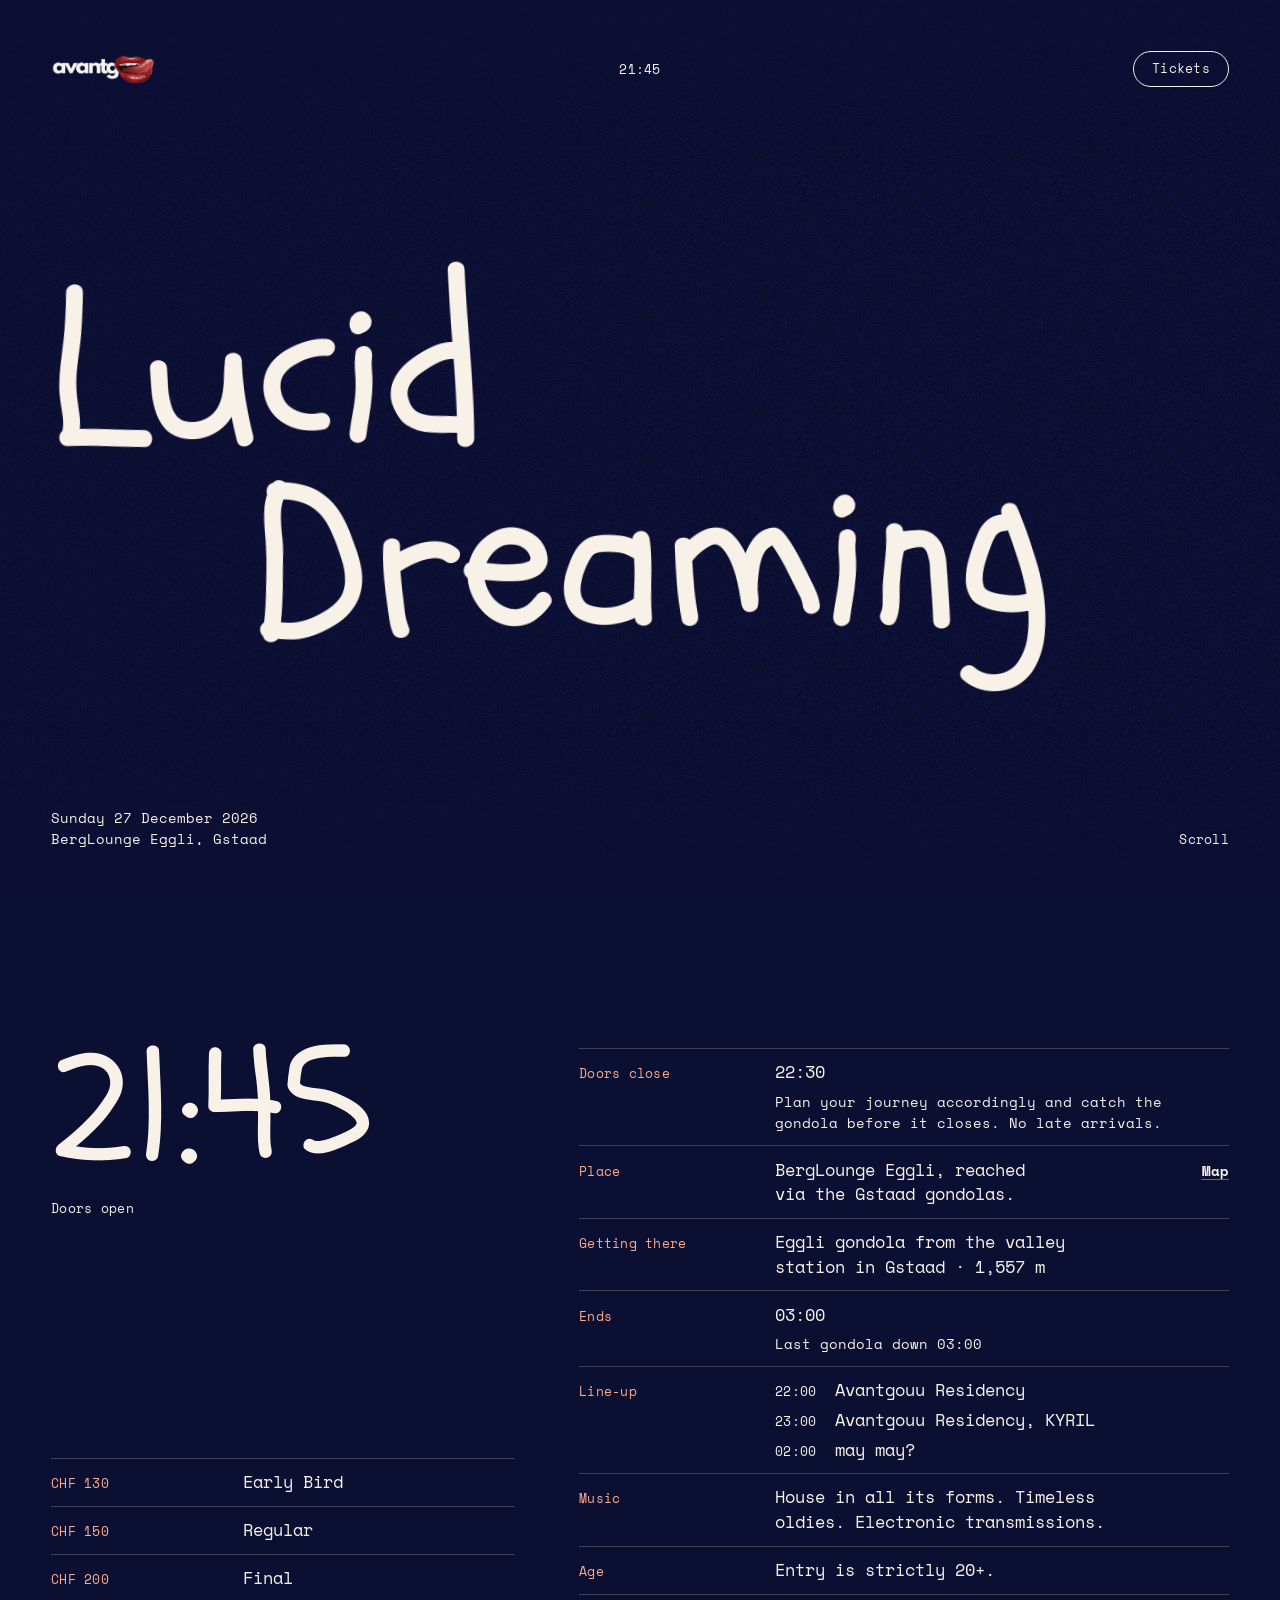
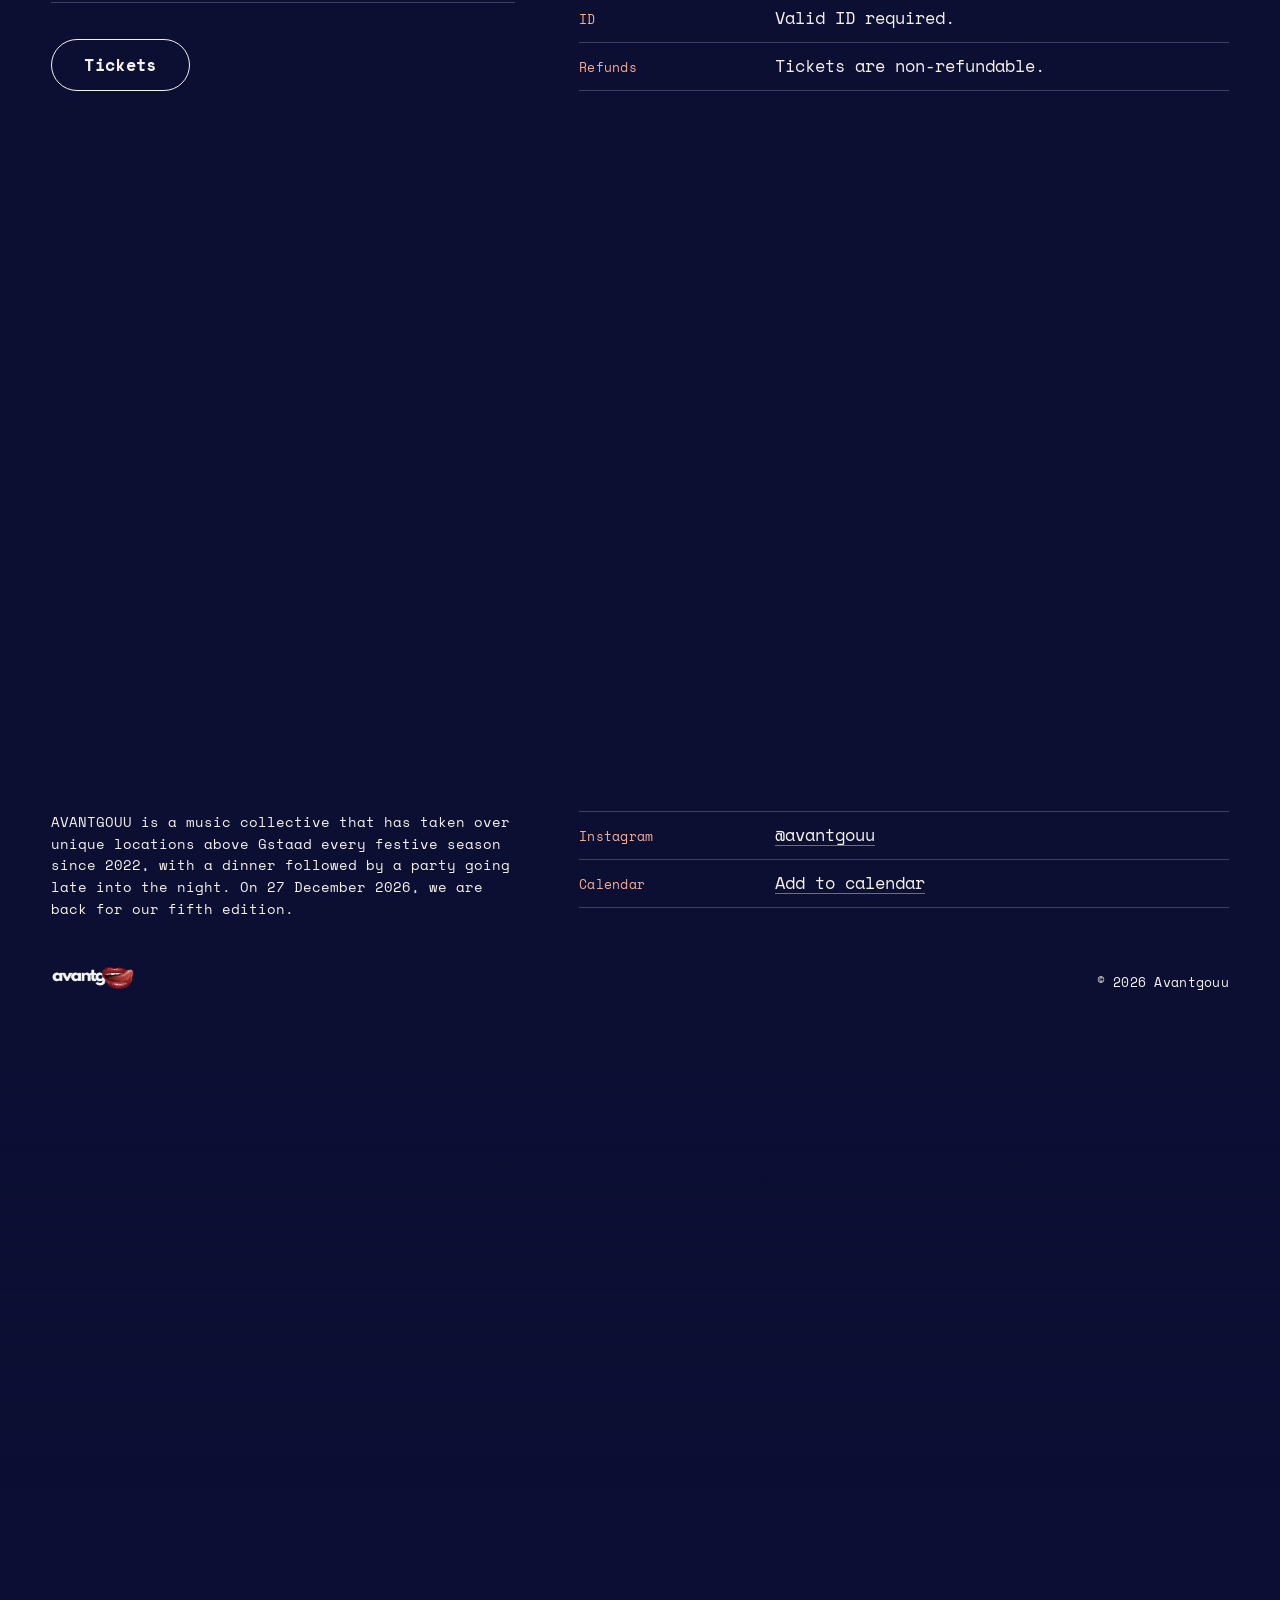
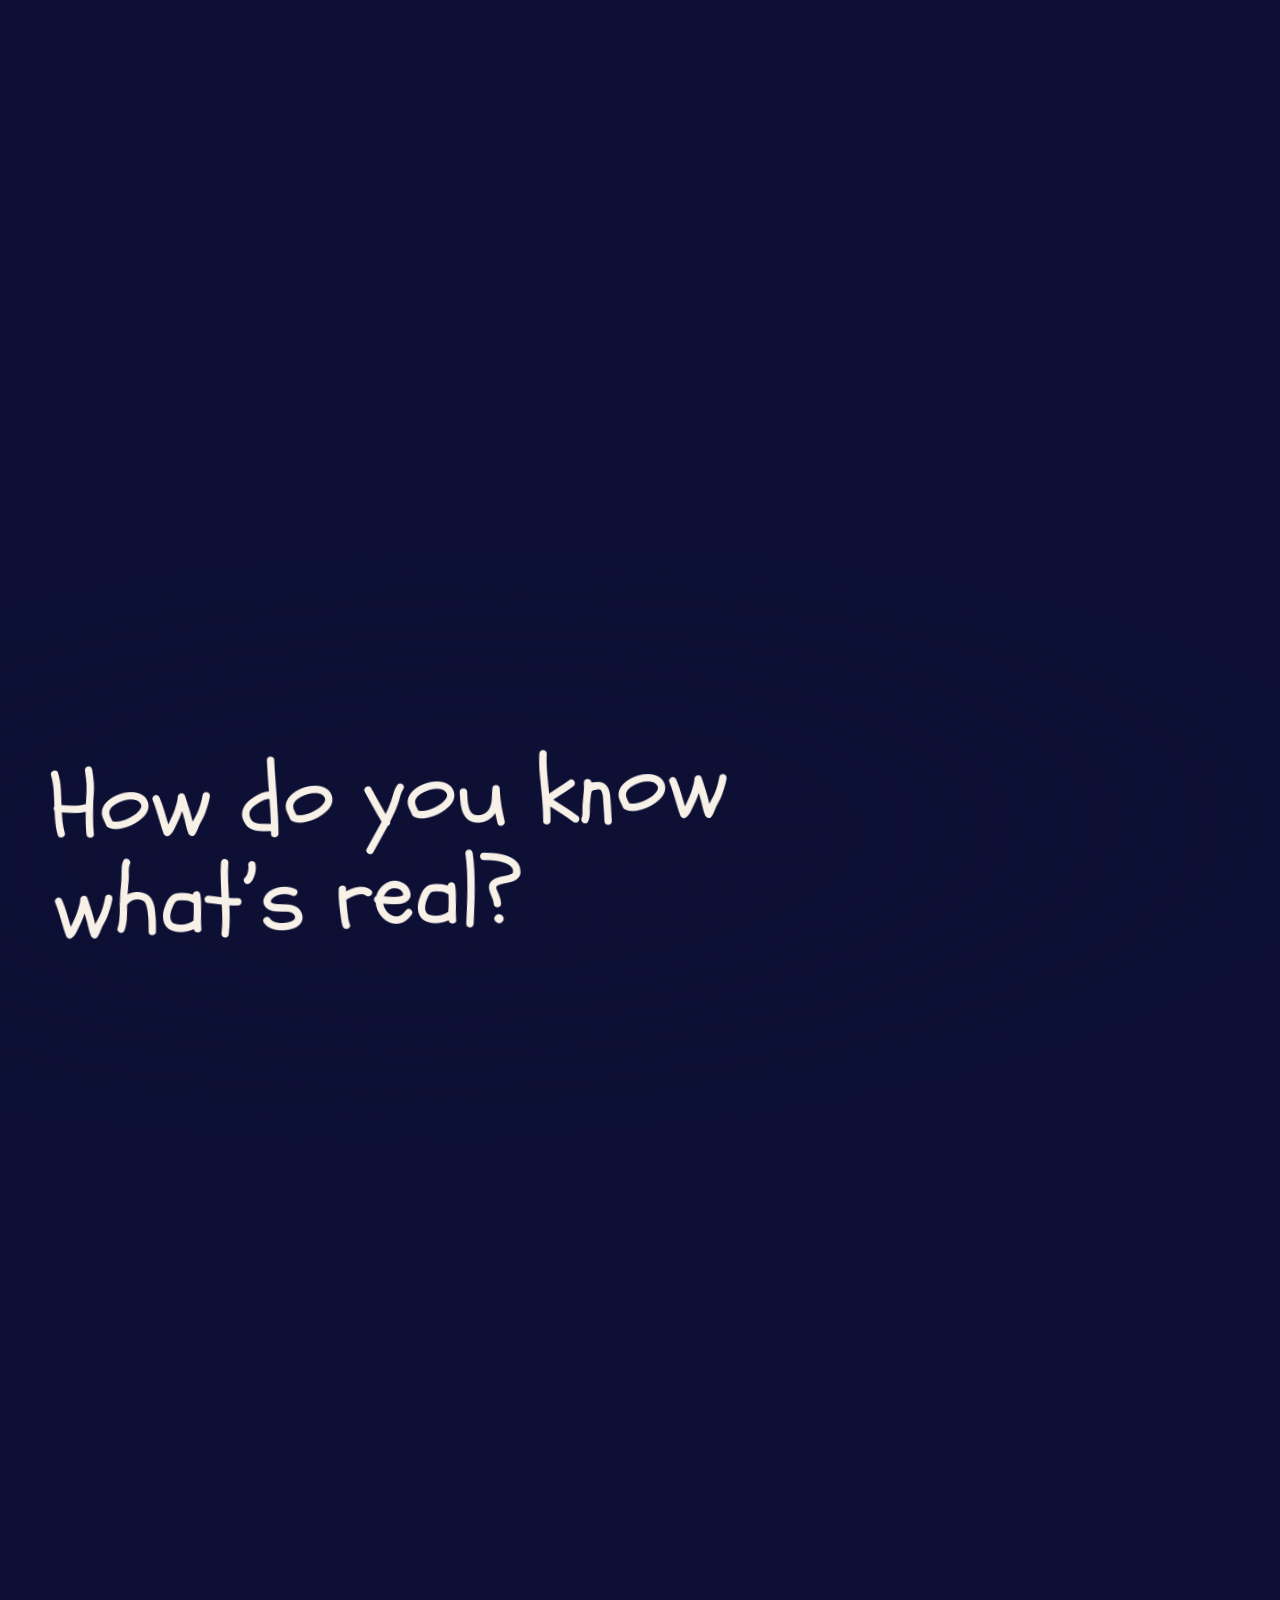
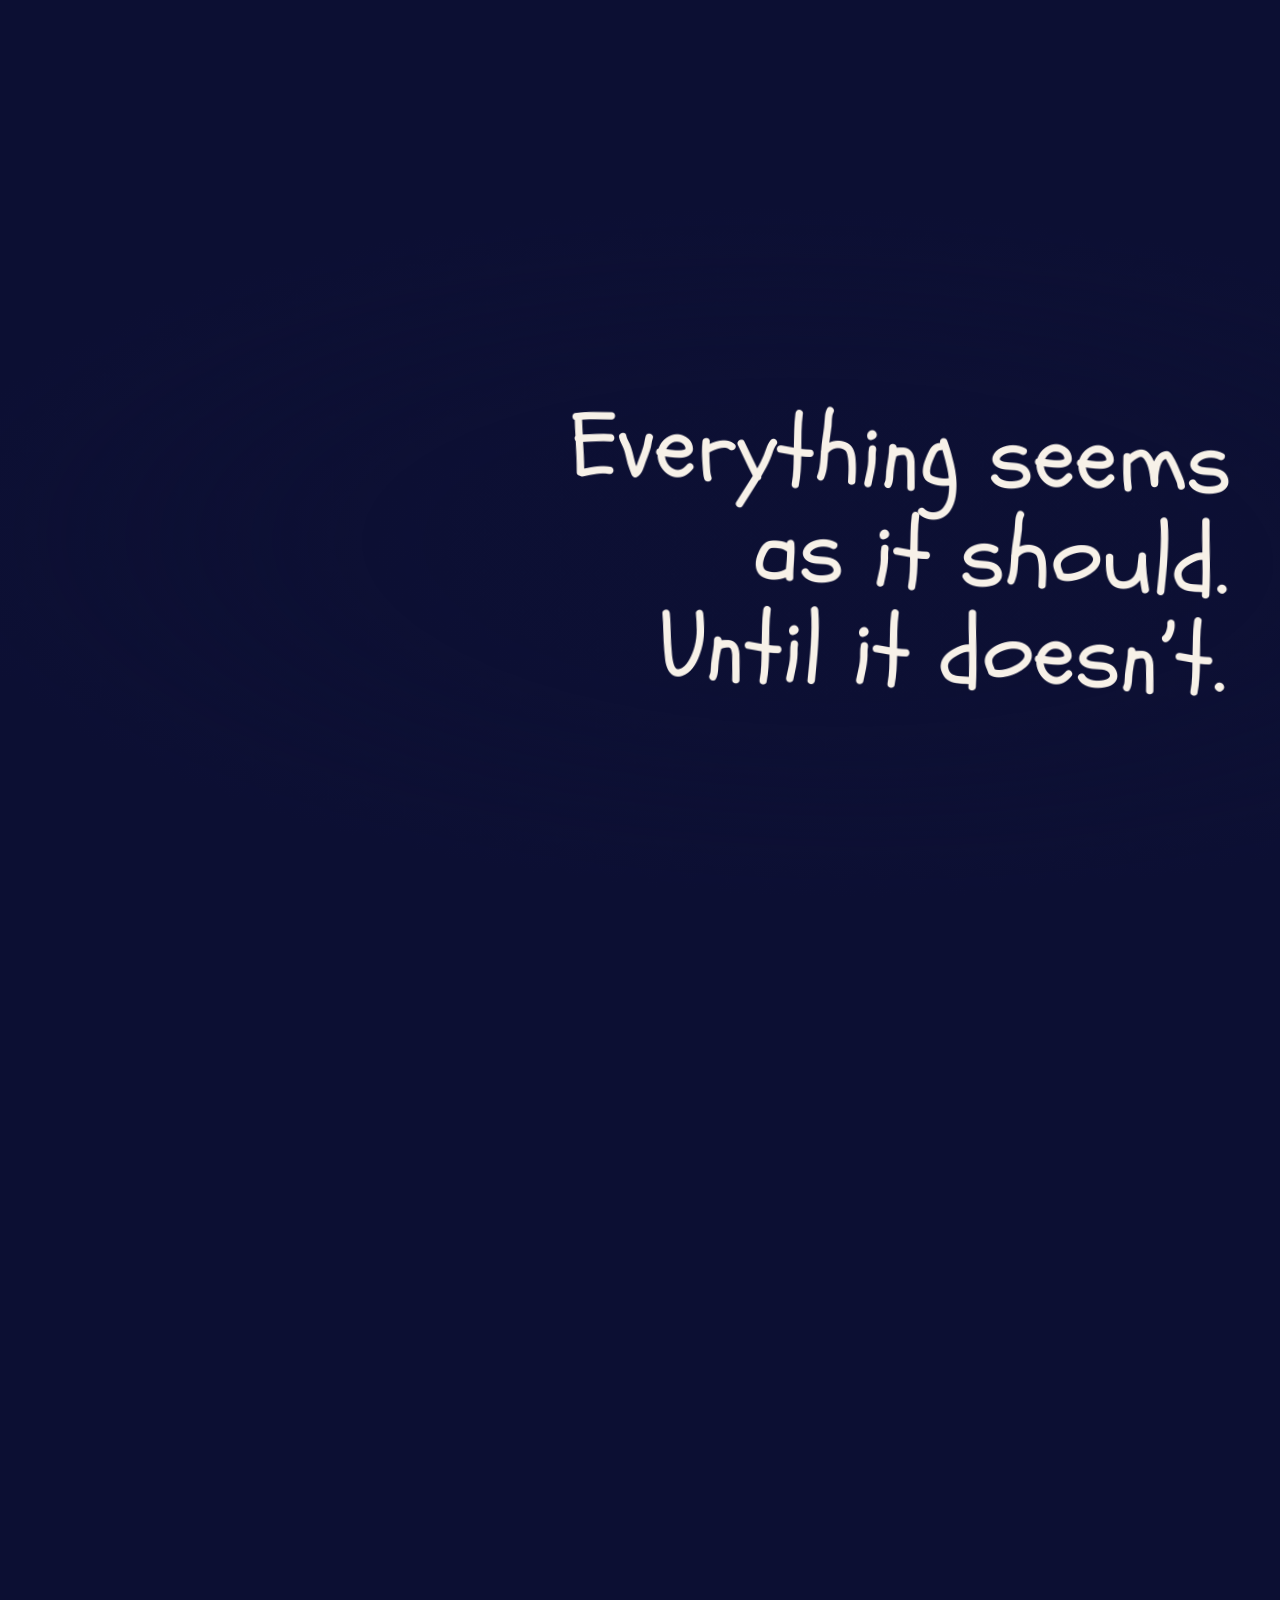
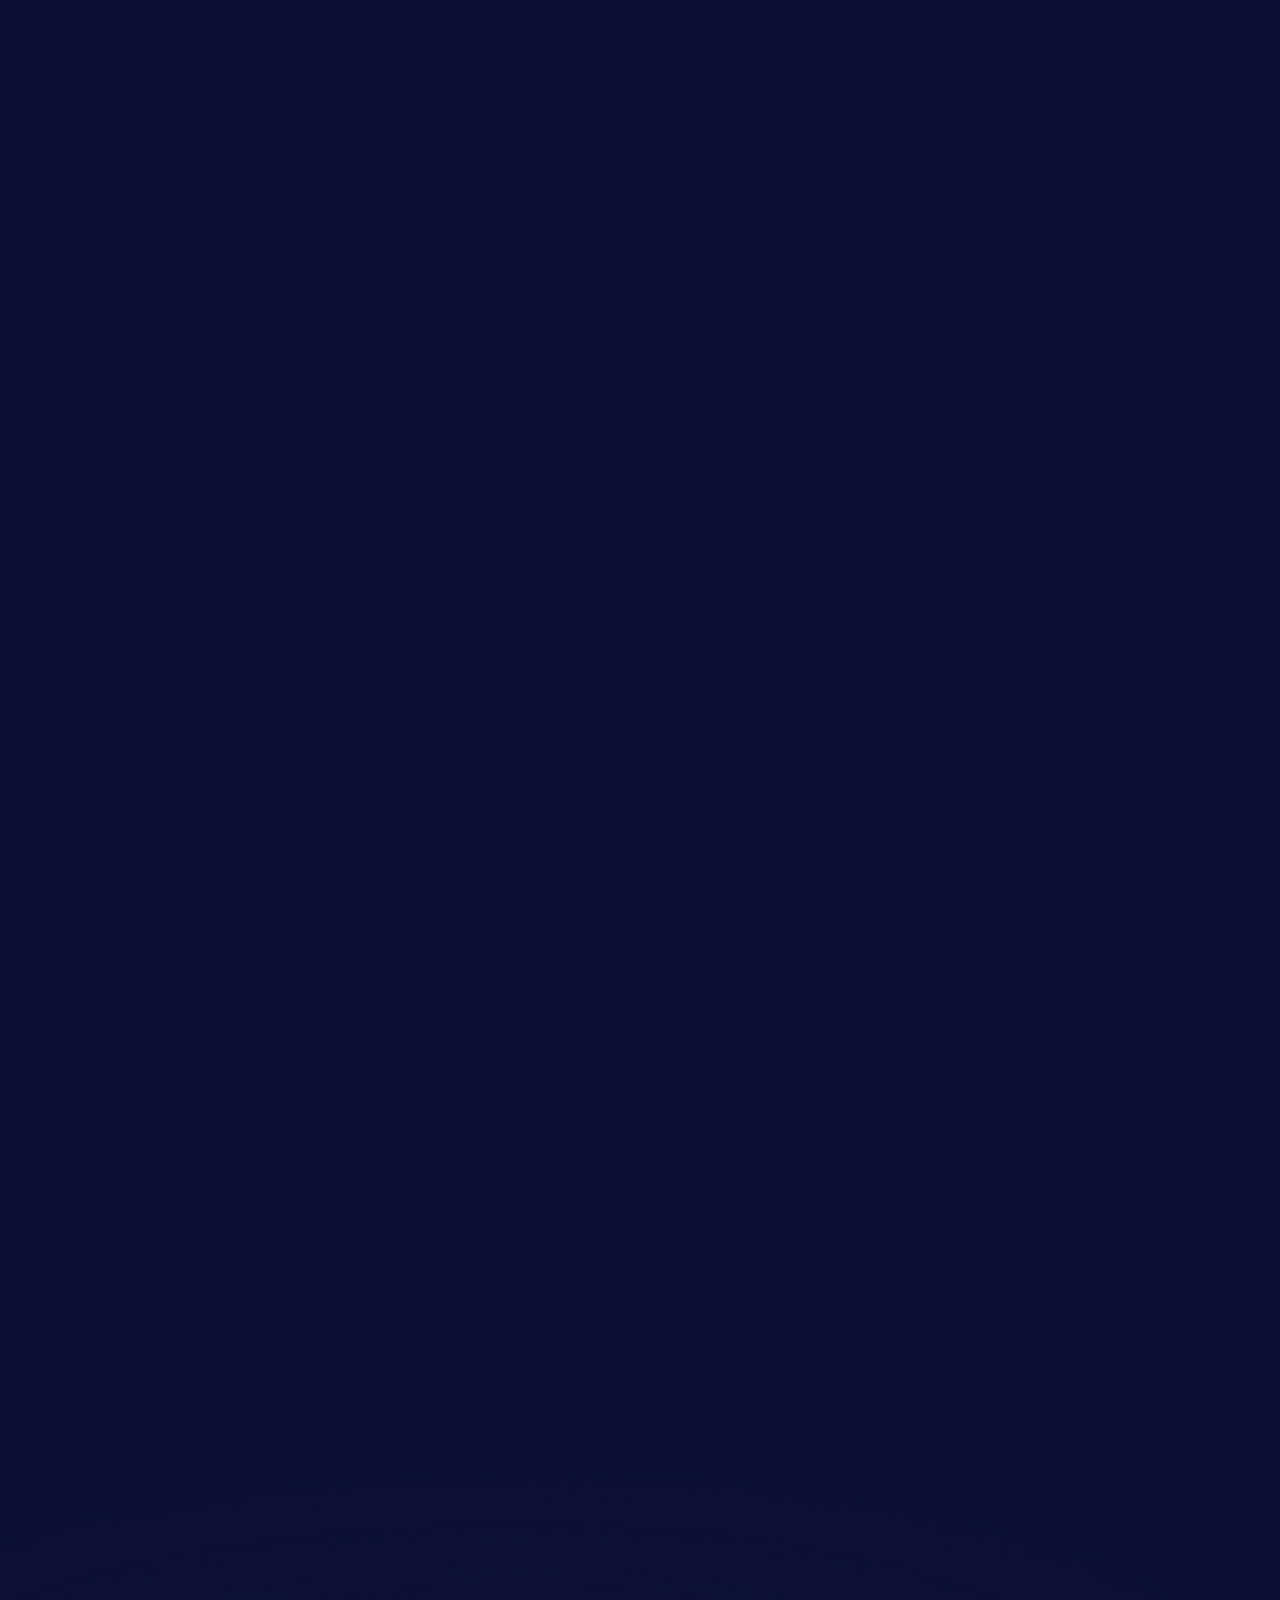
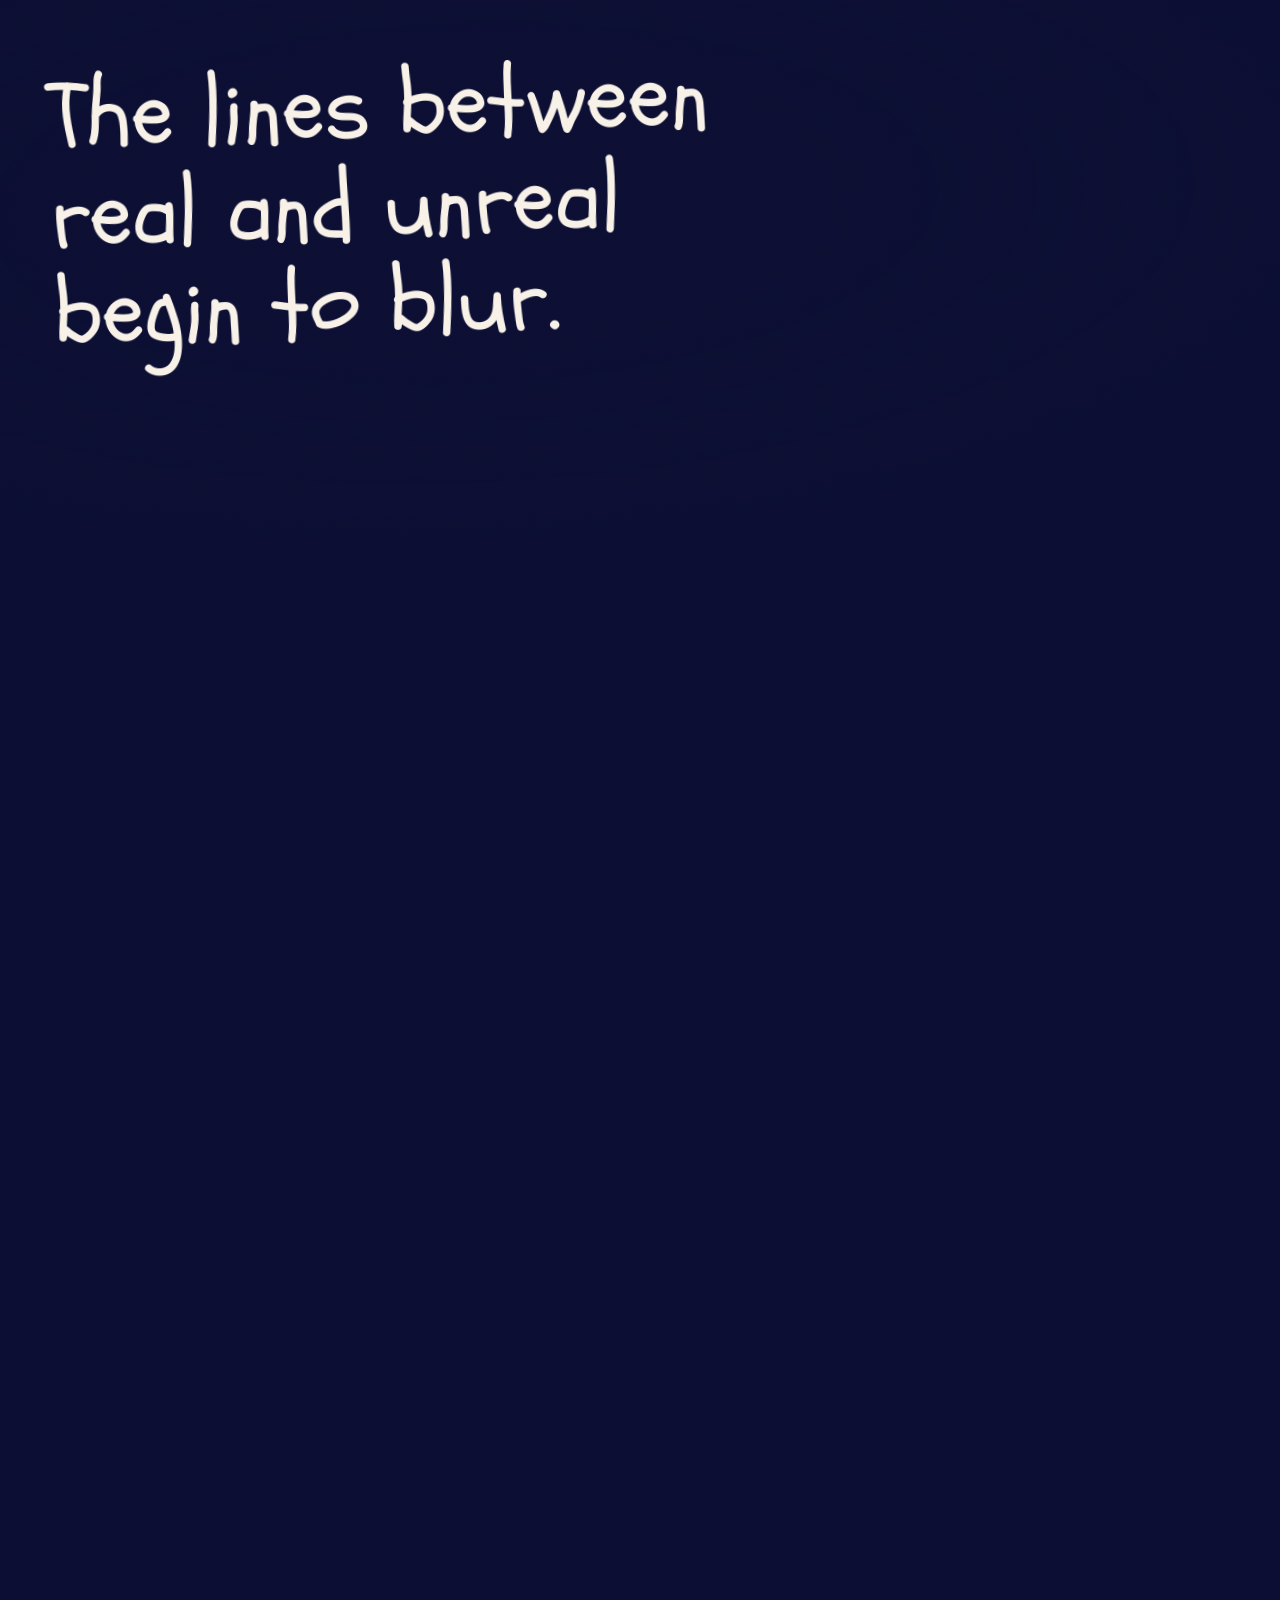
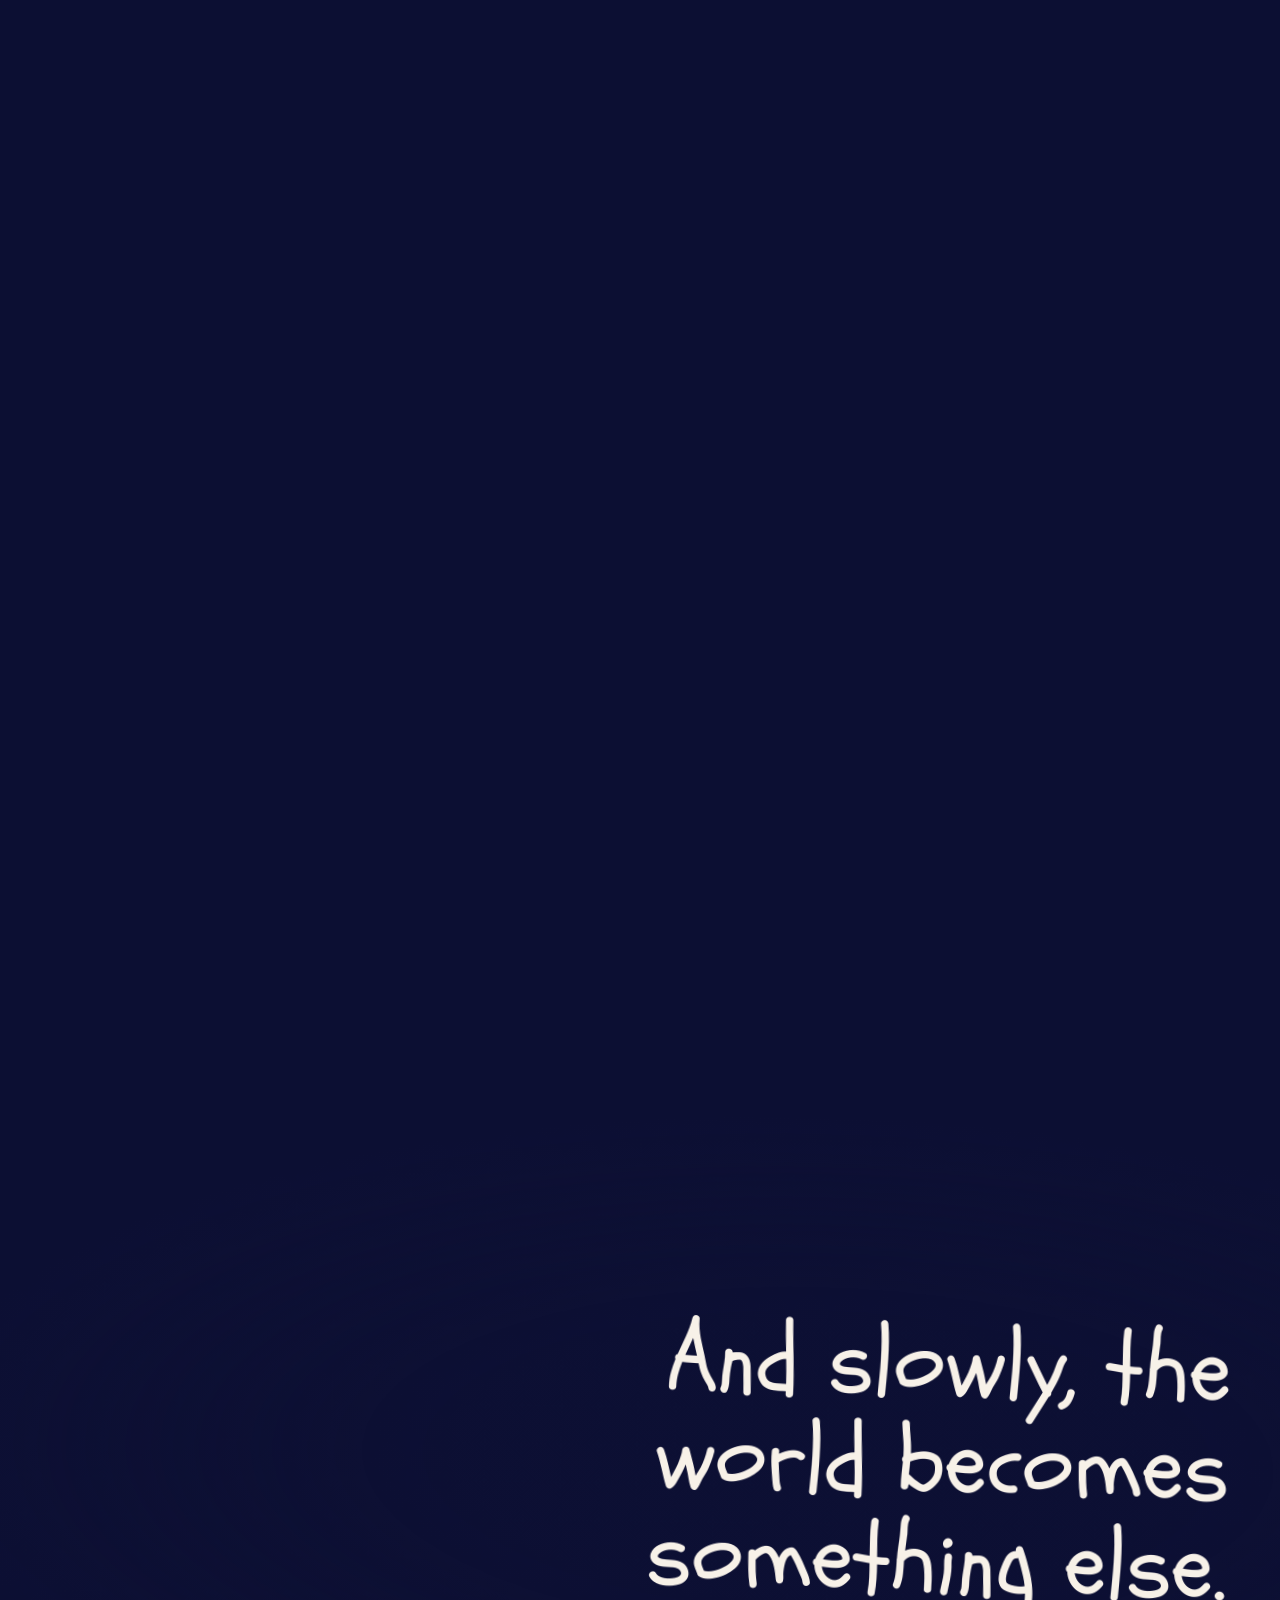
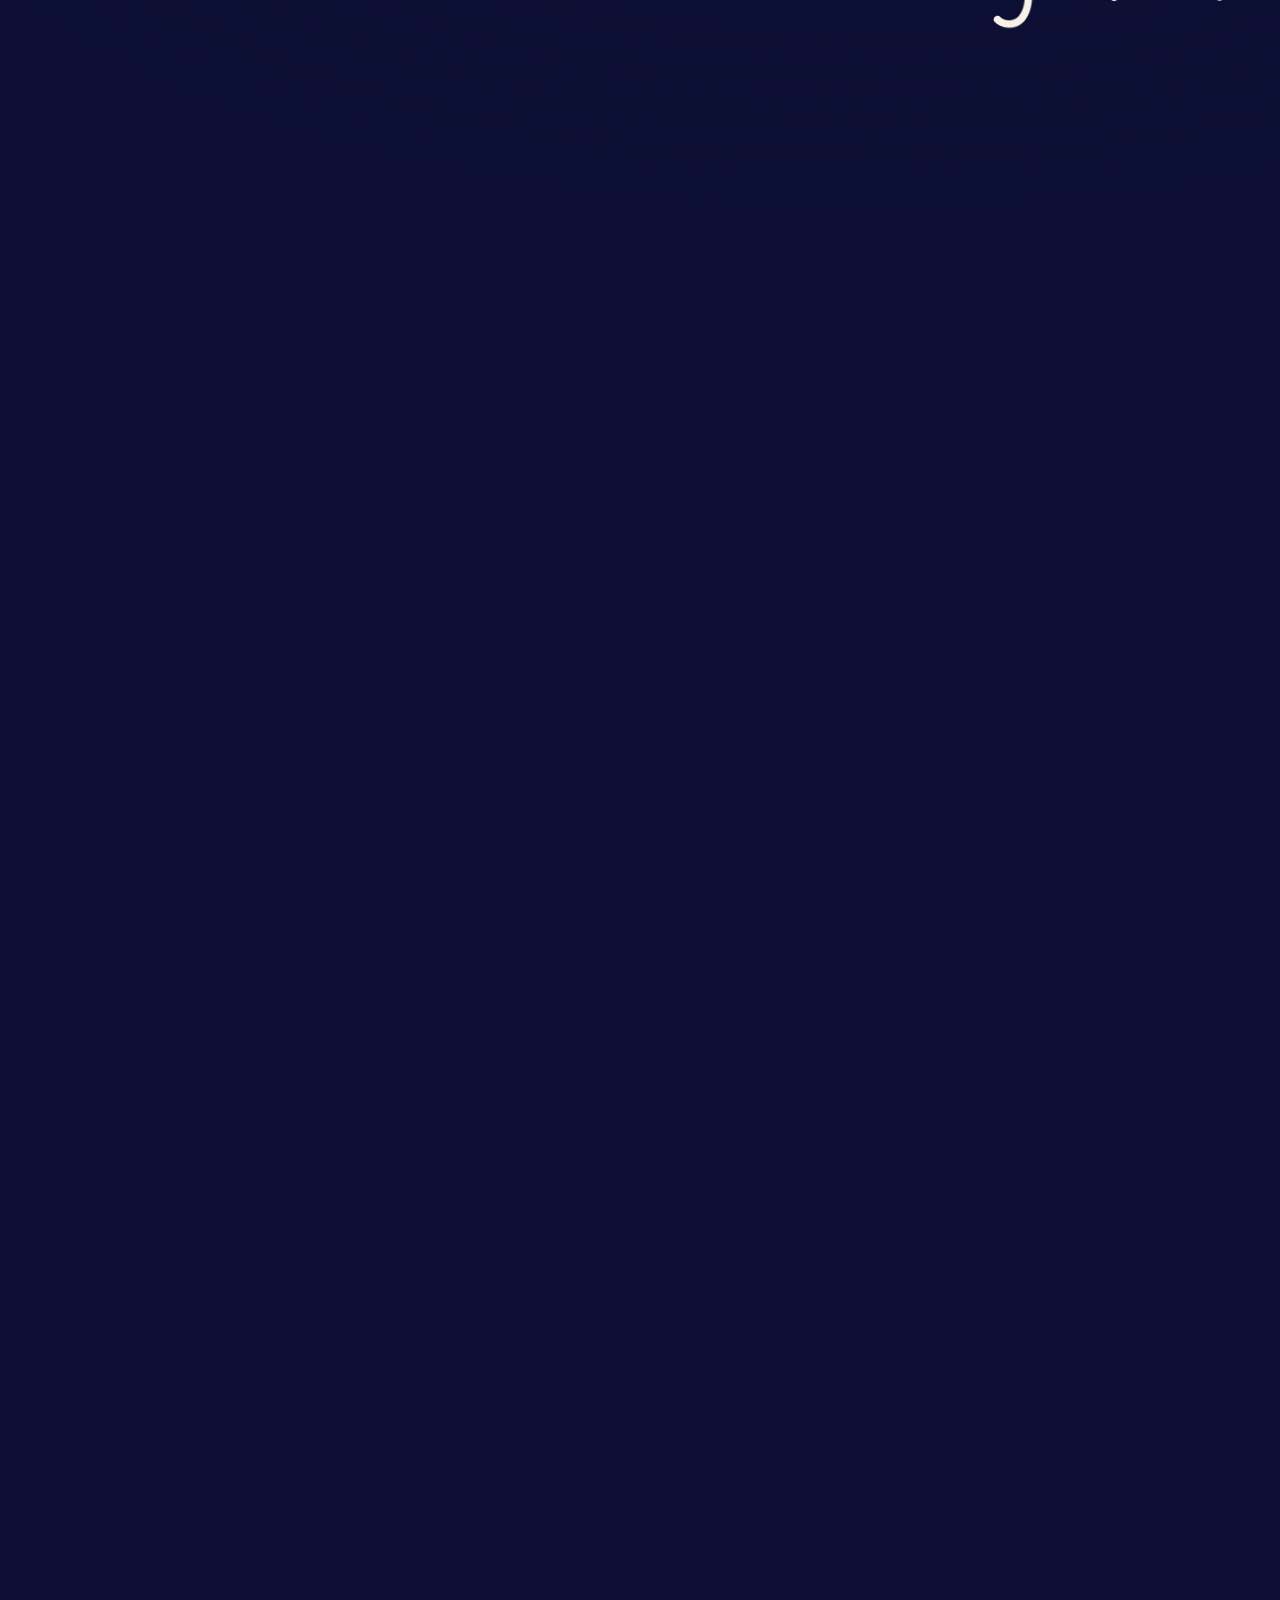
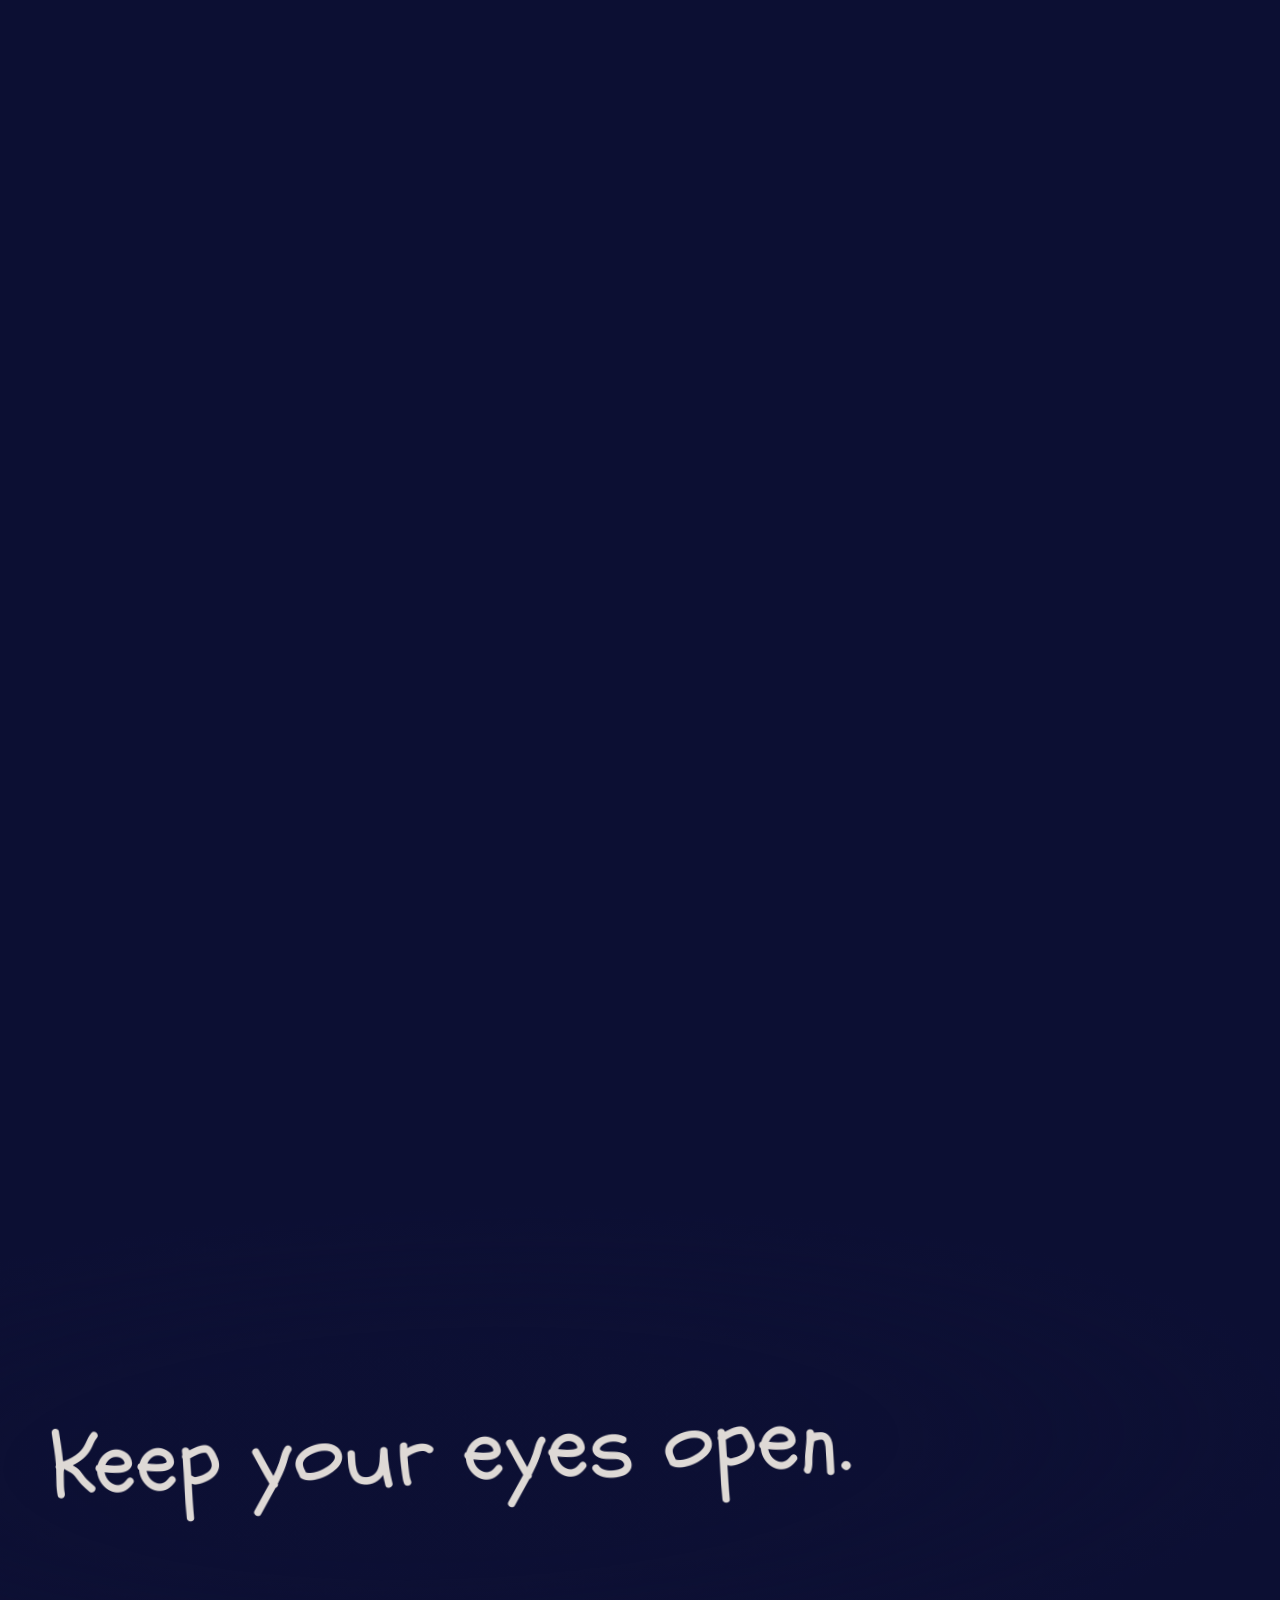
==== index.html @ 3f8e865d "The site as built on 16 November 2026 Avantgouu v5.0 · Lucid Dreaming, 27 December 2026, BergLounge " ====
<!DOCTYPE html><html lang="en-GB" data-state="dream"> <head><meta charset="utf-8"><meta name="viewport" content="width=device-width, initial-scale=1, viewport-fit=cover"><title>Avantgouu v5.0 · Lucid Dreaming · 27.12.2026 · Eggli, Gstaad</title><meta name="description" content="Avantgouu v5.0, Lucid Dreaming. Sunday 27 December 2026 at BergLounge Eggli, Gstaad. Doors 21:45 to 22:30, the night ends at 03:00. Entry is strictly 20+."><link rel="canonical" href="https://www.avantgouu.com/"><meta name="theme-color" content="#0c0f33"><link rel="icon" href="/favicon-32.png" type="image/png" sizes="32x32"><link rel="icon" href="/icon-192.png" type="image/png" sizes="192x192"><link rel="apple-touch-icon" href="/apple-touch-icon.png"><link rel="preload" href="/_astro/schoolbell-latin-400-normal.D_Z2-wWK.woff2" as="font" type="font/woff2" crossorigin><link rel="preload" href="/_astro/space-mono-latin-400-normal.Rg4St2Dn.woff2" as="font" type="font/woff2" crossorigin><style>@media (prefers-reduced-motion: no-preference){@view-transition{navigation:auto}}</style><script>document.activeViewTransition?.ready.catch(()=>{});for(const n of['pagereveal','pageswap'])addEventListener(n,e=>e.viewTransition?.ready.catch(()=>{}))</script><meta property="og:type" content="website"><meta property="og:site_name" content="Avantgouu"><meta property="og:locale" content="en_GB"><meta property="og:title" content="Avantgouu v5.0 · Lucid Dreaming · 27.12.2026 · Eggli, Gstaad"><meta property="og:description" content="Avantgouu v5.0, Lucid Dreaming. Sunday 27 December 2026 at BergLounge Eggli, Gstaad. Doors 21:45 to 22:30, the night ends at 03:00. Entry is strictly 20+."><meta property="og:url" content="https://www.avantgouu.com/"><meta property="og:image" content="https://www.avantgouu.com/og.jpg"><meta name="twitter:card" content="summary_large_image"><meta name="twitter:title" content="Avantgouu v5.0 · Lucid Dreaming · 27.12.2026 · Eggli, Gstaad"><meta name="twitter:description" content="Avantgouu v5.0, Lucid Dreaming. Sunday 27 December 2026 at BergLounge Eggli, Gstaad. Doors 21:45 to 22:30, the night ends at 03:00. Entry is strictly 20+."><meta name="twitter:image" content="https://www.avantgouu.com/og.jpg"> <script type="application/ld+json">{"@context":"https://schema.org","@type":"MusicEvent","name":"Avantgouu v5.0 · Lucid Dreaming","description":"Avantgouu v5.0, Lucid Dreaming. Sunday 27 December 2026 at BergLounge Eggli, Gstaad. Doors 21:45 to 22:30, the night ends at 03:00. Entry is strictly 20+.","url":"https://www.avantgouu.com/","image":"https://www.avantgouu.com/og.jpg","startDate":"2026-12-27T21:45:00+01:00","endDate":"2026-12-28T03:00:00+01:00","eventStatus":"https://schema.org/EventScheduled","eventAttendanceMode":"https://schema.org/OfflineEventAttendanceMode","typicalAgeRange":"20-","location":{"@type":"Place","name":"BergLounge Eggli","address":{"@type":"PostalAddress","addressLocality":"Gstaad","addressCountry":"Switzerland"}},"offers":{"@type":"AggregateOffer","url":"https://www.avantgouu.com/tickets/","priceCurrency":"CHF","lowPrice":130,"highPrice":200,"offerCount":3},"organizer":{"@type":"Organization","name":"Avantgouu","url":"https://www.avantgouu.com/","sameAs":"https://www.instagram.com/avantgouu/"},"performer":[{"@type":"MusicGroup","name":"Avantgouu Residency"},{"@type":"MusicGroup","name":"KYRIL","sameAs":"https://open.spotify.com/artist/7LmxFNPm0LFO0W7QdP49ts"},{"@type":"MusicGroup","name":"may may?","sameAs":"https://open.spotify.com/artist/6YISHzVK6QLz4S9CNsIioz"}]}</script><meta http-equiv="content-security-policy" content="default-src 'self';img-src 'self' data: blob:;font-src 'self';connect-src 'self';media-src 'self' blob:;worker-src 'self' blob:;object-src 'none';base-uri 'none';form-action 'self'; script-src 'self' 'sha256-BF0290pkb3jxQsE7z00xR8Imp8X34FLC88L0lkMnrGw=' 'sha256-QzWFZi+FLIx23tnm9SBU4aEgx4x8DsuASP07mfqol/c=' 'sha256-0chmwFk0zaA528yFfGV7J9ppIpdfTPPULncDF3WG7Zs=' 'sha256-eIXWvAmxkr251LJZkjniEK5LcPF3NkapbJepohwYRIc=' 'sha256-Q2BPg90ZMplYY+FSdApNErhpWafg2hcRRbndmvxuL/Q=' 'sha256-Fv7Bmp6tDLqqY1QEmctCOhQIO6TPLL7hr1hiEKX9dbA='; style-src 'self' 'sha256-Gf7GwWFMdNGCTu6tqOt5jY3AwXItYXg3NVhcuQZ77QY=' 'sha256-47DEQpj8HBSa+/TImW+5JCeuQeRkm5NMpJWZG3hSuFU=';"><link rel="stylesheet" href="/_astro/Base.cNgXl1G9.css"></head> <body> <a class="skip label" href="#tickets">Skip to tickets</a> <div class="film" data-film data-film-state="still" data-film-landscape="/_astro/film-landscape.DC5FIMSY.mp4" data-film-landscape-index="/_astro/film-landscape.Bj8eMJbC.json" data-film-portrait="/_astro/film-portrait.DGMu93d_.mp4" data-film-portrait-index="/_astro/film-portrait.CxMnBAKn.json" data-astro-cid-vlunooed> <picture class="film-poster" data-astro-cid-vlunooed> <source media="(orientation: portrait)" type="image/avif" srcset="/_astro/poster-portrait.D8HD56Cr.avif" data-astro-cid-vlunooed> <source media="(orientation: portrait)" srcset="/_astro/poster-portrait.BZt9o5GS.jpg" data-astro-cid-vlunooed> <source type="image/avif" srcset="/_astro/poster-landscape.BwU_8S_Q.avif" data-astro-cid-vlunooed> <img src="/_astro/poster-landscape.Cnp64E2-.jpg" alt="" width="1920" height="1080" decoding="async" fetchpriority="high" data-astro-cid-vlunooed> </picture> <canvas class="film-canvas" aria-hidden="true" data-astro-cid-vlunooed></canvas> <div class="film-grain" aria-hidden="true" data-astro-cid-vlunooed></div> <div class="film-shade" aria-hidden="true" data-astro-cid-vlunooed></div> </div><script type="module" src="/_astro/Film.astro_astro_type_script_index_0_lang.ctIJvL-_.js"></script>  <div class="burn-light" data-burn-light aria-hidden="true"></div> <div class="burn" data-burn aria-hidden="true"></div>  <header class="site-header"> <div class="header-veil" data-veil="dream" aria-hidden="true"></div> <a class="logo" href="/" aria-label="Avantgouu, home"> <img class="logo-snow" src="/brand/logo-snow.webp" alt="" width="487" height="153" decoding="async"> <img class="logo-ink" src="/brand/logo-ink.webp" alt="" width="487" height="153" decoding="async"> </a> <span class="clock label" data-clock-face aria-hidden="true"> 21:45 </span> <a class="pill label" href="/tickets/">Tickets</a> </header> <main id="main">   <section class="hero" data-clock="21:45">  <div class="pass hero-head"> <div class="pass-window"> <div class="pass-inner"> <h1 class="hero-title display"> <span class="hero-title-ink"> <span class="hero-title-line">Lucid</span> <span class="hero-title-line">Dreaming</span> </span> </h1> </div> </div> </div> <div class="pass"> <div class="pass-window"> <div class="pass-inner"> <div class="hero-foot"> <p>Sunday 27 December 2026<br>BergLounge Eggli, Gstaad</p> <p class="label">Scroll</p> </div> </div> </div> </div> </section> <div class="dusk"> <section class="night" data-night> <h2 class="sr-only">The night</h2> <div class="pass night-doors"> <div class="pass-window"> <div class="pass-inner"> <p class="time"> <span class="numeral">21:45</span> <span class="label">Doors open</span> </p> </div> </div> </div> <div class="pass night-facts"> <div class="pass-window"> <div class="pass-inner"> <dl class="ledger"> <div class="row"> <dt class="row-key label">Doors close</dt> <dd class="row-value statement">22:30 </dd> <dd class="row-note body">Plan your journey accordingly and catch the gondola before it closes. No late arrivals.</dd>  </div> <div class="row"> <dt class="row-key label">Place</dt> <dd class="row-value statement">BergLounge Eggli, reached via the Gstaad gondolas. </dd>  <dd class="row-action"><a class="link" href="https://www.google.com/maps/search/?api=1&amp;query=Eggli%20Talstation%20Gstaad" target="_blank" rel="noopener">Map</a></dd> </div> <div class="row"> <dt class="row-key label">Getting there</dt> <dd class="row-value statement">Eggli gondola from the valley station in Gstaad · 1,557 m</dd>   </div> <div class="row"> <dt class="row-key label">Ends</dt> <dd class="row-value statement">03:00 </dd> <dd class="row-note body">Last gondola down 03:00</dd>  </div> <div class="row"> <dt class="row-key label">Line-up</dt> <dd class="row-value statement"> <ul class="row-list" role="list"> <li> <span class="label">22:00</span> <span>Avantgouu Residency</span> </li><li> <span class="label">23:00</span> <span>Avantgouu Residency, KYRIL</span> </li><li> <span class="label">02:00</span> <span>may may?</span> </li> </ul> </dd>   </div> <div class="row"> <dt class="row-key label">Music</dt> <dd class="row-value statement">House in all its forms. Timeless oldies. Electronic transmissions.</dd>   </div> <div class="row"> <dt class="row-key label">Age</dt> <dd class="row-value statement">Entry is strictly 20+.</dd>   </div> <div class="row"> <dt class="row-key label">ID</dt> <dd class="row-value statement">Valid ID required.</dd>   </div> <div class="row"> <dt class="row-key label">Refunds</dt> <dd class="row-value statement">Tickets are non-refundable.</dd>   </div> </dl> </div> </div> </div>  <div class="pass night-tickets"> <div class="pass-window"> <div class="pass-inner"> <div class="home-tickets" id="tickets" tabindex="-1"> <ul class="ledger tickets" role="list" data-tickets> <li class="row ticket" data-status="unknown"> <span class="row-key label">CHF 130</span> <span class="row-value statement">Early Bird</span>  </li><li class="row ticket" data-status="unknown"> <span class="row-key label">CHF 150</span> <span class="row-value statement">Regular</span>  </li><li class="row ticket" data-status="unknown"> <span class="row-key label">CHF 200</span> <span class="row-value statement">Final</span>  </li> </ul> <a class="pill pill--call label" href="/tickets/">Tickets</a> </div> </div> </div> </div> </section>  <footer class="colophon" data-clock="03:00" data-clock-next-day="true"> <div class="pass"> <div class="pass-window"> <div class="pass-inner"> <div class="colophon-foot"> <dl class="ledger colophon-links"> <div class="row"> <dt class="row-key label">Instagram</dt> <dd class="row-value statement"> <a class="link" href="https://www.instagram.com/avantgouu/" target="_blank" rel="noopener">@avantgouu</a> </dd>   </div> <div class="row"> <dt class="row-key label">Calendar</dt> <dd class="row-value statement"> <a class="link" href="/avantgouu-v5.ics">Add to calendar</a> </dd>   </div> </dl> <p class="colophon-who body">AVANTGOUU is a music collective that has taken over unique locations above Gstaad every festive season since 2022, with a dinner followed by a party going late into the night. On 27 December 2026, we are back for our fifth edition.</p> <p class="colophon-end"> <img class="colophon-mark" src="/brand/logo-snow.webp" alt="" width="487" height="153" loading="lazy" decoding="async"> <span class="label">© 2026 Avantgouu</span> </p> </div> </div> </div> </div> </footer> </div> <div class="deep" data-deep> <p class="deep-line voice voice--wide line shade"> <span class="voice-ink">How do you know what’s real?</span> </p><p class="deep-line voice voice--wide line shade voice--right"> <span class="voice-ink">Everything seems as it should. Until it doesn’t.</span> </p><p class="deep-line voice voice--wide line shade"> <span class="voice-ink">The lines between real and unreal begin to blur.</span> </p><p class="deep-line voice voice--wide line shade voice--right"> <span class="voice-ink">And slowly, the world becomes something else.</span> </p><p class="deep-line voice voice--wide line shade"> <span class="voice-ink">Keep your eyes open.</span> </p><p class="deep-line voice voice--wide line shade voice--right"> <span class="voice-ink">Trust your instincts.</span> </p><p class="deep-line voice voice--wide line shade"> <span class="voice-ink">How do you know what’s real?</span> </p><p class="deep-line voice voice--wide line shade voice--right"> <span class="voice-ink">Until it doesn’t.</span> </p> </div> <section class="wake awake" data-wake data-clock="19:30"> <div class="wake-stage"> <h2 class="wake-line"> <span>Wake up, </span><span>dinner is ready. </span> </h2>  <form class="door" action="/dinner/" method="get" novalidate data-door data-vault="{&quot;v&quot;:1,&quot;iter&quot;:150000,&quot;salt&quot;:&quot;YXZhbnRnb3V1LXY1LjAtZA&quot;,&quot;iv&quot;:&quot;y6cddVwtPepMWxT_&quot;,&quot;ct&quot;:&quot;[base64]&quot;}" data-go="/dinner/"> <label class="door-label label" for="door-word">Password</label> <span class="door-field">  <input class="door-input statement" id="door-word" type="text" autocomplete="off" autocapitalize="none" autocorrect="off" spellcheck="false" enterkeyhint="go" maxlength="64"> <button class="door-open statement" type="submit">Open</button> </span>  <noscript><p class="door-says body">The door needs JavaScript.</p></noscript> <p class="door-says body" id="door-says" aria-live="polite" data-door-says></p> </form><script type="module" src="/_astro/Door.astro_astro_type_script_index_0_lang.BpZFeg3q.js"></script> </div> </section>  </main> </body> </html><script type="module" src="/_astro/index.astro_astro_type_script_index_0_lang.ACxEtcji.js"></script>
---- _astro/Base.cNgXl1G9.css ----
@layer reset{:where(*),:before,:after{box-sizing:border-box}:where(html,body,h1,h2,h3,p,dl,dt,dd,ul,ol,li,form){margin:0;padding:0}:where(ul,ol){list-style:none}:where(h1,h2,h3){font:inherit}:where(img,picture,canvas){max-inline-size:100%;display:block}:where(a){color:inherit}:where(button,input){font:inherit;color:inherit;letter-spacing:inherit}:where(button){appearance:none;cursor:pointer;background:0 0;border:0;border-radius:0;padding:0}:where([hidden]){display:none!important}}@layer tokens{:root{--night:#0c0f33;--haze:#f7f1e8;--flare:#f85c36;--peach:#faac8e;--electric:#2178bf;--sky:#a9cdf0;--snow:#f5f5f2;--awake-ink:#0c0f33;--awake-blue:#18518e;--font-display:"Schoolbell", "Bradley Hand", "Segoe Print", cursive;--font-text:"Space Mono", ui-monospace, "SF Mono", Menlo, Consolas, monospace;--svh:1vh;--size-display:clamp(3.5rem, min(17vw, 27 * var(--svh)), 17rem);--size-wake:clamp(2.5rem, min(12vw, 18 * var(--svh)), 9rem);--size-numeral:clamp(4.5rem, min(15vw, 28 * var(--svh)), 10rem);--size-line:clamp(2.25rem, min(7.4vw, 15 * var(--svh)), 6.5rem);--size-value:clamp(.9375rem, .9rem + .2vw, 1.0625rem);--size-body:.875rem;--size-label:.8125rem;--margin:clamp(20px, 4vw, 56px);--gutter-left:max(var(--margin), env(safe-area-inset-left,0px));--gutter-right:max(var(--margin), env(safe-area-inset-right,0px));--logo-height:clamp(1.75rem, 1.4rem + .85vw, 2.125rem);--header-air:clamp(2rem, 5vw, 4rem);--header-clear:calc(max(var(--margin), env(safe-area-inset-top,0px)) + var(--logo-height) + var(--header-air));--horizon:calc(max(var(--margin), env(safe-area-inset-top,0px)) + var(--logo-height) + .375rem);--horizon-soft:calc(var(--header-air) - .375rem);--ledger-width:58rem;--ledger-key:11rem;--tilt:-2deg;--ease-settle:cubic-bezier(.2, .7, .2, 1)}@supports (block-size:1svh){:root{--svh:1svh}}:root,[data-state=dream]{--page:var(--night);--fg:var(--haze);--rule:#f7f1e838;--accent:var(--peach);--shade:12 15 51;--shade-strength:1;--focus-ring:var(--sky);--focus-gap:rgb(var(--shade) / .8);--select-bg:var(--flare);--select-fg:var(--night)}[data-state=awake],.awake{--page:var(--snow);--fg:var(--awake-ink);--rule:#0c0f3333;--accent:var(--awake-blue);--shade-strength:0;--focus-ring:var(--awake-ink);--focus-gap:var(--snow);--select-bg:var(--awake-blue);--select-fg:var(--snow)}@media (prefers-contrast:more){:root,[data-state=dream]{--rule:#f7f1e899}[data-state=awake],.awake{--rule:#0c0f3399}}}@layer base{html{background:var(--page);color:var(--fg);color-scheme:dark;font-family:var(--font-text);font-synthesis:none;font-kerning:normal;-webkit-font-smoothing:antialiased;-moz-osx-font-smoothing:grayscale;-webkit-text-size-adjust:100%;text-size-adjust:100%;-webkit-tap-highlight-color:transparent;scroll-padding-block-start:var(--header-clear);line-height:1.5}html[data-state=awake]{color-scheme:light}.awake{background:var(--page);color:var(--fg)}body{min-block-size:100svh;font-family:var(--font-text);font-size:var(--size-body);overflow-wrap:break-word;line-height:1.5}main{z-index:2;position:relative;overflow:clip}::selection{background:var(--select-bg);color:var(--select-fg)}:focus-visible{outline:2px solid var(--focus-ring);outline-offset:5px;box-shadow:0 0 0 5px var(--focus-gap)}:where([tabindex="-1"]):focus-visible{box-shadow:none;outline:none}.skip{z-index:20;background:var(--fg);color:var(--page);padding:.875rem 1.125rem;text-decoration:none;position:fixed;inset-block-start:0;inset-inline-start:var(--gutter-left);translate:0 calc(-100% - 1rem)}.skip:focus-visible{translate:0 max(.75rem, env(safe-area-inset-top,0px));outline-offset:3px}.sr-only:where(:not(:focus-within,:active)){clip-path:inset(50%)!important;white-space:nowrap!important;border:0!important;block-size:1px!important;inline-size:1px!important;margin:-1px!important;padding:0!important;position:absolute!important;overflow:hidden!important}@media (prefers-reduced-motion:no-preference){::view-transition-old(root),::view-transition-new(root){animation-duration:.52s;animation-timing-function:cubic-bezier(.4,0,.2,1)}.skip{transition:translate .16s var(--ease-settle)}}}@layer parts{.display,.wake-line,.numeral,.line{font-family:var(--font-display);letter-spacing:0;text-rendering:optimizelegibility;rotate:var(--tilt);transform-origin:0;font-weight:400}.display{font-size:var(--size-display);line-height:.92}.wake-line{font-size:var(--size-wake);line-height:.92}.wake-line>span{display:block}.numeral{font-size:var(--size-numeral);line-height:.85}.line{font-size:var(--size-line);line-height:1.04}.statement{font-family:var(--font-text);font-size:var(--size-value);font-weight:400;line-height:1.45}.body{max-inline-size:62ch;font-family:var(--font-text);font-size:var(--size-body);text-wrap:pretty;line-height:1.55}.label{font-family:var(--font-text);font-size:var(--size-label);letter-spacing:.02em;font-weight:400;line-height:1.35}.link{text-underline-offset:.24em;text-decoration-line:underline;text-decoration-thickness:1px;text-decoration-color:color-mix(in srgb, currentColor 42%, transparent);transition:text-decoration-color .18s ease-out,color .18s ease-out}@media (hover:hover){.link:hover{color:var(--accent);text-decoration-color:currentColor}}.pill{white-space:nowrap;border:1px solid;border-radius:999px;justify-content:center;align-items:center;min-block-size:2.25rem;padding-inline:1.125rem;text-decoration:none;transition:background-color .2s ease-out,color .2s ease-out,border-color .2s ease-out;display:inline-flex}@media (hover:hover){.pill:hover{border-color:var(--fg);background:var(--fg);color:var(--page)}}.pill:active{scale:.98}.pill--call{min-block-size:3.25rem;font-size:var(--size-value);padding-inline:2rem;font-weight:700}@media (pointer:coarse){.pill{min-block-size:2.75rem}.pill--call{min-block-size:3.5rem}.link{min-block-size:2.75rem;margin-block:-.7rem;padding-block:.7rem;display:inline-block}}@media (width<=34rem){.pill--call{inline-size:100%;padding-inline:1rem}}.ledger{inline-size:100%;max-inline-size:var(--ledger-width);display:grid;container:ledger/inline-size}.row{grid-template-columns:var(--ledger-key) minmax(0, 1fr) auto;border-block-start:1px solid var(--rule);align-items:baseline;column-gap:1.25rem;padding-block:.7rem;display:grid}.row:last-child{border-block-end:1px solid var(--rule)}.row-key{color:var(--accent);grid-column:1}.row-value{text-wrap:balance;grid-column:2}.row-note{grid-column:2;margin-block-start:.375rem}.row-action{text-align:end;white-space:nowrap;grid-area:1/3;justify-self:end;font-weight:700}@container ledger (inline-size<34rem){.row{column-gap:1rem}.row-action{text-align:start;grid-area:auto/2;justify-self:start;margin-block-start:.5rem}.row-action:empty{display:none}}@container ledger (inline-size<26rem){.row{grid-template-columns:minmax(0,1fr)}.row-value,.row-note,.row-action{grid-column:1}.row-value{margin-block-start:.2rem}}.row-list{row-gap:.3em;display:grid}.row-list>li{grid-template-columns:3.75rem minmax(0,1fr);align-items:baseline;display:grid}.ticket .row-action{flex-wrap:wrap;justify-content:flex-end;align-items:baseline;gap:.25rem 1.25rem;display:flex}@container ledger (inline-size<34rem){.ticket .row-action{justify-content:flex-start}.ticket:is([data-status=unknown],:not([data-status])) .row-action{display:none}}.shade{isolation:isolate;position:relative}.shade:before{content:"";z-index:-1;background:radial-gradient(closest-side, rgb(var(--shade) / calc(.6 * var(--shade-strength))) 0%, rgb(var(--shade) / calc(.5 * var(--shade-strength))) 38%, rgb(var(--shade) / calc(.45 * var(--shade-strength))) 50%, rgb(var(--shade) / calc(.36 * var(--shade-strength))) 60%, rgb(var(--shade) / calc(.21 * var(--shade-strength))) 72%, rgb(var(--shade) / calc(.07 * var(--shade-strength))) 85%, rgb(var(--shade) / calc(.02 * var(--shade-strength))) 93%, rgb(var(--shade) / 0) 100%);pointer-events:none;position:absolute;inset:min(-55%,-4.5rem) -24%}.shade--band:before{--reach:var(--pass-reach,5rem);inset-block:calc(-1 * var(--reach));inset-inline:calc(-1 * var(--gutter-left)) -34%;background:linear-gradient(90deg, rgb(var(--shade) / calc(.6 * var(--shade-strength))) 0%, rgb(var(--shade) / calc(.74 * var(--shade-strength))) 34%, rgb(var(--shade) / calc(.74 * var(--shade-strength))) 76%, rgb(var(--shade) / calc(.62 * var(--shade-strength))) 82%, rgb(var(--shade) / calc(.37 * var(--shade-strength))) 88%, rgb(var(--shade) / calc(.12 * var(--shade-strength))) 94%, rgb(var(--shade) / 0) 100%);--band-edges:linear-gradient(to bottom, transparent 0, #0000000a calc(.125 * var(--reach)), #00000029 calc(.25 * var(--reach)), #00000052 calc(.375 * var(--reach)), #00000080 calc(.5 * var(--reach)), #000000ad calc(.625 * var(--reach)), #000000d6 calc(.75 * var(--reach)), #000000f5 calc(.875 * var(--reach)), #000 var(--reach), #000 calc(100% - var(--reach)), #000000f5 calc(100% - .875 * var(--reach)), #000000d6 calc(100% - .75 * var(--reach)), #000000ad calc(100% - .625 * var(--reach)), #00000080 calc(100% - .5 * var(--reach)), #00000052 calc(100% - .375 * var(--reach)), #00000029 calc(100% - .25 * var(--reach)), #0000000a calc(100% - .125 * var(--reach)), transparent 100%);-webkit-mask-image:var(--band-edges);mask-image:var(--band-edges)}.pass:has(.shade--band){--pass-reach:8rem}.pass{--pass-reach:5rem;margin-block:calc(-1 * var(--pass-reach));margin-inline:calc(-1 * var(--gutter-left)) calc(-1 * var(--gutter-right));pointer-events:none}.pass-inner{padding-block:var(--pass-reach);padding-inline:var(--gutter-left) var(--gutter-right)}.pass-inner>*{pointer-events:auto}@supports (animation-timeline:view()) and (animation-range:entry){.pass{view-timeline:--pass block;view-timeline-inset:var(--horizon) 0px}.pass-window{--window-edge:linear-gradient(to bottom, transparent 0, #00000029 calc(.25 * var(--horizon-soft)), #00000080 calc(.5 * var(--horizon-soft)), #000000d6 calc(.75 * var(--horizon-soft)), #000 var(--horizon-soft));-webkit-mask-image:var(--window-edge);mask-image:var(--window-edge);animation-name:window-holds;animation-duration:auto;animation-timing-function:linear;animation-fill-mode:both;animation-timeline:--pass;animation-range:exit-crossing}.pass-inner{animation-name:content-passes;animation-duration:auto;animation-timing-function:linear;animation-fill-mode:both;animation-timeline:--pass;animation-range:exit-crossing}@keyframes window-holds{to{translate:0 100%}}@keyframes content-passes{to{translate:0 -100%}}}.voice{text-wrap:balance;max-inline-size:7.6em}.voice--wide{max-inline-size:8.7em}.voice--right{text-align:end;margin-inline-start:auto}.voice-ink{opacity:var(--peak,1);display:block}@supports (animation-timeline:view()) and (animation-range:entry){.voice{animation-name:voice-air;animation-duration:auto;animation-timing-function:linear;animation-fill-mode:both;animation-timeline:view(block var(--horizon) 0px);animation-range:entry exit 0%}@keyframes voice-air{0%{opacity:0}30%,88%{opacity:1}to{opacity:0}}@media (prefers-reduced-motion:no-preference){.voice-ink{animation-name:voice-focus;animation-duration:auto;animation-timing-function:linear;animation-fill-mode:both;animation-timeline:view(block var(--horizon) 0px);animation-range:entry exit 0%}@keyframes voice-focus{0%{filter:blur(1.25rem)}12%{filter:blur(.5rem)}30%,88%{filter:blur(var(--soft,0px))}94%{filter:blur(.5rem)}to{filter:blur(1.25rem)}}}}.site-header{z-index:10;padding-block-start:max(var(--margin), env(safe-area-inset-top,0px));padding-inline:var(--gutter-left) var(--gutter-right);color:var(--fg);pointer-events:none;grid-template-rows:minmax(2.25rem,auto);grid-template-columns:1fr auto 1fr;align-items:center;transition:color .6s ease-out;display:grid;position:fixed;inset:0 0 auto}.site-header>a{opacity:var(--presence,1)}.site-header>a:focus-visible{opacity:1}.site-header>a:after{content:"";position:absolute;inset-block:min(0px,50% - 1.375rem);inset-inline:0}.header-veil{z-index:-1;block-size:calc(var(--header-clear) + 1rem);pointer-events:none;position:absolute;inset:0 0 auto}.header-veil[data-veil=dream]{background:linear-gradient(to bottom, rgb(var(--shade) / .62) 0%, rgb(var(--shade) / .5) 34%, rgb(var(--shade) / .18) 72%, rgb(var(--shade) / 0) 100%)}@supports not ((animation-timeline:view()) and (animation-range:entry)){.header-veil[data-veil=dream]{block-size:calc(var(--header-clear) + 3rem);background:linear-gradient(to bottom, rgb(var(--shade) / .82) 0%, rgb(var(--shade) / .7) 40%, rgb(var(--shade) / .24) 76%, rgb(var(--shade) / 0) 100%)}.header-veil[data-veil=awake]{background:var(--snow);-webkit-mask-image:linear-gradient(#000 0% 56%,#0000 100%);mask-image:linear-gradient(#000 0% 56%,#0000 100%)}}.logo{block-size:var(--logo-height);aspect-ratio:487/153;pointer-events:auto;justify-self:start;display:block;position:relative}.logo img{block-size:100%;inline-size:100%;transition:opacity .6s ease-out;position:absolute;inset:0}[data-state=dream] .logo-ink,[data-state=awake] .logo-snow{opacity:0}.clock{grid-column:2;line-height:1}.site-header .pill{pointer-events:auto;grid-column:3;justify-self:end;min-block-size:2.25rem;position:relative}.door{grid-template-columns:auto minmax(0,max-content);justify-content:start;align-items:baseline;gap:.875rem 1.125rem;display:grid}.door-label,.door-says{color:var(--accent)}.door-field{align-items:end;gap:1rem;display:flex}.door-input,.door-open{border:0;min-block-size:2.75rem;font-size:max(1rem, var(--size-value));border-block-end:1px solid;border-radius:0;padding-block:.75rem .5rem}.door-input{inline-size:min(15ch,62vw);caret-color:var(--accent);background:0 0;padding-inline:0;transition:opacity .3s ease-out,border-color .3s ease-out}.door-input:focus-visible{outline:none;box-shadow:0 2px}@media (forced-colors:active){.door-input:focus-visible{outline-offset:2px;outline:2px solid highlight}}.door-open{padding-inline:.25rem;font-weight:700;transition:color .18s ease-out}@media (hover:hover){.door-open:hover{color:var(--accent)}}.door-says{grid-column:2;min-block-size:1.55em}.door>noscript{grid-column:2}.door[aria-busy=true] .door-open{opacity:.5;pointer-events:none}.door[data-answer=no] .door-input{border-block-end-color:color-mix(in srgb, currentColor 34%, transparent)}@media (prefers-reduced-motion:no-preference){.door[data-answer=fading] .door-input{animation:.42s ease-in both word-fades}@keyframes word-fades{to{filter:blur(.5rem);opacity:0}}}@media (width<=34rem){.door{grid-template-columns:minmax(0,1fr);row-gap:.375rem}.door>noscript{grid-column:1}.door-says{grid-column:1;margin-block-start:.5rem}.door-input{flex:1;inline-size:auto;min-inline-size:0}}}@layer pages{.page{min-block-size:100svh;padding:var(--header-clear) var(--gutter-right) clamp(4rem, 14svh, 9rem) var(--gutter-left);align-content:start;display:grid}.page-head{row-gap:clamp(1rem,2vw,1.75rem);padding-block:clamp(1.5rem,6svh,4rem) clamp(2.25rem,7svh,4.5rem);display:grid}.fact{inline-size:min(100%, var(--ledger-width))}.hero{min-block-size:100svh;padding:var(--header-clear) var(--gutter-right) max(var(--margin), env(safe-area-inset-bottom,0px)) var(--gutter-left);grid-template-rows:1fr auto;display:grid}.hero-head{align-self:center}.hero-title-line{display:block}.hero-title-line+.hero-title-line{padding-inline-start:.9em}.hero-foot{justify-content:space-between;align-items:flex-end;gap:1.5rem;display:flex}@media (orientation:portrait) and (width<=48rem){.hero-head{align-self:end}.hero-title{margin-block-end:clamp(2.5rem,9svh,5rem)}}@media (width<=22.5rem){.hero-title-line+.hero-title-line{padding-inline-start:.45em}}@supports (animation-timeline:view()) and (animation-range:entry){.hero-title{animation-name:leaves-sight;animation-duration:auto;animation-timing-function:linear;animation-fill-mode:both;animation-timeline:view(block var(--horizon) 0px);animation-range:cover 60% cover 96%}@keyframes leaves-sight{to{opacity:0}}}@media (prefers-reduced-motion:no-preference){.hero-title-ink{animation:1.2s cubic-bezier(.25,.6,.2,1) both drift-into-focus;display:block}@keyframes drift-into-focus{0%{opacity:0;filter:blur(1.75rem);scale:1.035}}@supports (animation-timeline:view()) and (animation-range:entry){.hero-title{animation-name:leaves-focus}@keyframes leaves-focus{to{opacity:0;filter:blur(1.25rem)}}}}.dusk{position:relative}.dusk:before{content:"";z-index:-1;inset-inline:0;inset-block:calc(-20 * var(--svh)) calc(-50 * var(--svh));background:linear-gradient(to bottom, rgb(var(--shade) / 0) 0, rgb(var(--shade) / .022) calc(2 * var(--svh)), rgb(var(--shade) / .083) calc(4 * var(--svh)), rgb(var(--shade) / .282) calc(8 * var(--svh)), rgb(var(--shade) / .518) calc(12 * var(--svh)), rgb(var(--shade) / .717) calc(16 * var(--svh)), rgb(var(--shade) / .778) calc(18 * var(--svh)), rgb(var(--shade) / .8) calc(20 * var(--svh)), rgb(var(--shade) / .8) calc(100% - 50 * var(--svh)), rgb(var(--shade) / .778) calc(100% - 45 * var(--svh)), rgb(var(--shade) / .717) calc(100% - 40 * var(--svh)), rgb(var(--shade) / .518) calc(100% - 30 * var(--svh)), rgb(var(--shade) / .282) calc(100% - 20 * var(--svh)), rgb(var(--shade) / .083) calc(100% - 10 * var(--svh)), rgb(var(--shade) / .022) calc(100% - 5 * var(--svh)), rgb(var(--shade) / 0) 100%);pointer-events:none;position:absolute}.night{padding:var(--header-clear) var(--gutter-right) var(--margin) var(--gutter-left);row-gap:clamp(2rem,6svh,3.5rem);display:grid}.time{justify-items:start;row-gap:clamp(.5rem,1.2vw,1rem);display:grid}.home-tickets{justify-items:start;row-gap:clamp(1.5rem,3vw,2.25rem);display:grid}@media (width<60rem){.night-facts .row:last-child{border-block-end:0}}@media (width>=60rem){.night{max-inline-size:calc(86rem + var(--gutter-left) + var(--gutter-right));grid-template-rows:auto 1fr;grid-template-columns:minmax(0,5fr) minmax(0,7fr);column-gap:clamp(2.5rem,5vw,5rem)}.night-doors{grid-area:1/1}.night-facts{grid-area:1/2/span 2}.night-tickets{grid-area:2/1;align-self:end}}.colophon{min-block-size:100svh;padding:var(--header-clear) var(--gutter-right) max(var(--margin), env(safe-area-inset-bottom,0px)) var(--gutter-left);align-content:end;display:grid}.colophon-foot{row-gap:clamp(1.5rem,5svh,3rem);display:grid}.colophon-end{justify-content:space-between;align-items:flex-end;gap:1.5rem;display:flex}.colophon-mark{inline-size:auto;block-size:calc(var(--logo-height) * .8);aspect-ratio:487/153}@media (width>=48rem){.colophon-foot{grid-template-columns:minmax(0,5fr) minmax(0,7fr);align-items:start;column-gap:clamp(2.5rem,5vw,5rem);max-inline-size:86rem}.colophon-who{grid-area:1/1}.colophon-links{grid-area:1/2}.colophon-end{grid-column:1/-1}}.deep{--deep-screens:30;--deep-quiet:5.6;block-size:calc(var(--deep-screens) * 100 * var(--svh));position:relative}.deep-line{inset-inline:var(--gutter-left) var(--gutter-right);inline-size:fit-content;position:absolute;inset-block-start:calc((var(--deep-screens) - var(--deep-quiet)) * var(--at) * 100 * var(--svh))}.deep-line:before{--depth:calc((var(--depth-from,.3) + .62 * (1 - var(--peak,1))) * var(--shade-strength));inset:calc(-1 * min(4.5em, 22 * var(--svh))) -60%;background:radial-gradient(closest-side, rgb(var(--shade) / var(--depth)) 0%, rgb(var(--shade) / var(--depth)) 40%, rgb(var(--shade) / calc(.93 * var(--depth))) 50%, rgb(var(--shade) / calc(.76 * var(--depth))) 59%, rgb(var(--shade) / calc(.53 * var(--depth))) 69%, rgb(var(--shade) / calc(.3 * var(--depth))) 79%, rgb(var(--shade) / calc(.1 * var(--depth))) 89%, rgb(var(--shade) / 0) 100%)}.deep-line.voice--right{--tilt:1.5deg;--depth-from:.36;transform-origin:100%}.deep-line:first-of-type{--at:.06}.deep-line:nth-of-type(2){--at:.19}.deep-line:nth-of-type(3){--at:.32}.deep-line:nth-of-type(4){--at:.45}.deep-line:nth-of-type(5){--at:.6;--peak:.9;--soft:min(.3px, .003em)}.deep-line:nth-of-type(6){--at:.72;--peak:.8;--soft:min(.5px, .005em)}.deep-line:nth-of-type(7){--at:.84;--peak:.7;--soft:min(.75px, .0075em)}.deep-line:nth-of-type(8){--at:.96;--peak:.6;--soft:min(1px, .01em)}.burn,.burn-light{z-index:1;opacity:0;pointer-events:none;block-size:100lvh;position:fixed;inset:0 0 auto}.burn-light{--lamp-x:.81;--lamp-y:.18;--film-shape:calc(16 / 9);mix-blend-mode:screen;mix-blend-mode:plus-lighter;will-change:opacity;overflow:hidden;container-type:size}.burn-light:before{content:"";block-size:50vmax;inline-size:50vmax;translate:-50% -50%;scale:var(--lamp-size,1);will-change:scale;background:radial-gradient(circle closest-side,#ffc480 0%,#fba05cf0 19%,#e97a3e9e 43%,#ca4c2442 71%,#ca4c2400 100%);position:absolute;inset-block-start:calc(50cqh + (var(--lamp-y) - .5) * max(100cqh, 100cqw / var(--film-shape)));inset-inline-start:calc(50cqw + (var(--lamp-x) - .5) * max(100cqw, 100cqh * var(--film-shape)))}@media (orientation:portrait){.burn-light{--lamp-x:.746;--lamp-y:.34;--film-shape:calc(9 / 16)}}.burn{background:var(--snow);will-change:opacity}.wake{align-content:end;min-block-size:120svh;display:grid;position:relative}.wake-stage{min-block-size:100svh;padding:var(--header-clear) var(--gutter-right) max(var(--margin), env(safe-area-inset-bottom,0px)) var(--gutter-left);align-content:start;row-gap:clamp(1.5rem,7svh,5.25rem);display:grid}.ticket-head,.ticket-head .page-title{z-index:1;position:relative}.sale{display:flow-root;position:relative}.release{justify-items:start;row-gap:clamp(1.5rem,3vw,2.25rem);display:grid}.release-note{text-wrap:balance;max-inline-size:30ch}.release-note-end{white-space:nowrap}.sale-widget{margin-inline:calc(-1 * var(--gutter-left)) calc(-1 * var(--gutter-right))}@media (width>=1322px){.sale-widget{inline-size:min(100%,1216px);margin-inline:0}}:is(.sale-widget,.xceed-widget-scope){color-scheme:light}.dark :is(.sale-widget,.xceed-widget-scope){color-scheme:dark}.sale[data-state=fallback] .sale-widget{contain:paint;visibility:hidden;block-size:0;overflow:hidden}.sale[data-state=fallback] #xceed-widget{visibility:hidden!important}.sale-reach{display:none}.sale[data-state=live] .sale-reach{inset:calc(.5rem - var(--header-clear)) 0 0;visibility:hidden;display:block;position:absolute}:root:has(.sale[data-state=live]) .header-veil{block-size:var(--header-clear)}.site-header[data-over-widget]{transition:opacity .18s ease-out}.site-header[data-over-widget=yes]:not(:has(:focus-visible)){opacity:0}.site-header[data-over-widget=yes]:not(:has(:focus-visible))>a{pointer-events:none}.practical{margin-block-start:calc(clamp(4.5rem, 20svh, 11rem) + 5rem - var(--pass-reach))}.dinner[data-view=pending] .dinner-door{visibility:hidden;animation:1ms .45s forwards door-appears}@keyframes door-appears{to{visibility:visible}}.dinner-door,.dinner-letter{display:grid}.dinner-letter .page-title>span{display:block}.dinner-letter .page-title>span+span{padding-inline-start:.9em}.dinner-book{margin-block-start:clamp(2.25rem,5vw,3.5rem)}@media (prefers-reduced-motion:no-preference){.dinner-letter{transition:opacity .5s ease-out}@starting-style{.dinner-letter{opacity:0}}}.lost{min-block-size:100svh;padding:var(--header-clear) var(--gutter-right) max(var(--margin), env(safe-area-inset-bottom,0px)) var(--gutter-left);grid-template-rows:1fr auto;display:grid}.lost-title{place-self:center start}.lost-title:before{inset-inline:-24% -40%}.lost-title>span{display:block}.lost-title>span+span{padding-inline-start:1.4em}}@font-face{font-family:Schoolbell;src:url(/_astro/schoolbell-latin-400-normal.D_Z2-wWK.woff2)format("woff2");font-style:normal;font-weight:400;font-display:block}@font-face{font-family:Space Mono;src:url(/_astro/space-mono-latin-400-normal.Rg4St2Dn.woff2)format("woff2");font-style:normal;font-weight:400;font-display:swap}@font-face{font-family:Space Mono;src:url(/_astro/space-mono-latin-700-normal.mWgeinG7.woff2)format("woff2");font-style:normal;font-weight:700;font-display:swap}.film[data-astro-cid-vlunooed]{z-index:0;contain:strict;pointer-events:none;background:var(--night);--film-dpr:1;height:100lvh;position:fixed;inset:0 0 auto;overflow:hidden}@media (resolution>=2x){.film[data-astro-cid-vlunooed]{--film-dpr:2}}@media (resolution>=3x){.film[data-astro-cid-vlunooed]{--film-dpr:3}}.film-poster[data-astro-cid-vlunooed] img[data-astro-cid-vlunooed],.film-poster[data-astro-cid-vlunooed]:after,.film-canvas[data-astro-cid-vlunooed],.film-grain[data-astro-cid-vlunooed],.film-shade[data-astro-cid-vlunooed]{position:absolute;inset:0}.film-poster[data-astro-cid-vlunooed] img[data-astro-cid-vlunooed],.film-canvas[data-astro-cid-vlunooed]{object-fit:cover;width:100%;height:100%}.film-poster[data-astro-cid-vlunooed]:after{content:"";background:radial-gradient(ellipse farthest-corner at 50% 50%, rgb(var(--shade) / 0) 38%, rgb(var(--shade) / .5) 100%)}.film-grain[data-astro-cid-vlunooed]{background:url(/_astro/grain.CSTyzGo2.png) 0 0 / calc(256px / var(--film-dpr)) calc(256px / var(--film-dpr));mix-blend-mode:overlay;opacity:.42}.film-canvas[data-astro-cid-vlunooed]{z-index:1;opacity:0}@media (prefers-reduced-motion:no-preference){.film-canvas[data-astro-cid-vlunooed]{transition:opacity .6s ease-out}}.film[data-astro-cid-vlunooed][data-film-state=live] .film-canvas[data-astro-cid-vlunooed]{opacity:1}.film[data-astro-cid-vlunooed][data-film-state=live] .film-grain[data-astro-cid-vlunooed]{visibility:hidden;transition:visibility 0s linear .6s}.film-shade[data-astro-cid-vlunooed]{z-index:2;background:linear-gradient(90deg, rgb(var(--shade) / .36) 0%, rgb(var(--shade) / .22) 38%, rgb(var(--shade) / 0) 70%)}.film[data-astro-cid-vlunooed] .film-video{opacity:0;width:2px;height:2px;position:absolute}
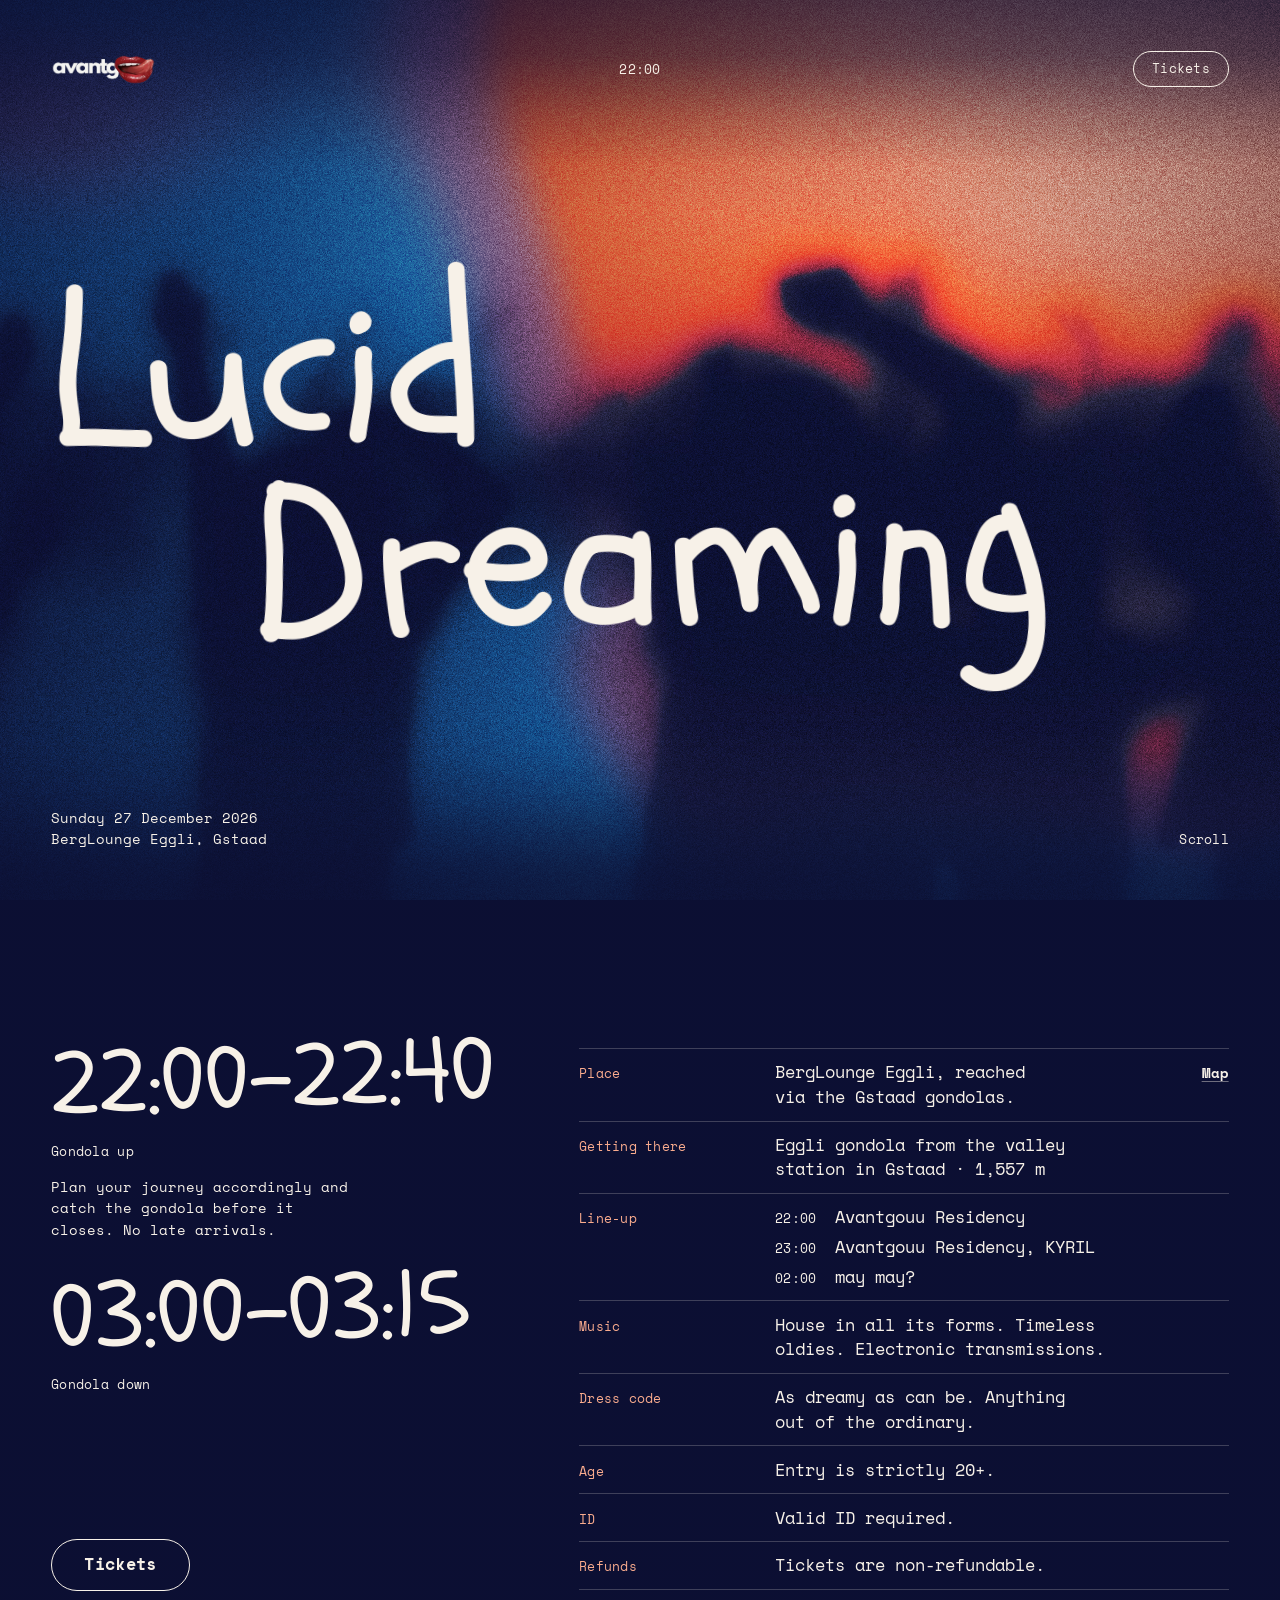
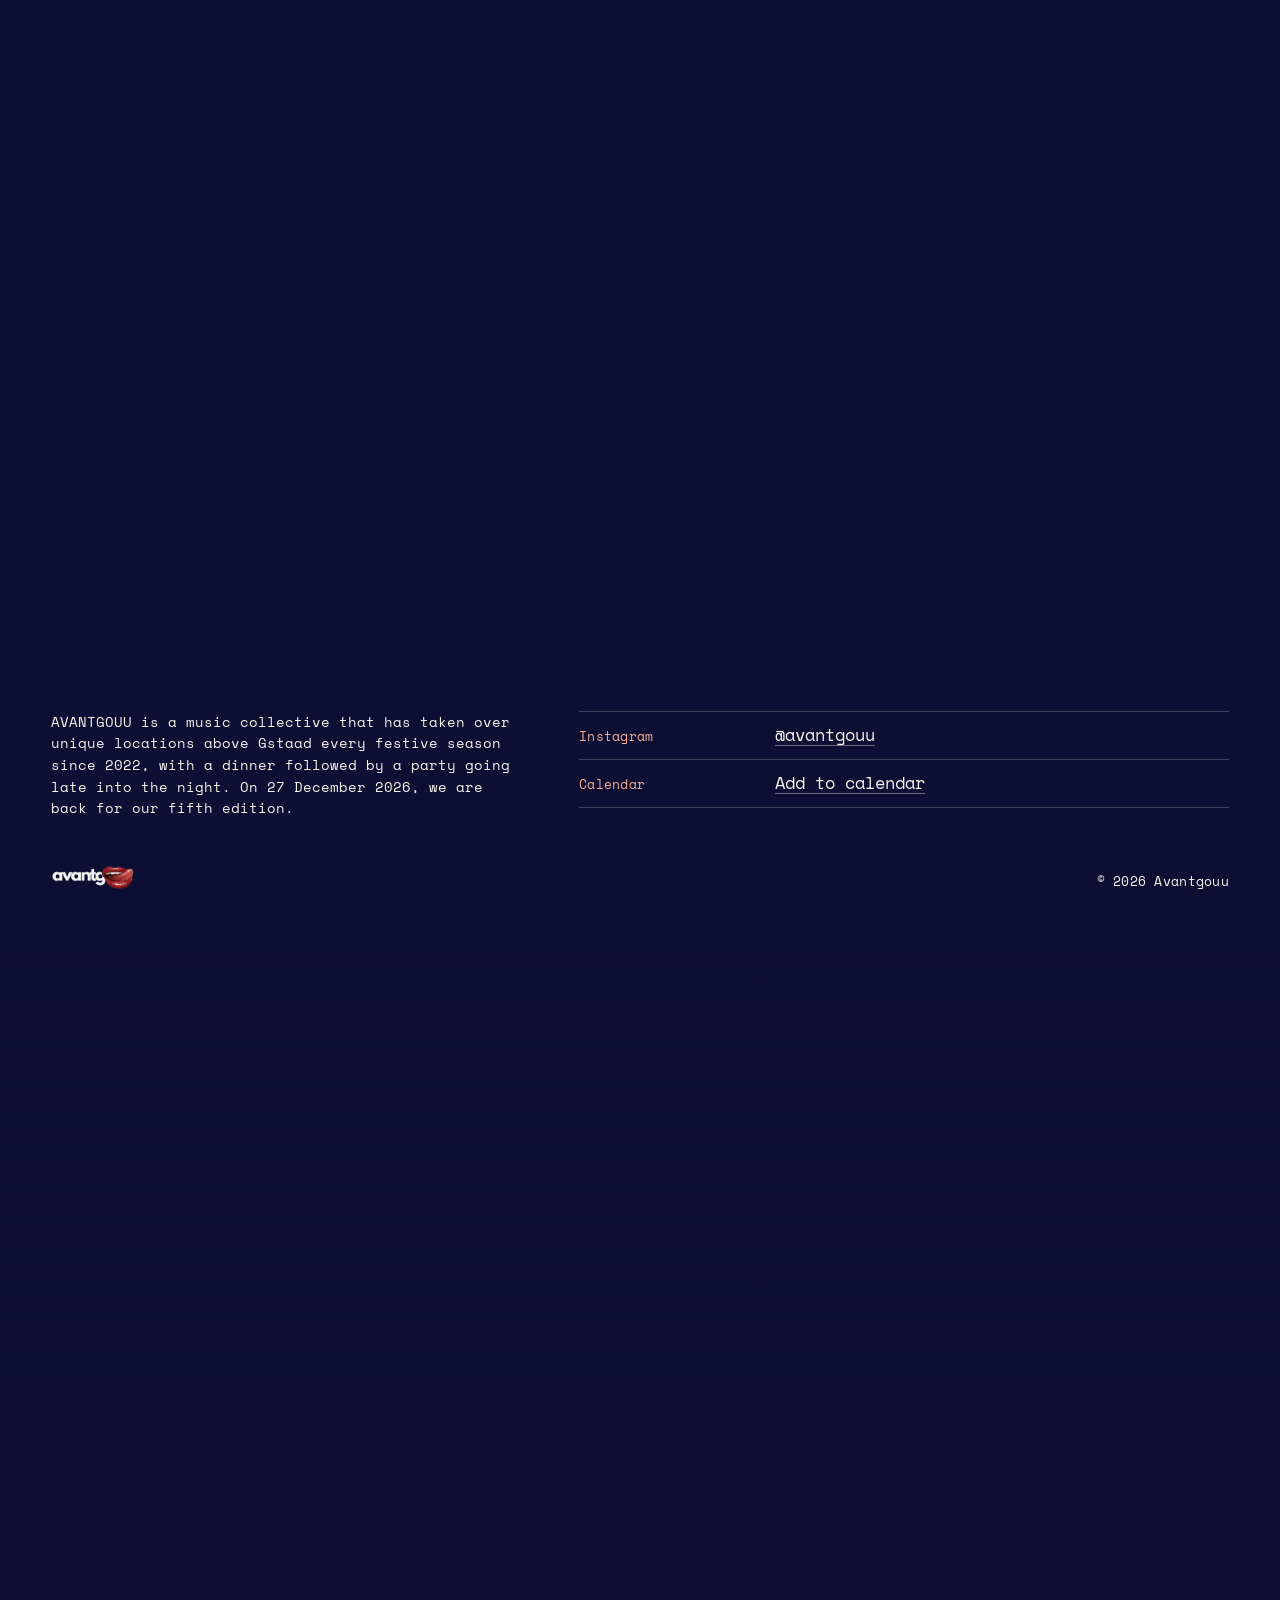
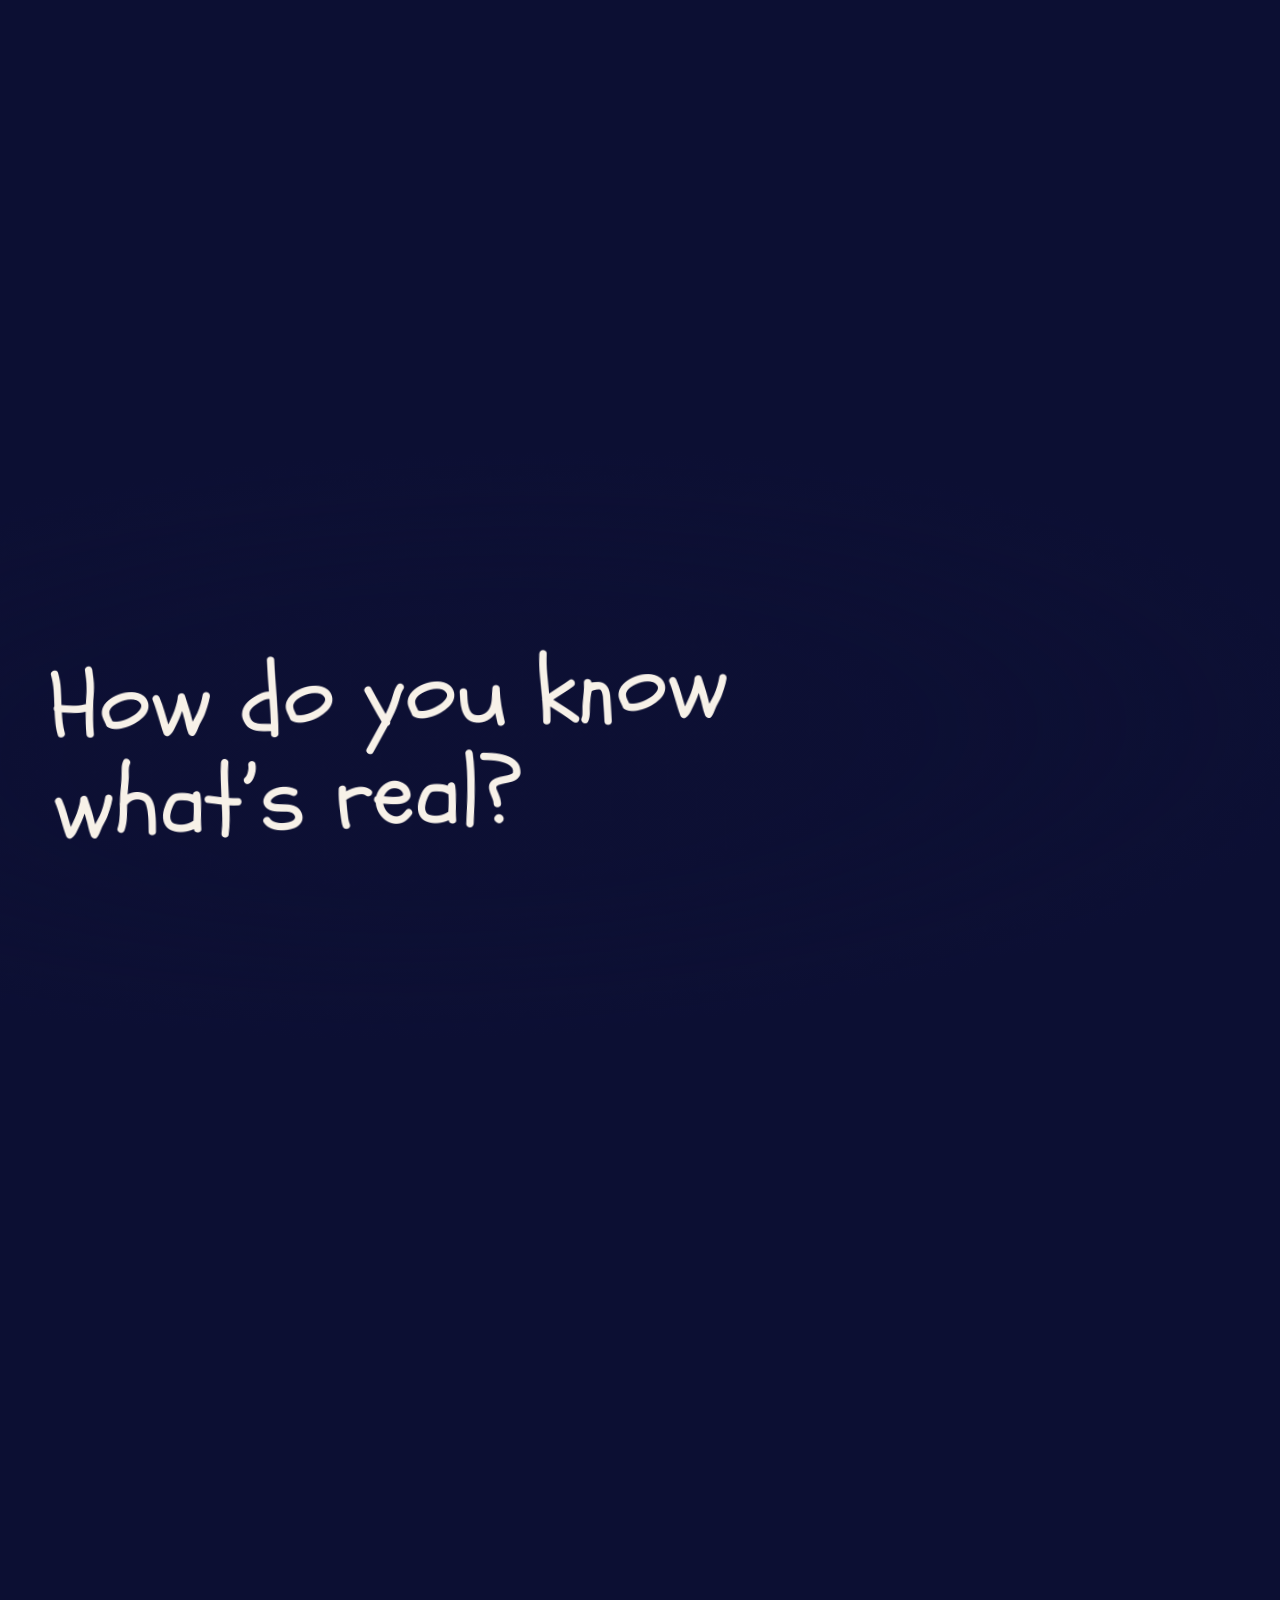
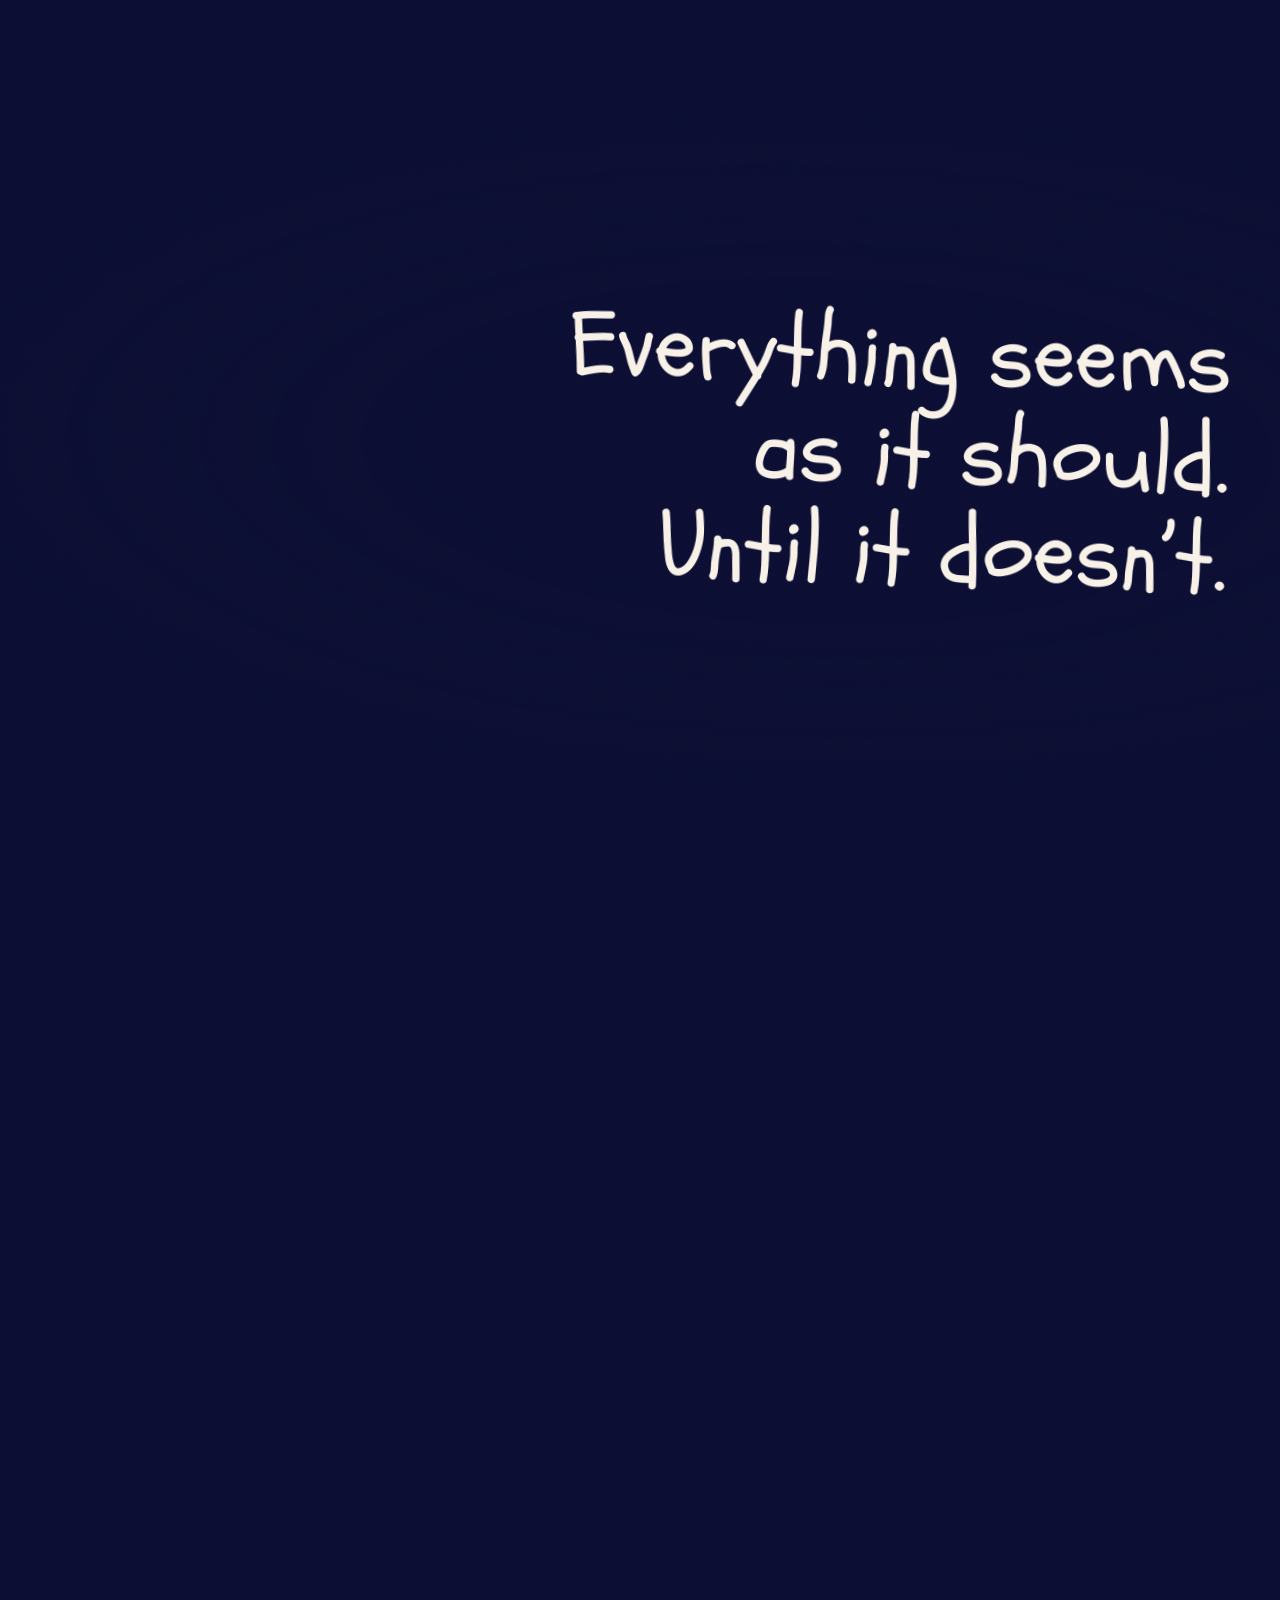
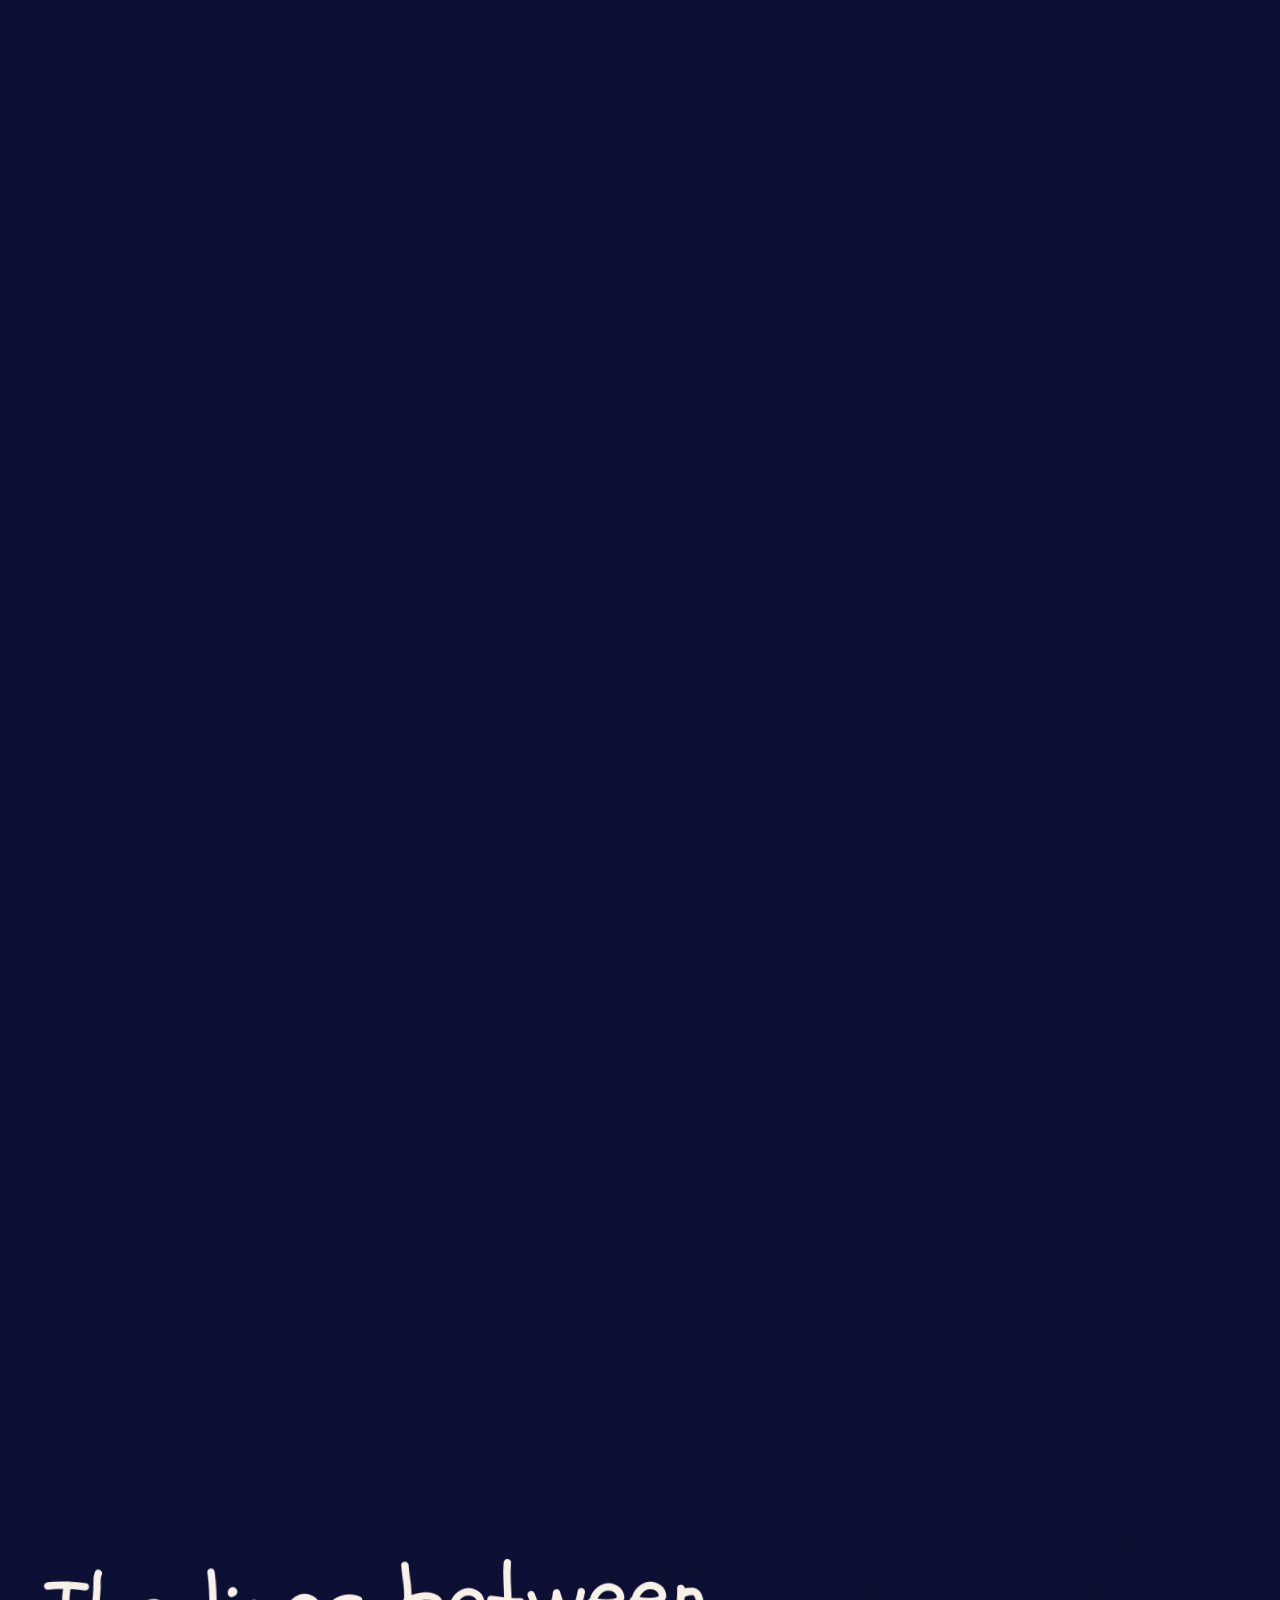
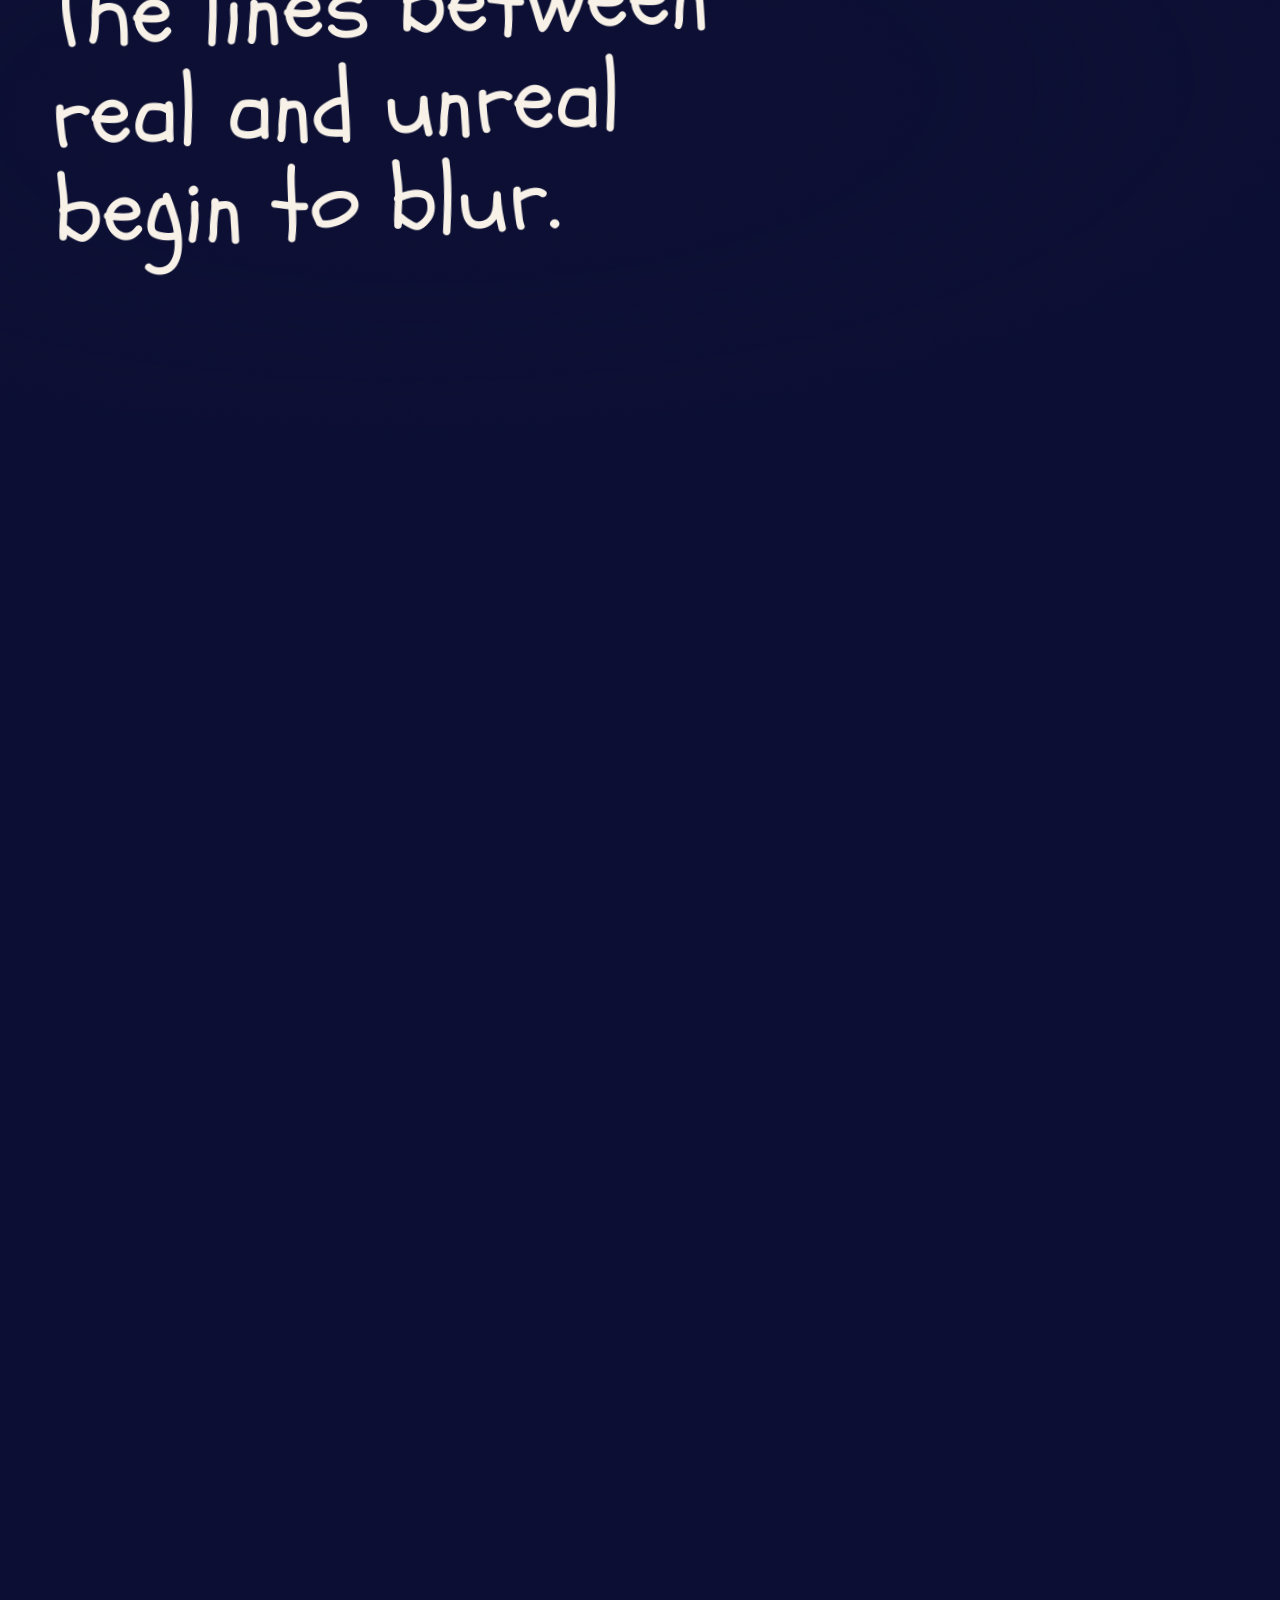
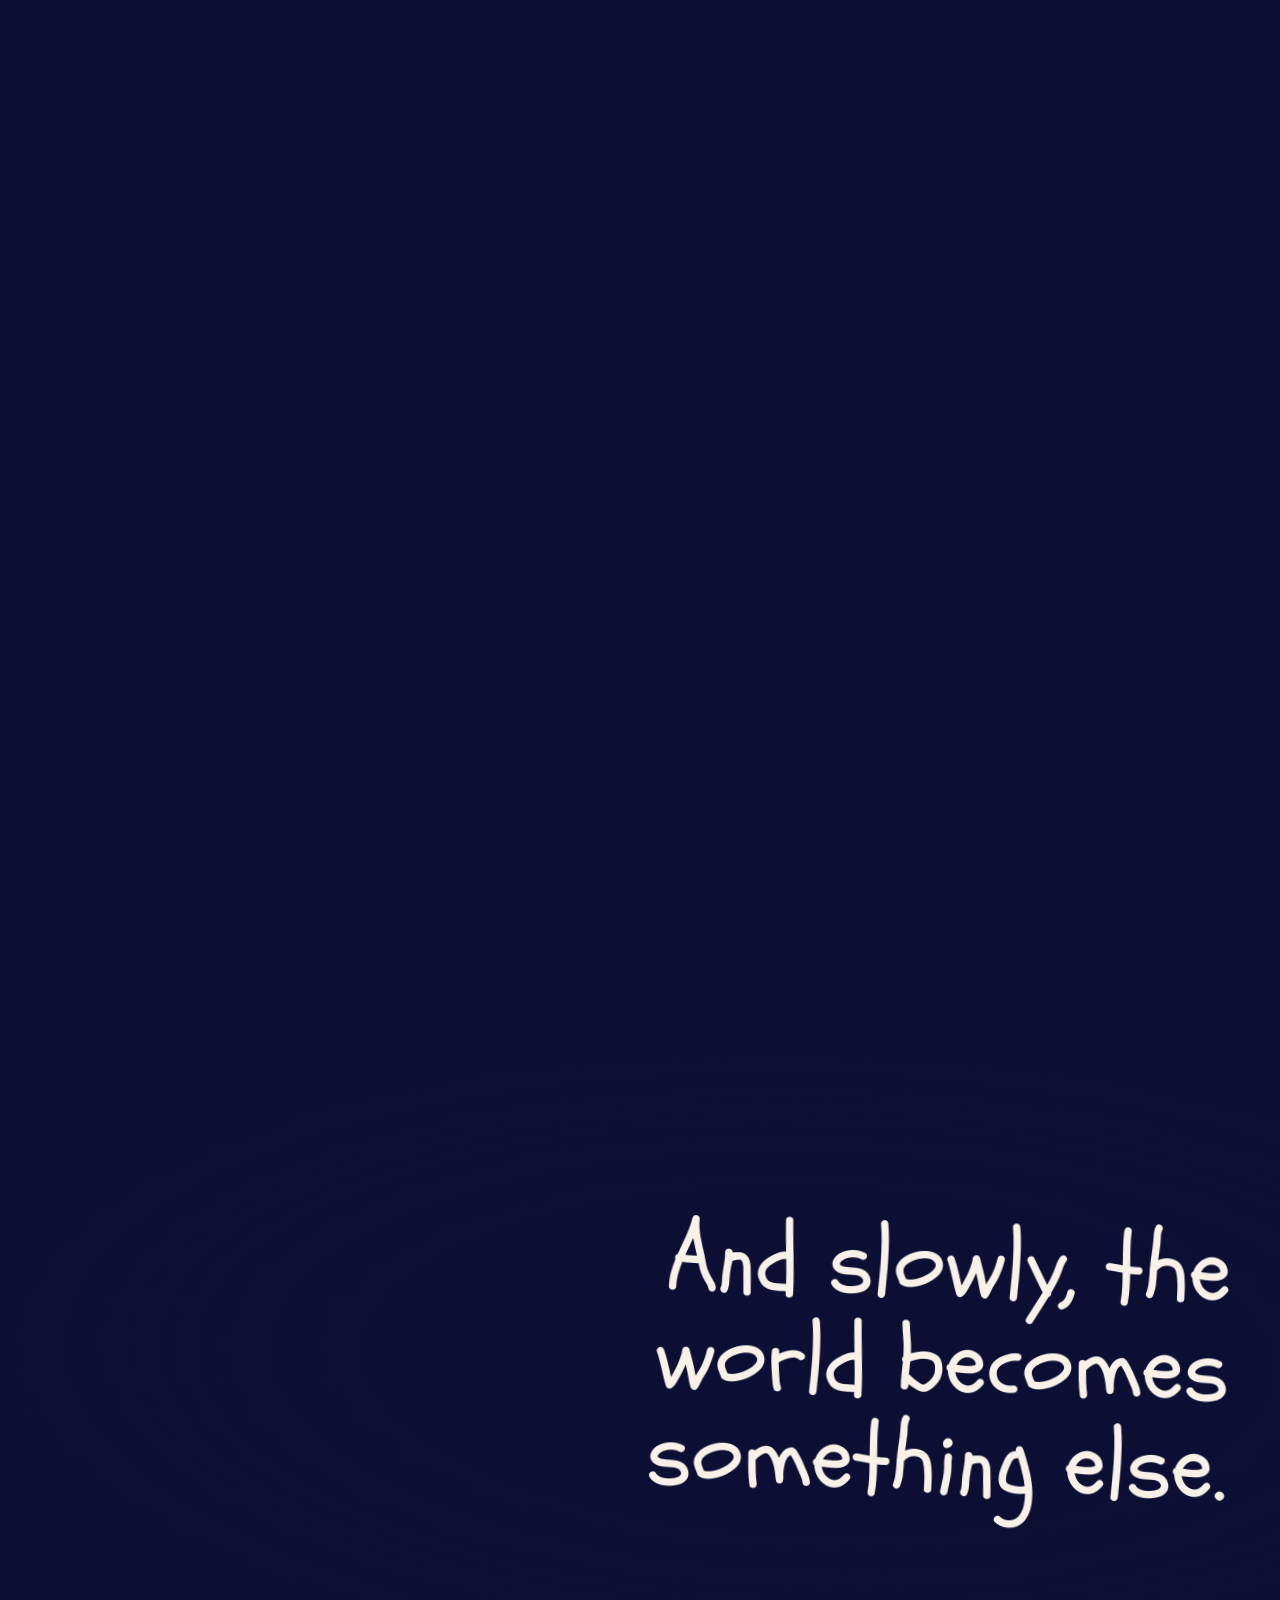
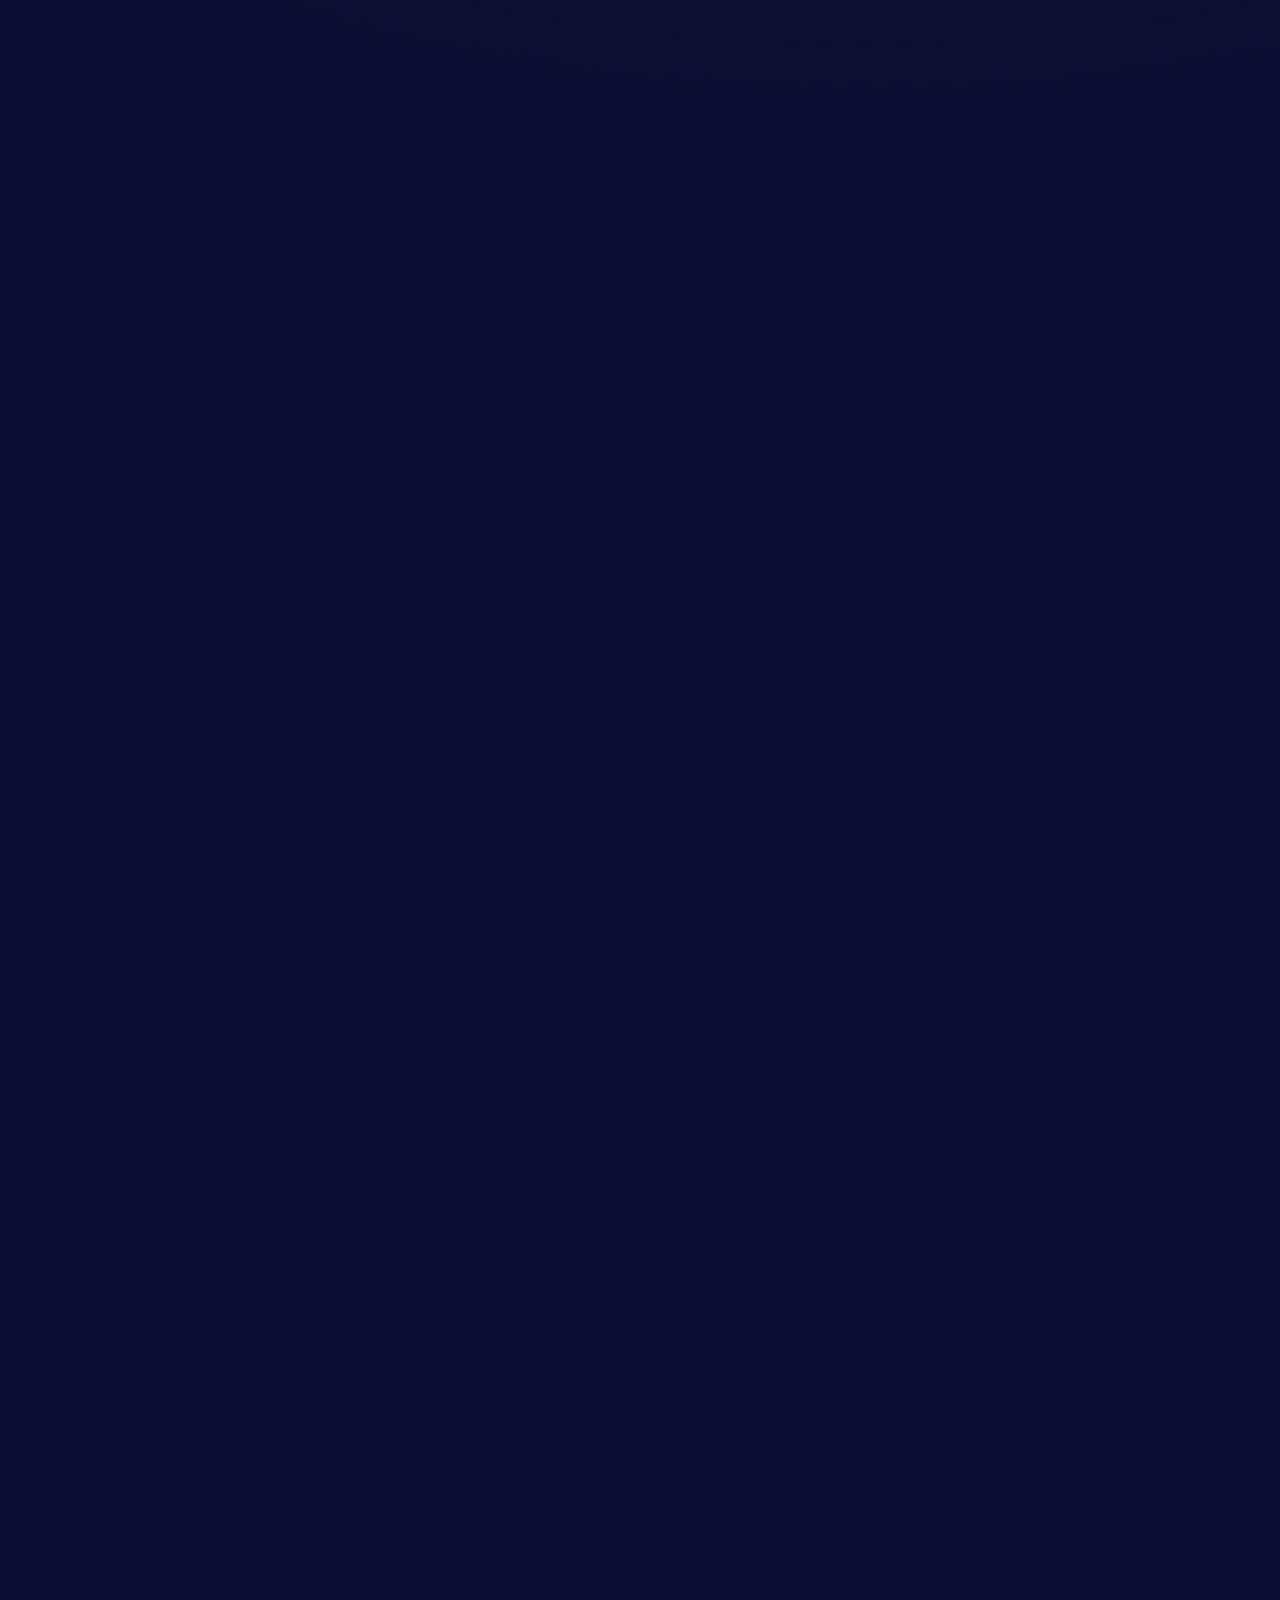
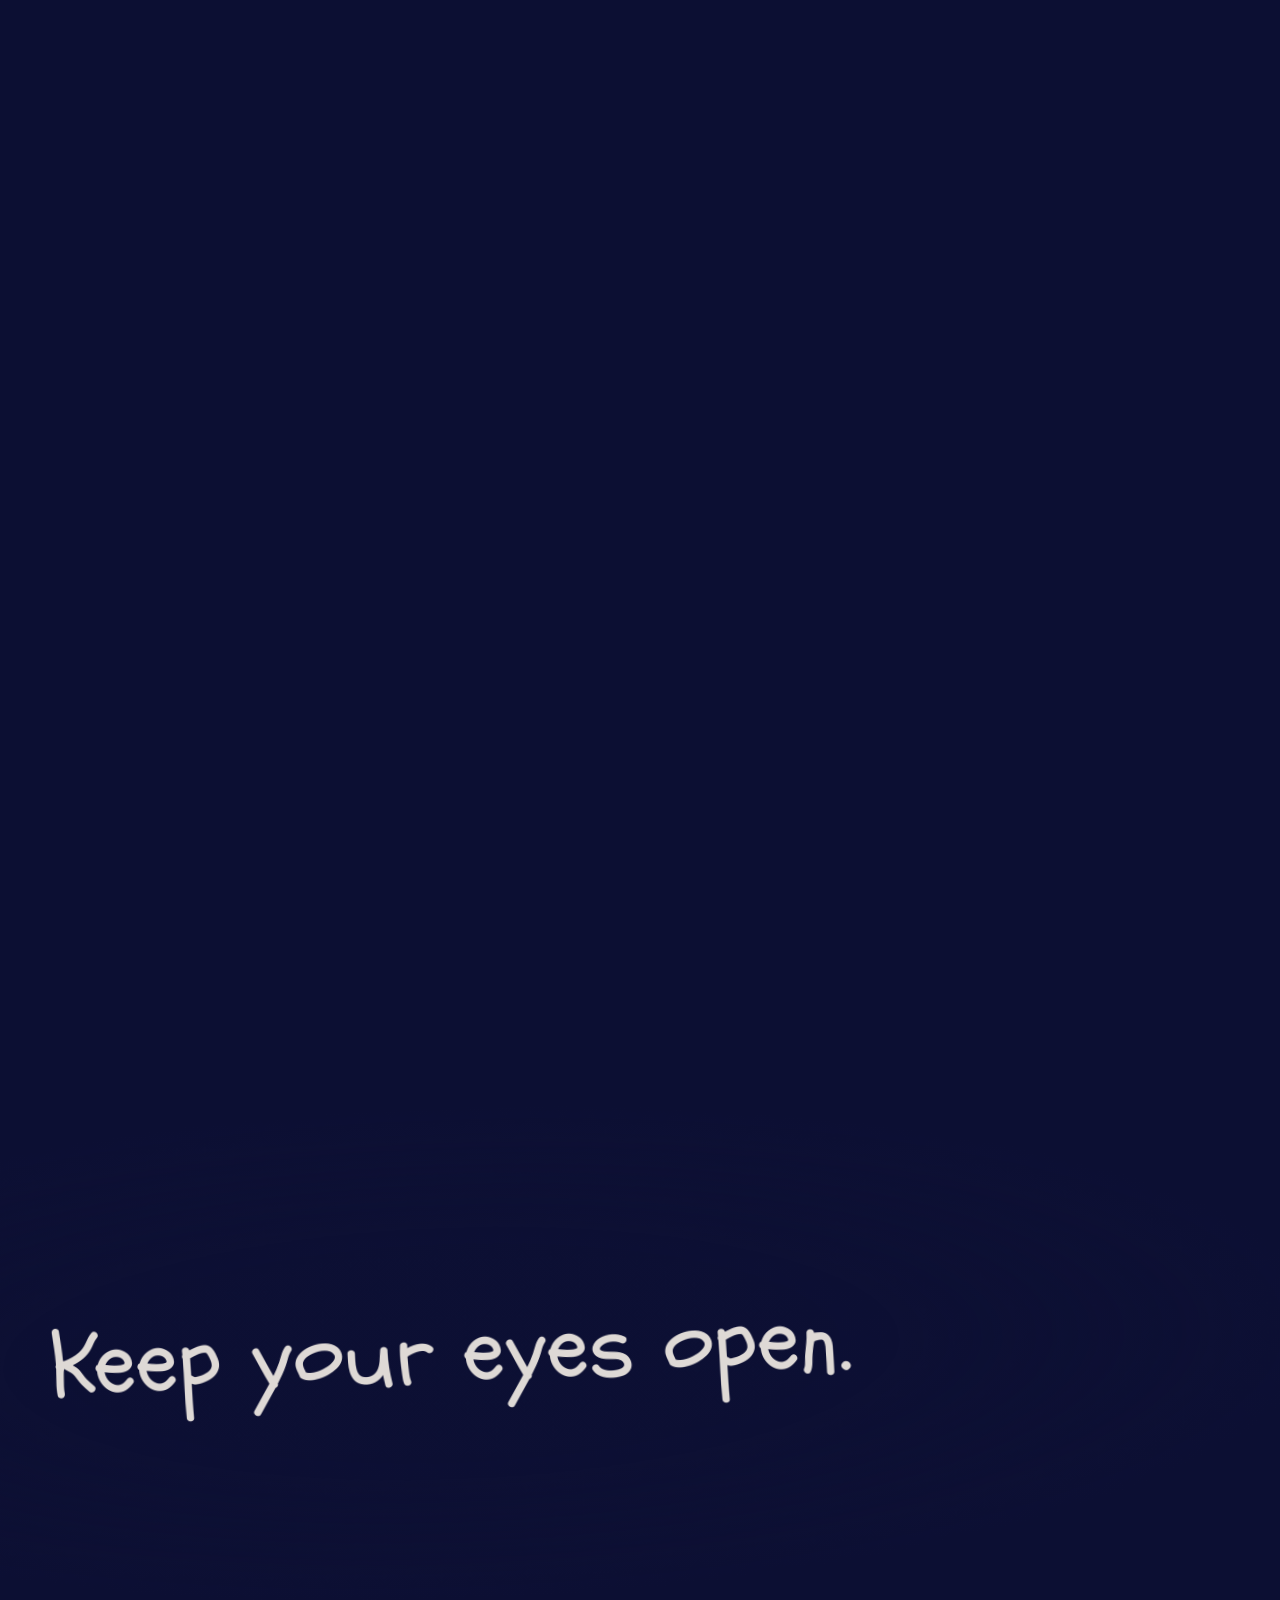
==== commit 1ef3c0c3: "Gondola times, dress code, no prices Built from 0ce1f91 of the private repository." ====
--- a/index.html
+++ b/index.html
@@ -1 +1 @@
-<!DOCTYPE html><html lang="en-GB" data-state="dream"> <head><meta charset="utf-8"><meta name="viewport" content="width=device-width, initial-scale=1, viewport-fit=cover"><title>Avantgouu v5.0 · Lucid Dreaming · 27.12.2026 · Eggli, Gstaad</title><meta name="description" content="Avantgouu v5.0, Lucid Dreaming. Sunday 27 December 2026 at BergLounge Eggli, Gstaad. Doors 21:45 to 22:30, the night ends at 03:00. Entry is strictly 20+."><link rel="canonical" href="https://www.avantgouu.com/"><meta name="theme-color" content="#0c0f33"><link rel="icon" href="/favicon-32.png" type="image/png" sizes="32x32"><link rel="icon" href="/icon-192.png" type="image/png" sizes="192x192"><link rel="apple-touch-icon" href="/apple-touch-icon.png"><link rel="preload" href="/_astro/schoolbell-latin-400-normal.D_Z2-wWK.woff2" as="font" type="font/woff2" crossorigin><link rel="preload" href="/_astro/space-mono-latin-400-normal.Rg4St2Dn.woff2" as="font" type="font/woff2" crossorigin><style>@media (prefers-reduced-motion: no-preference){@view-transition{navigation:auto}}</style><script>document.activeViewTransition?.ready.catch(()=>{});for(const n of['pagereveal','pageswap'])addEventListener(n,e=>e.viewTransition?.ready.catch(()=>{}))</script><meta property="og:type" content="website"><meta property="og:site_name" content="Avantgouu"><meta property="og:locale" content="en_GB"><meta property="og:title" content="Avantgouu v5.0 · Lucid Dreaming · 27.12.2026 · Eggli, Gstaad"><meta property="og:description" content="Avantgouu v5.0, Lucid Dreaming. Sunday 27 December 2026 at BergLounge Eggli, Gstaad. Doors 21:45 to 22:30, the night ends at 03:00. Entry is strictly 20+."><meta property="og:url" content="https://www.avantgouu.com/"><meta property="og:image" content="https://www.avantgouu.com/og.jpg"><meta name="twitter:card" content="summary_large_image"><meta name="twitter:title" content="Avantgouu v5.0 · Lucid Dreaming · 27.12.2026 · Eggli, Gstaad"><meta name="twitter:description" content="Avantgouu v5.0, Lucid Dreaming. Sunday 27 December 2026 at BergLounge Eggli, Gstaad. Doors 21:45 to 22:30, the night ends at 03:00. Entry is strictly 20+."><meta name="twitter:image" content="https://www.avantgouu.com/og.jpg"> <script type="application/ld+json">{"@context":"https://schema.org","@type":"MusicEvent","name":"Avantgouu v5.0 · Lucid Dreaming","description":"Avantgouu v5.0, Lucid Dreaming. Sunday 27 December 2026 at BergLounge Eggli, Gstaad. Doors 21:45 to 22:30, the night ends at 03:00. Entry is strictly 20+.","url":"https://www.avantgouu.com/","image":"https://www.avantgouu.com/og.jpg","startDate":"2026-12-27T21:45:00+01:00","endDate":"2026-12-28T03:00:00+01:00","eventStatus":"https://schema.org/EventScheduled","eventAttendanceMode":"https://schema.org/OfflineEventAttendanceMode","typicalAgeRange":"20-","location":{"@type":"Place","name":"BergLounge Eggli","address":{"@type":"PostalAddress","addressLocality":"Gstaad","addressCountry":"Switzerland"}},"offers":{"@type":"AggregateOffer","url":"https://www.avantgouu.com/tickets/","priceCurrency":"CHF","lowPrice":130,"highPrice":200,"offerCount":3},"organizer":{"@type":"Organization","name":"Avantgouu","url":"https://www.avantgouu.com/","sameAs":"https://www.instagram.com/avantgouu/"},"performer":[{"@type":"MusicGroup","name":"Avantgouu Residency"},{"@type":"MusicGroup","name":"KYRIL","sameAs":"https://open.spotify.com/artist/7LmxFNPm0LFO0W7QdP49ts"},{"@type":"MusicGroup","name":"may may?","sameAs":"https://open.spotify.com/artist/6YISHzVK6QLz4S9CNsIioz"}]}</script><meta http-equiv="content-security-policy" content="default-src 'self';img-src 'self' data: blob:;font-src 'self';connect-src 'self';media-src 'self' blob:;worker-src 'self' blob:;object-src 'none';base-uri 'none';form-action 'self'; script-src 'self' 'sha256-BF0290pkb3jxQsE7z00xR8Imp8X34FLC88L0lkMnrGw=' 'sha256-QzWFZi+FLIx23tnm9SBU4aEgx4x8DsuASP07mfqol/c=' 'sha256-0chmwFk0zaA528yFfGV7J9ppIpdfTPPULncDF3WG7Zs=' 'sha256-eIXWvAmxkr251LJZkjniEK5LcPF3NkapbJepohwYRIc=' 'sha256-Q2BPg90ZMplYY+FSdApNErhpWafg2hcRRbndmvxuL/Q=' 'sha256-Fv7Bmp6tDLqqY1QEmctCOhQIO6TPLL7hr1hiEKX9dbA='; style-src 'self' 'sha256-Gf7GwWFMdNGCTu6tqOt5jY3AwXItYXg3NVhcuQZ77QY=' 'sha256-47DEQpj8HBSa+/TImW+5JCeuQeRkm5NMpJWZG3hSuFU=';"><link rel="stylesheet" href="/_astro/Base.cNgXl1G9.css"></head> <body> <a class="skip label" href="#tickets">Skip to tickets</a> <div class="film" data-film data-film-state="still" data-film-landscape="/_astro/film-landscape.DC5FIMSY.mp4" data-film-landscape-index="/_astro/film-landscape.Bj8eMJbC.json" data-film-portrait="/_astro/film-portrait.DGMu93d_.mp4" data-film-portrait-index="/_astro/film-portrait.CxMnBAKn.json" data-astro-cid-vlunooed> <picture class="film-poster" data-astro-cid-vlunooed> <source media="(orientation: portrait)" type="image/avif" srcset="/_astro/poster-portrait.D8HD56Cr.avif" data-astro-cid-vlunooed> <source media="(orientation: portrait)" srcset="/_astro/poster-portrait.BZt9o5GS.jpg" data-astro-cid-vlunooed> <source type="image/avif" srcset="/_astro/poster-landscape.BwU_8S_Q.avif" data-astro-cid-vlunooed> <img src="/_astro/poster-landscape.Cnp64E2-.jpg" alt="" width="1920" height="1080" decoding="async" fetchpriority="high" data-astro-cid-vlunooed> </picture> <canvas class="film-canvas" aria-hidden="true" data-astro-cid-vlunooed></canvas> <div class="film-grain" aria-hidden="true" data-astro-cid-vlunooed></div> <div class="film-shade" aria-hidden="true" data-astro-cid-vlunooed></div> </div><script type="module" src="/_astro/Film.astro_astro_type_script_index_0_lang.ctIJvL-_.js"></script>  <div class="burn-light" data-burn-light aria-hidden="true"></div> <div class="burn" data-burn aria-hidden="true"></div>  <header class="site-header"> <div class="header-veil" data-veil="dream" aria-hidden="true"></div> <a class="logo" href="/" aria-label="Avantgouu, home"> <img class="logo-snow" src="/brand/logo-snow.webp" alt="" width="487" height="153" decoding="async"> <img class="logo-ink" src="/brand/logo-ink.webp" alt="" width="487" height="153" decoding="async"> </a> <span class="clock label" data-clock-face aria-hidden="true"> 21:45 </span> <a class="pill label" href="/tickets/">Tickets</a> </header> <main id="main">   <section class="hero" data-clock="21:45">  <div class="pass hero-head"> <div class="pass-window"> <div class="pass-inner"> <h1 class="hero-title display"> <span class="hero-title-ink"> <span class="hero-title-line">Lucid</span> <span class="hero-title-line">Dreaming</span> </span> </h1> </div> </div> </div> <div class="pass"> <div class="pass-window"> <div class="pass-inner"> <div class="hero-foot"> <p>Sunday 27 December 2026<br>BergLounge Eggli, Gstaad</p> <p class="label">Scroll</p> </div> </div> </div> </div> </section> <div class="dusk"> <section class="night" data-night> <h2 class="sr-only">The night</h2> <div class="pass night-doors"> <div class="pass-window"> <div class="pass-inner"> <p class="time"> <span class="numeral">21:45</span> <span class="label">Doors open</span> </p> </div> </div> </div> <div class="pass night-facts"> <div class="pass-window"> <div class="pass-inner"> <dl class="ledger"> <div class="row"> <dt class="row-key label">Doors close</dt> <dd class="row-value statement">22:30 </dd> <dd class="row-note body">Plan your journey accordingly and catch the gondola before it closes. No late arrivals.</dd>  </div> <div class="row"> <dt class="row-key label">Place</dt> <dd class="row-value statement">BergLounge Eggli, reached via the Gstaad gondolas. </dd>  <dd class="row-action"><a class="link" href="https://www.google.com/maps/search/?api=1&amp;query=Eggli%20Talstation%20Gstaad" target="_blank" rel="noopener">Map</a></dd> </div> <div class="row"> <dt class="row-key label">Getting there</dt> <dd class="row-value statement">Eggli gondola from the valley station in Gstaad · 1,557 m</dd>   </div> <div class="row"> <dt class="row-key label">Ends</dt> <dd class="row-value statement">03:00 </dd> <dd class="row-note body">Last gondola down 03:00</dd>  </div> <div class="row"> <dt class="row-key label">Line-up</dt> <dd class="row-value statement"> <ul class="row-list" role="list"> <li> <span class="label">22:00</span> <span>Avantgouu Residency</span> </li><li> <span class="label">23:00</span> <span>Avantgouu Residency, KYRIL</span> </li><li> <span class="label">02:00</span> <span>may may?</span> </li> </ul> </dd>   </div> <div class="row"> <dt class="row-key label">Music</dt> <dd class="row-value statement">House in all its forms. Timeless oldies. Electronic transmissions.</dd>   </div> <div class="row"> <dt class="row-key label">Age</dt> <dd class="row-value statement">Entry is strictly 20+.</dd>   </div> <div class="row"> <dt class="row-key label">ID</dt> <dd class="row-value statement">Valid ID required.</dd>   </div> <div class="row"> <dt class="row-key label">Refunds</dt> <dd class="row-value statement">Tickets are non-refundable.</dd>   </div> </dl> </div> </div> </div>  <div class="pass night-tickets"> <div class="pass-window"> <div class="pass-inner"> <div class="home-tickets" id="tickets" tabindex="-1"> <ul class="ledger tickets" role="list" data-tickets> <li class="row ticket" data-status="unknown"> <span class="row-key label">CHF 130</span> <span class="row-value statement">Early Bird</span>  </li><li class="row ticket" data-status="unknown"> <span class="row-key label">CHF 150</span> <span class="row-value statement">Regular</span>  </li><li class="row ticket" data-status="unknown"> <span class="row-key label">CHF 200</span> <span class="row-value statement">Final</span>  </li> </ul> <a class="pill pill--call label" href="/tickets/">Tickets</a> </div> </div> </div> </div> </section>  <footer class="colophon" data-clock="03:00" data-clock-next-day="true"> <div class="pass"> <div class="pass-window"> <div class="pass-inner"> <div class="colophon-foot"> <dl class="ledger colophon-links"> <div class="row"> <dt class="row-key label">Instagram</dt> <dd class="row-value statement"> <a class="link" href="https://www.instagram.com/avantgouu/" target="_blank" rel="noopener">@avantgouu</a> </dd>   </div> <div class="row"> <dt class="row-key label">Calendar</dt> <dd class="row-value statement"> <a class="link" href="/avantgouu-v5.ics">Add to calendar</a> </dd>   </div> </dl> <p class="colophon-who body">AVANTGOUU is a music collective that has taken over unique locations above Gstaad every festive season since 2022, with a dinner followed by a party going late into the night. On 27 December 2026, we are back for our fifth edition.</p> <p class="colophon-end"> <img class="colophon-mark" src="/brand/logo-snow.webp" alt="" width="487" height="153" loading="lazy" decoding="async"> <span class="label">© 2026 Avantgouu</span> </p> </div> </div> </div> </div> </footer> </div> <div class="deep" data-deep> <p class="deep-line voice voice--wide line shade"> <span class="voice-ink">How do you know what’s real?</span> </p><p class="deep-line voice voice--wide line shade voice--right"> <span class="voice-ink">Everything seems as it should. Until it doesn’t.</span> </p><p class="deep-line voice voice--wide line shade"> <span class="voice-ink">The lines between real and unreal begin to blur.</span> </p><p class="deep-line voice voice--wide line shade voice--right"> <span class="voice-ink">And slowly, the world becomes something else.</span> </p><p class="deep-line voice voice--wide line shade"> <span class="voice-ink">Keep your eyes open.</span> </p><p class="deep-line voice voice--wide line shade voice--right"> <span class="voice-ink">Trust your instincts.</span> </p><p class="deep-line voice voice--wide line shade"> <span class="voice-ink">How do you know what’s real?</span> </p><p class="deep-line voice voice--wide line shade voice--right"> <span class="voice-ink">Until it doesn’t.</span> </p> </div> <section class="wake awake" data-wake data-clock="19:30"> <div class="wake-stage"> <h2 class="wake-line"> <span>Wake up, </span><span>dinner is ready. </span> </h2>  <form class="door" action="/dinner/" method="get" novalidate data-door data-vault="{&quot;v&quot;:1,&quot;iter&quot;:150000,&quot;salt&quot;:&quot;YXZhbnRnb3V1LXY1LjAtZA&quot;,&quot;iv&quot;:&quot;y6cddVwtPepMWxT_&quot;,&quot;ct&quot;:&quot;[base64]&quot;}" data-go="/dinner/"> <label class="door-label label" for="door-word">Password</label> <span class="door-field">  <input class="door-input statement" id="door-word" type="text" autocomplete="off" autocapitalize="none" autocorrect="off" spellcheck="false" enterkeyhint="go" maxlength="64"> <button class="door-open statement" type="submit">Open</button> </span>  <noscript><p class="door-says body">The door needs JavaScript.</p></noscript> <p class="door-says body" id="door-says" aria-live="polite" data-door-says></p> </form><script type="module" src="/_astro/Door.astro_astro_type_script_index_0_lang.BpZFeg3q.js"></script> </div> </section>  </main> </body> </html><script type="module" src="/_astro/index.astro_astro_type_script_index_0_lang.ACxEtcji.js"></script>+<!DOCTYPE html><html lang="en-GB" data-state="dream"> <head><meta charset="utf-8"><meta name="viewport" content="width=device-width, initial-scale=1, viewport-fit=cover"><title>Avantgouu v5.0 · Lucid Dreaming · 27.12.2026 · Eggli, Gstaad</title><meta name="description" content="Avantgouu v5.0, Lucid Dreaming. Sunday 27 December 2026 at BergLounge Eggli, Gstaad. Gondola up 22:00 to 22:40, down from 03:00. Entry is strictly 20+."><link rel="canonical" href="https://www.avantgouu.com/"><meta name="theme-color" content="#0c0f33"><link rel="icon" href="/favicon-32.png" type="image/png" sizes="32x32"><link rel="icon" href="/icon-192.png" type="image/png" sizes="192x192"><link rel="apple-touch-icon" href="/apple-touch-icon.png"><link rel="preload" href="/_astro/schoolbell-latin-400-normal.D_Z2-wWK.woff2" as="font" type="font/woff2" crossorigin><link rel="preload" href="/_astro/space-mono-latin-400-normal.Rg4St2Dn.woff2" as="font" type="font/woff2" crossorigin><style>@media (prefers-reduced-motion: no-preference){@view-transition{navigation:auto}}</style><script>document.activeViewTransition?.ready.catch(()=>{});for(const n of['pagereveal','pageswap'])addEventListener(n,e=>e.viewTransition?.ready.catch(()=>{}))</script><meta property="og:type" content="website"><meta property="og:site_name" content="Avantgouu"><meta property="og:locale" content="en_GB"><meta property="og:title" content="Avantgouu v5.0 · Lucid Dreaming · 27.12.2026 · Eggli, Gstaad"><meta property="og:description" content="Avantgouu v5.0, Lucid Dreaming. Sunday 27 December 2026 at BergLounge Eggli, Gstaad. Gondola up 22:00 to 22:40, down from 03:00. Entry is strictly 20+."><meta property="og:url" content="https://www.avantgouu.com/"><meta property="og:image" content="https://www.avantgouu.com/og.jpg"><meta name="twitter:card" content="summary_large_image"><meta name="twitter:title" content="Avantgouu v5.0 · Lucid Dreaming · 27.12.2026 · Eggli, Gstaad"><meta name="twitter:description" content="Avantgouu v5.0, Lucid Dreaming. Sunday 27 December 2026 at BergLounge Eggli, Gstaad. Gondola up 22:00 to 22:40, down from 03:00. Entry is strictly 20+."><meta name="twitter:image" content="https://www.avantgouu.com/og.jpg"> <script type="application/ld+json">{"@context":"https://schema.org","@type":"MusicEvent","name":"Avantgouu v5.0 · Lucid Dreaming","description":"Avantgouu v5.0, Lucid Dreaming. Sunday 27 December 2026 at BergLounge Eggli, Gstaad. Gondola up 22:00 to 22:40, down from 03:00. Entry is strictly 20+.","url":"https://www.avantgouu.com/","image":"https://www.avantgouu.com/og.jpg","startDate":"2026-12-27T22:00:00+01:00","endDate":"2026-12-28T03:00:00+01:00","eventStatus":"https://schema.org/EventScheduled","eventAttendanceMode":"https://schema.org/OfflineEventAttendanceMode","typicalAgeRange":"20-","location":{"@type":"Place","name":"BergLounge Eggli","address":{"@type":"PostalAddress","addressLocality":"Gstaad","addressCountry":"Switzerland"}},"offers":{"@type":"Offer","url":"https://www.avantgouu.com/tickets/"},"organizer":{"@type":"Organization","name":"Avantgouu","url":"https://www.avantgouu.com/","sameAs":"https://www.instagram.com/avantgouu/"},"performer":[{"@type":"MusicGroup","name":"Avantgouu Residency"},{"@type":"MusicGroup","name":"KYRIL","sameAs":"https://open.spotify.com/artist/7LmxFNPm0LFO0W7QdP49ts"},{"@type":"MusicGroup","name":"may may?","sameAs":"https://open.spotify.com/artist/6YISHzVK6QLz4S9CNsIioz"}]}</script><meta http-equiv="content-security-policy" content="default-src 'self';img-src 'self' data: blob:;font-src 'self';connect-src 'self';media-src 'self' blob:;worker-src 'self' blob:;object-src 'none';base-uri 'none';form-action 'self'; script-src 'self' 'sha256-BF0290pkb3jxQsE7z00xR8Imp8X34FLC88L0lkMnrGw=' 'sha256-QzWFZi+FLIx23tnm9SBU4aEgx4x8DsuASP07mfqol/c=' 'sha256-0chmwFk0zaA528yFfGV7J9ppIpdfTPPULncDF3WG7Zs=' 'sha256-eIXWvAmxkr251LJZkjniEK5LcPF3NkapbJepohwYRIc=' 'sha256-Q2BPg90ZMplYY+FSdApNErhpWafg2hcRRbndmvxuL/Q=' 'sha256-Fv7Bmp6tDLqqY1QEmctCOhQIO6TPLL7hr1hiEKX9dbA='; style-src 'self' 'sha256-Gf7GwWFMdNGCTu6tqOt5jY3AwXItYXg3NVhcuQZ77QY=' 'sha256-47DEQpj8HBSa+/TImW+5JCeuQeRkm5NMpJWZG3hSuFU=';"><link rel="stylesheet" href="/_astro/Base.vhRxR8KP.css"></head> <body> <a class="skip label" href="#tickets">Skip to tickets</a> <div class="film" data-film data-film-state="still" data-film-landscape="/_astro/film-landscape.DC5FIMSY.mp4" data-film-landscape-index="/_astro/film-landscape.Bj8eMJbC.json" data-film-portrait="/_astro/film-portrait.DGMu93d_.mp4" data-film-portrait-index="/_astro/film-portrait.CxMnBAKn.json" data-astro-cid-vlunooed> <picture class="film-poster" data-astro-cid-vlunooed> <source media="(orientation: portrait)" type="image/avif" srcset="/_astro/poster-portrait.D8HD56Cr.avif" data-astro-cid-vlunooed> <source media="(orientation: portrait)" srcset="/_astro/poster-portrait.BZt9o5GS.jpg" data-astro-cid-vlunooed> <source type="image/avif" srcset="/_astro/poster-landscape.BwU_8S_Q.avif" data-astro-cid-vlunooed> <img src="/_astro/poster-landscape.Cnp64E2-.jpg" alt="" width="1920" height="1080" decoding="async" fetchpriority="high" data-astro-cid-vlunooed> </picture> <canvas class="film-canvas" aria-hidden="true" data-astro-cid-vlunooed></canvas> <div class="film-grain" aria-hidden="true" data-astro-cid-vlunooed></div> <div class="film-shade" aria-hidden="true" data-astro-cid-vlunooed></div> </div><script type="module" src="/_astro/Film.astro_astro_type_script_index_0_lang.ctIJvL-_.js"></script>  <div class="burn-light" data-burn-light aria-hidden="true"></div> <div class="burn" data-burn aria-hidden="true"></div>  <header class="site-header"> <div class="header-veil" data-veil="dream" aria-hidden="true"></div> <a class="logo" href="/" aria-label="Avantgouu, home"> <img class="logo-snow" src="/brand/logo-snow.webp" alt="" width="487" height="153" decoding="async"> <img class="logo-ink" src="/brand/logo-ink.webp" alt="" width="487" height="153" decoding="async"> </a> <span class="clock label" data-clock-face aria-hidden="true"> 22:00 </span> <a class="pill label" href="/tickets/">Tickets</a> </header> <main id="main">   <section class="hero" data-clock="22:00">  <div class="pass hero-head"> <div class="pass-window"> <div class="pass-inner"> <h1 class="hero-title display"> <span class="hero-title-ink"> <span class="hero-title-line">Lucid</span> <span class="hero-title-line">Dreaming</span> </span> </h1> </div> </div> </div> <div class="pass"> <div class="pass-window"> <div class="pass-inner"> <div class="hero-foot"> <p>Sunday 27 December 2026<br>BergLounge Eggli, Gstaad</p> <p class="label">Scroll</p> </div> </div> </div> </div> </section> <div class="dusk"> <section class="night" data-night> <h2 class="sr-only">The night</h2>  <div class="pass night-doors"> <div class="pass-window"> <div class="pass-inner"> <ol class="times" role="list"> <li class="time"> <span class="numeral">22:00–22:40</span> <span class="label">Gondola up</span> <span class="time-note body">Plan your journey accordingly and catch the gondola before it closes. No late arrivals.</span> </li> <li class="time"> <span class="numeral">03:00–03:15</span> <span class="label">Gondola down</span> </li> </ol> </div> </div> </div> <div class="pass night-facts"> <div class="pass-window"> <div class="pass-inner"> <dl class="ledger"> <div class="row"> <dt class="row-key label">Place</dt> <dd class="row-value statement">BergLounge Eggli, reached via the Gstaad gondolas. </dd>  <dd class="row-action"><a class="link" href="https://www.google.com/maps/search/?api=1&amp;query=Eggli%20Talstation%20Gstaad" target="_blank" rel="noopener">Map</a></dd> </div> <div class="row"> <dt class="row-key label">Getting there</dt> <dd class="row-value statement">Eggli gondola from the valley station in Gstaad · 1,557 m</dd>   </div> <div class="row"> <dt class="row-key label">Line-up</dt> <dd class="row-value statement"> <ul class="row-list" role="list"> <li> <span class="label">22:00</span> <span>Avantgouu Residency</span> </li><li> <span class="label">23:00</span> <span>Avantgouu Residency, KYRIL</span> </li><li> <span class="label">02:00</span> <span>may may?</span> </li> </ul> </dd>   </div> <div class="row"> <dt class="row-key label">Music</dt> <dd class="row-value statement">House in all its forms. Timeless oldies. Electronic transmissions.</dd>   </div> <div class="row"> <dt class="row-key label">Dress code</dt> <dd class="row-value statement">As dreamy as can be. Anything out of the ordinary.</dd>   </div><div class="row"> <dt class="row-key label">Age</dt> <dd class="row-value statement">Entry is strictly 20+.</dd>   </div> <div class="row"> <dt class="row-key label">ID</dt> <dd class="row-value statement">Valid ID required.</dd>   </div> <div class="row"> <dt class="row-key label">Refunds</dt> <dd class="row-value statement">Tickets are non-refundable.</dd>   </div> </dl> </div> </div> </div>  <div class="pass night-tickets"> <div class="pass-window"> <div class="pass-inner"> <div class="home-tickets" id="tickets" tabindex="-1" data-tickets> <a class="pill pill--call label" href="/tickets/">Tickets</a> </div> </div> </div> </div> </section>  <footer class="colophon" data-clock="03:00" data-clock-next-day="true"> <div class="pass"> <div class="pass-window"> <div class="pass-inner"> <div class="colophon-foot"> <dl class="ledger colophon-links"> <div class="row"> <dt class="row-key label">Instagram</dt> <dd class="row-value statement"> <a class="link" href="https://www.instagram.com/avantgouu/" target="_blank" rel="noopener">@avantgouu</a> </dd>   </div> <div class="row"> <dt class="row-key label">Calendar</dt> <dd class="row-value statement"> <a class="link" href="/avantgouu-v5.ics">Add to calendar</a> </dd>   </div> </dl> <p class="colophon-who body">AVANTGOUU is a music collective that has taken over unique locations above Gstaad every festive season since 2022, with a dinner followed by a party going late into the night. On 27 December 2026, we are back for our fifth edition.</p> <p class="colophon-end"> <img class="colophon-mark" src="/brand/logo-snow.webp" alt="" width="487" height="153" loading="lazy" decoding="async"> <span class="label">© 2026 Avantgouu</span> </p> </div> </div> </div> </div> </footer> </div> <div class="deep" data-deep> <p class="deep-line voice voice--wide line shade"> <span class="voice-ink">How do you know what’s real?</span> </p><p class="deep-line voice voice--wide line shade voice--right"> <span class="voice-ink">Everything seems as it should. Until it doesn’t.</span> </p><p class="deep-line voice voice--wide line shade"> <span class="voice-ink">The lines between real and unreal begin to blur.</span> </p><p class="deep-line voice voice--wide line shade voice--right"> <span class="voice-ink">And slowly, the world becomes something else.</span> </p><p class="deep-line voice voice--wide line shade"> <span class="voice-ink">Keep your eyes open.</span> </p><p class="deep-line voice voice--wide line shade voice--right"> <span class="voice-ink">Trust your instincts.</span> </p><p class="deep-line voice voice--wide line shade"> <span class="voice-ink">How do you know what’s real?</span> </p><p class="deep-line voice voice--wide line shade voice--right"> <span class="voice-ink">Until it doesn’t.</span> </p> </div> <section class="wake awake" data-wake data-clock="19:15"> <div class="wake-stage"> <h2 class="wake-line"> <span>Wake up, </span><span>dinner is ready. </span> </h2>  <form class="door" action="/dinner/" method="get" novalidate data-door data-vault="{&quot;v&quot;:1,&quot;iter&quot;:150000,&quot;salt&quot;:&quot;YXZhbnRnb3V1LXY1LjAtZA&quot;,&quot;iv&quot;:&quot;oiXFNRCCwpd9CrOp&quot;,&quot;ct&quot;:&quot;[base64]&quot;}" data-go="/dinner/"> <label class="door-label label" for="door-word">Password</label> <span class="door-field">  <input class="door-input statement" id="door-word" type="text" autocomplete="off" autocapitalize="none" autocorrect="off" spellcheck="false" enterkeyhint="go" maxlength="64"> <button class="door-open statement" type="submit">Open</button> </span>  <noscript><p class="door-says body">The door needs JavaScript.</p></noscript> <p class="door-says body" id="door-says" aria-live="polite" data-door-says></p> </form><script type="module" src="/_astro/Door.astro_astro_type_script_index_0_lang.BUBO3E15.js"></script> </div> </section>  </main> </body> </html><script type="module" src="/_astro/index.astro_astro_type_script_index_0_lang.ACxEtcji.js"></script>
--- a/_astro/Base.vhRxR8KP.css
+++ b/_astro/Base.vhRxR8KP.css
@@ -0,0 +1 @@
+@layer reset{:where(*),:before,:after{box-sizing:border-box}:where(html,body,h1,h2,h3,p,dl,dt,dd,ul,ol,li,form){margin:0;padding:0}:where(ul,ol){list-style:none}:where(h1,h2,h3){font:inherit}:where(img,picture,canvas){max-inline-size:100%;display:block}:where(a){color:inherit}:where(button,input){font:inherit;color:inherit;letter-spacing:inherit}:where(button){appearance:none;cursor:pointer;background:0 0;border:0;border-radius:0;padding:0}:where([hidden]){display:none!important}}@layer tokens{:root{--night:#0c0f33;--haze:#f7f1e8;--flare:#f85c36;--peach:#faac8e;--electric:#2178bf;--sky:#a9cdf0;--snow:#f5f5f2;--awake-ink:#0c0f33;--awake-blue:#18518e;--font-display:"Schoolbell", "Bradley Hand", "Segoe Print", cursive;--font-text:"Space Mono", ui-monospace, "SF Mono", Menlo, Consolas, monospace;--svh:1vh;--size-display:clamp(3.5rem, min(17vw, 27 * var(--svh)), 17rem);--size-wake:clamp(2.5rem, min(12vw, 18 * var(--svh)), 9rem);--size-numeral:clamp(4.5rem, min(15vw, 28 * var(--svh)), 10rem);--size-line:clamp(2.25rem, min(7.4vw, 15 * var(--svh)), 6.5rem);--size-value:clamp(.9375rem, .9rem + .2vw, 1.0625rem);--size-body:.875rem;--size-label:.8125rem;--margin:clamp(20px, 4vw, 56px);--gutter-left:max(var(--margin), env(safe-area-inset-left,0px));--gutter-right:max(var(--margin), env(safe-area-inset-right,0px));--logo-height:clamp(1.75rem, 1.4rem + .85vw, 2.125rem);--header-air:clamp(2rem, 5vw, 4rem);--header-clear:calc(max(var(--margin), env(safe-area-inset-top,0px)) + var(--logo-height) + var(--header-air));--horizon:calc(max(var(--margin), env(safe-area-inset-top,0px)) + var(--logo-height) + .375rem);--horizon-soft:calc(var(--header-air) - .375rem);--ledger-width:58rem;--ledger-key:11rem;--tilt:-2deg;--ease-settle:cubic-bezier(.2, .7, .2, 1)}@supports (block-size:1svh){:root{--svh:1svh}}:root,[data-state=dream]{--page:var(--night);--fg:var(--haze);--rule:#f7f1e838;--accent:var(--peach);--shade:12 15 51;--shade-strength:1;--focus-ring:var(--sky);--focus-gap:rgb(var(--shade) / .8);--select-bg:var(--flare);--select-fg:var(--night)}[data-state=awake],.awake{--page:var(--snow);--fg:var(--awake-ink);--rule:#0c0f3333;--accent:var(--awake-blue);--shade-strength:0;--focus-ring:var(--awake-ink);--focus-gap:var(--snow);--select-bg:var(--awake-blue);--select-fg:var(--snow)}@media (prefers-contrast:more){:root,[data-state=dream]{--rule:#f7f1e899}[data-state=awake],.awake{--rule:#0c0f3399}}}@layer base{html{background:var(--page);color:var(--fg);color-scheme:dark;font-family:var(--font-text);font-synthesis:none;font-kerning:normal;-webkit-font-smoothing:antialiased;-moz-osx-font-smoothing:grayscale;-webkit-text-size-adjust:100%;text-size-adjust:100%;-webkit-tap-highlight-color:transparent;scroll-padding-block-start:var(--header-clear);line-height:1.5}html[data-state=awake]{color-scheme:light}.awake{background:var(--page);color:var(--fg)}body{min-block-size:100svh;font-family:var(--font-text);font-size:var(--size-body);overflow-wrap:break-word;line-height:1.5}main{z-index:2;position:relative;overflow:clip}::selection{background:var(--select-bg);color:var(--select-fg)}:focus-visible{outline:2px solid var(--focus-ring);outline-offset:5px;box-shadow:0 0 0 5px var(--focus-gap)}:where([tabindex="-1"]):focus-visible{box-shadow:none;outline:none}.skip{z-index:20;background:var(--fg);color:var(--page);padding:.875rem 1.125rem;text-decoration:none;position:fixed;inset-block-start:0;inset-inline-start:var(--gutter-left);translate:0 calc(-100% - 1rem)}.skip:focus-visible{translate:0 max(.75rem, env(safe-area-inset-top,0px));outline-offset:3px}.sr-only:where(:not(:focus-within,:active)){clip-path:inset(50%)!important;white-space:nowrap!important;border:0!important;block-size:1px!important;inline-size:1px!important;margin:-1px!important;padding:0!important;position:absolute!important;overflow:hidden!important}@media (prefers-reduced-motion:no-preference){::view-transition-old(root),::view-transition-new(root){animation-duration:.52s;animation-timing-function:cubic-bezier(.4,0,.2,1)}.skip{transition:translate .16s var(--ease-settle)}}}@layer parts{.display,.wake-line,.numeral,.line{font-family:var(--font-display);letter-spacing:0;text-rendering:optimizelegibility;rotate:var(--tilt);transform-origin:0;font-weight:400}.display{font-size:var(--size-display);line-height:.92}.wake-line{font-size:var(--size-wake);line-height:.92}.wake-line>span{display:block}.numeral{font-size:var(--size-numeral);line-height:.85}.line{font-size:var(--size-line);line-height:1.04}.statement{font-family:var(--font-text);font-size:var(--size-value);font-weight:400;line-height:1.45}.body{max-inline-size:62ch;font-family:var(--font-text);font-size:var(--size-body);text-wrap:pretty;line-height:1.55}.label{font-family:var(--font-text);font-size:var(--size-label);letter-spacing:.02em;font-weight:400;line-height:1.35}.link{text-underline-offset:.24em;text-decoration-line:underline;text-decoration-thickness:1px;text-decoration-color:color-mix(in srgb, currentColor 42%, transparent);transition:text-decoration-color .18s ease-out,color .18s ease-out}@media (hover:hover){.link:hover{color:var(--accent);text-decoration-color:currentColor}}.pill{white-space:nowrap;border:1px solid;border-radius:999px;justify-content:center;align-items:center;min-block-size:2.25rem;padding-inline:1.125rem;text-decoration:none;transition:background-color .2s ease-out,color .2s ease-out,border-color .2s ease-out;display:inline-flex}@media (hover:hover){.pill:hover{border-color:var(--fg);background:var(--fg);color:var(--page)}}.pill:active{scale:.98}.pill--call{min-block-size:3.25rem;font-size:var(--size-value);padding-inline:2rem;font-weight:700}@media (pointer:coarse){.pill{min-block-size:2.75rem}.pill--call{min-block-size:3.5rem}.link{min-block-size:2.75rem;margin-block:-.7rem;padding-block:.7rem;display:inline-block}}@media (width<=34rem){.pill--call{inline-size:100%;padding-inline:1rem}}.ledger{inline-size:100%;max-inline-size:var(--ledger-width);display:grid;container:ledger/inline-size}.row{grid-template-columns:var(--ledger-key) minmax(0, 1fr) auto;border-block-start:1px solid var(--rule);align-items:baseline;column-gap:1.25rem;padding-block:.7rem;display:grid}.row:last-child{border-block-end:1px solid var(--rule)}.row-key{color:var(--accent);grid-column:1}.row-value{text-wrap:balance;grid-column:2}.row-note{grid-column:2;margin-block-start:.375rem}.row-action{text-align:end;white-space:nowrap;grid-area:1/3;justify-self:end;font-weight:700}@container ledger (inline-size<34rem){.row{column-gap:1rem}.row-action{text-align:start;grid-area:auto/2;justify-self:start;margin-block-start:.5rem}.row-action:empty{display:none}}@container ledger (inline-size<26rem){.row{grid-template-columns:minmax(0,1fr)}.row-value,.row-note,.row-action{grid-column:1}.row-value{margin-block-start:.2rem}}.row-list{row-gap:.3em;display:grid}.row-list>li{grid-template-columns:3.75rem minmax(0,1fr);align-items:baseline;display:grid}.shade{isolation:isolate;position:relative}.shade:before{content:"";z-index:-1;background:radial-gradient(closest-side, rgb(var(--shade) / calc(.6 * var(--shade-strength))) 0%, rgb(var(--shade) / calc(.5 * var(--shade-strength))) 38%, rgb(var(--shade) / calc(.45 * var(--shade-strength))) 50%, rgb(var(--shade) / calc(.36 * var(--shade-strength))) 60%, rgb(var(--shade) / calc(.21 * var(--shade-strength))) 72%, rgb(var(--shade) / calc(.07 * var(--shade-strength))) 85%, rgb(var(--shade) / calc(.02 * var(--shade-strength))) 93%, rgb(var(--shade) / 0) 100%);pointer-events:none;position:absolute;inset:min(-55%,-4.5rem) -24%}.shade--band:before{--reach:var(--pass-reach,5rem);inset-block:calc(-1 * var(--reach));inset-inline:calc(-1 * var(--gutter-left)) -34%;background:linear-gradient(90deg, rgb(var(--shade) / calc(.6 * var(--shade-strength))) 0%, rgb(var(--shade) / calc(.74 * var(--shade-strength))) 34%, rgb(var(--shade) / calc(.74 * var(--shade-strength))) 76%, rgb(var(--shade) / calc(.62 * var(--shade-strength))) 82%, rgb(var(--shade) / calc(.37 * var(--shade-strength))) 88%, rgb(var(--shade) / calc(.12 * var(--shade-strength))) 94%, rgb(var(--shade) / 0) 100%);--band-edges:linear-gradient(to bottom, transparent 0, #0000000a calc(.125 * var(--reach)), #00000029 calc(.25 * var(--reach)), #00000052 calc(.375 * var(--reach)), #00000080 calc(.5 * var(--reach)), #000000ad calc(.625 * var(--reach)), #000000d6 calc(.75 * var(--reach)), #000000f5 calc(.875 * var(--reach)), #000 var(--reach), #000 calc(100% - var(--reach)), #000000f5 calc(100% - .875 * var(--reach)), #000000d6 calc(100% - .75 * var(--reach)), #000000ad calc(100% - .625 * var(--reach)), #00000080 calc(100% - .5 * var(--reach)), #00000052 calc(100% - .375 * var(--reach)), #00000029 calc(100% - .25 * var(--reach)), #0000000a calc(100% - .125 * var(--reach)), transparent 100%);-webkit-mask-image:var(--band-edges);mask-image:var(--band-edges)}.pass:has(.shade--band){--pass-reach:8rem}.pass{--pass-reach:5rem;margin-block:calc(-1 * var(--pass-reach));margin-inline:calc(-1 * var(--gutter-left)) calc(-1 * var(--gutter-right));pointer-events:none}.pass-inner{padding-block:var(--pass-reach);padding-inline:var(--gutter-left) var(--gutter-right)}.pass-inner>*{pointer-events:auto}@supports (animation-timeline:view()) and (animation-range:entry){.pass{view-timeline:--pass block;view-timeline-inset:var(--horizon) 0px}.pass-window{--window-edge:linear-gradient(to bottom, transparent 0, #00000029 calc(.25 * var(--horizon-soft)), #00000080 calc(.5 * var(--horizon-soft)), #000000d6 calc(.75 * var(--horizon-soft)), #000 var(--horizon-soft));-webkit-mask-image:var(--window-edge);mask-image:var(--window-edge);animation-name:window-holds;animation-duration:auto;animation-timing-function:linear;animation-fill-mode:both;animation-timeline:--pass;animation-range:exit-crossing}.pass-inner{animation-name:content-passes;animation-duration:auto;animation-timing-function:linear;animation-fill-mode:both;animation-timeline:--pass;animation-range:exit-crossing}@keyframes window-holds{to{translate:0 100%}}@keyframes content-passes{to{translate:0 -100%}}}.voice{text-wrap:balance;max-inline-size:7.6em}.voice--wide{max-inline-size:8.7em}.voice--right{text-align:end;margin-inline-start:auto}.voice-ink{opacity:var(--peak,1);display:block}@supports (animation-timeline:view()) and (animation-range:entry){.voice{animation-name:voice-air;animation-duration:auto;animation-timing-function:linear;animation-fill-mode:both;animation-timeline:view(block var(--horizon) 0px);animation-range:entry exit 0%}@keyframes voice-air{0%{opacity:0}30%,88%{opacity:1}to{opacity:0}}@media (prefers-reduced-motion:no-preference){.voice-ink{animation-name:voice-focus;animation-duration:auto;animation-timing-function:linear;animation-fill-mode:both;animation-timeline:view(block var(--horizon) 0px);animation-range:entry exit 0%}@keyframes voice-focus{0%{filter:blur(1.25rem)}12%{filter:blur(.5rem)}30%,88%{filter:blur(var(--soft,0px))}94%{filter:blur(.5rem)}to{filter:blur(1.25rem)}}}}.site-header{z-index:10;padding-block-start:max(var(--margin), env(safe-area-inset-top,0px));padding-inline:var(--gutter-left) var(--gutter-right);color:var(--fg);pointer-events:none;grid-template-rows:minmax(2.25rem,auto);grid-template-columns:1fr auto 1fr;align-items:center;transition:color .6s ease-out;display:grid;position:fixed;inset:0 0 auto}.site-header>a{opacity:var(--presence,1)}.site-header>a:focus-visible{opacity:1}.site-header>a:after{content:"";position:absolute;inset-block:min(0px,50% - 1.375rem);inset-inline:0}.header-veil{z-index:-1;block-size:calc(var(--header-clear) + 1rem);pointer-events:none;position:absolute;inset:0 0 auto}.header-veil[data-veil=dream]{background:linear-gradient(to bottom, rgb(var(--shade) / .62) 0%, rgb(var(--shade) / .5) 34%, rgb(var(--shade) / .18) 72%, rgb(var(--shade) / 0) 100%)}@supports not ((animation-timeline:view()) and (animation-range:entry)){.header-veil[data-veil=dream]{block-size:calc(var(--header-clear) + 3rem);background:linear-gradient(to bottom, rgb(var(--shade) / .82) 0%, rgb(var(--shade) / .7) 40%, rgb(var(--shade) / .24) 76%, rgb(var(--shade) / 0) 100%)}.header-veil[data-veil=awake]{background:var(--snow);-webkit-mask-image:linear-gradient(#000 0% 56%,#0000 100%);mask-image:linear-gradient(#000 0% 56%,#0000 100%)}}.logo{block-size:var(--logo-height);aspect-ratio:487/153;pointer-events:auto;justify-self:start;display:block;position:relative}.logo img{block-size:100%;inline-size:100%;transition:opacity .6s ease-out;position:absolute;inset:0}[data-state=dream] .logo-ink,[data-state=awake] .logo-snow{opacity:0}.clock{grid-column:2;line-height:1}.site-header .pill{pointer-events:auto;grid-column:3;justify-self:end;min-block-size:2.25rem;position:relative}.door{grid-template-columns:auto minmax(0,max-content);justify-content:start;align-items:baseline;gap:.875rem 1.125rem;display:grid}.door-label,.door-says{color:var(--accent)}.door-field{align-items:end;gap:1rem;display:flex}.door-input,.door-open{border:0;min-block-size:2.75rem;font-size:max(1rem, var(--size-value));border-block-end:1px solid;border-radius:0;padding-block:.75rem .5rem}.door-input{inline-size:min(15ch,62vw);caret-color:var(--accent);background:0 0;padding-inline:0;transition:opacity .3s ease-out,border-color .3s ease-out}.door-input:focus-visible{outline:none;box-shadow:0 2px}@media (forced-colors:active){.door-input:focus-visible{outline-offset:2px;outline:2px solid highlight}}.door-open{padding-inline:.25rem;font-weight:700;transition:color .18s ease-out}@media (hover:hover){.door-open:hover{color:var(--accent)}}.door-says{grid-column:2;min-block-size:1.55em}.door>noscript{grid-column:2}.door[aria-busy=true] .door-open{opacity:.5;pointer-events:none}.door[data-answer=no] .door-input{border-block-end-color:color-mix(in srgb, currentColor 34%, transparent)}@media (prefers-reduced-motion:no-preference){.door[data-answer=fading] .door-input{animation:.42s ease-in both word-fades}@keyframes word-fades{to{filter:blur(.5rem);opacity:0}}}@media (width<=34rem){.door{grid-template-columns:minmax(0,1fr);row-gap:.375rem}.door>noscript{grid-column:1}.door-says{grid-column:1;margin-block-start:.5rem}.door-input{flex:1;inline-size:auto;min-inline-size:0}}}@layer pages{.page{min-block-size:100svh;padding:var(--header-clear) var(--gutter-right) clamp(4rem, 14svh, 9rem) var(--gutter-left);align-content:start;display:grid}.page-head{row-gap:clamp(1rem,2vw,1.75rem);padding-block:clamp(1.5rem,6svh,4rem) clamp(2.25rem,7svh,4.5rem);display:grid}.fact{inline-size:min(100%, var(--ledger-width))}.hero{min-block-size:100svh;padding:var(--header-clear) var(--gutter-right) max(var(--margin), env(safe-area-inset-bottom,0px)) var(--gutter-left);grid-template-rows:1fr auto;display:grid}.hero-head{align-self:center}.hero-title-line{display:block}.hero-title-line+.hero-title-line{padding-inline-start:.9em}.hero-foot{justify-content:space-between;align-items:flex-end;gap:1.5rem;display:flex}@media (orientation:portrait) and (width<=48rem){.hero-head{align-self:end}.hero-title{margin-block-end:clamp(2.5rem,9svh,5rem)}}@media (width<=22.5rem){.hero-title-line+.hero-title-line{padding-inline-start:.45em}}@supports (animation-timeline:view()) and (animation-range:entry){.hero-title{animation-name:leaves-sight;animation-duration:auto;animation-timing-function:linear;animation-fill-mode:both;animation-timeline:view(block var(--horizon) 0px);animation-range:cover 60% cover 96%}@keyframes leaves-sight{to{opacity:0}}}@media (prefers-reduced-motion:no-preference){.hero-title-ink{animation:1.2s cubic-bezier(.25,.6,.2,1) both drift-into-focus;display:block}@keyframes drift-into-focus{0%{opacity:0;filter:blur(1.75rem);scale:1.035}}@supports (animation-timeline:view()) and (animation-range:entry){.hero-title{animation-name:leaves-focus}@keyframes leaves-focus{to{opacity:0;filter:blur(1.25rem)}}}}.dusk{position:relative}.dusk:before{content:"";z-index:-1;inset-inline:0;inset-block:calc(-20 * var(--svh)) calc(-50 * var(--svh));background:linear-gradient(to bottom, rgb(var(--shade) / 0) 0, rgb(var(--shade) / .022) calc(2 * var(--svh)), rgb(var(--shade) / .083) calc(4 * var(--svh)), rgb(var(--shade) / .282) calc(8 * var(--svh)), rgb(var(--shade) / .518) calc(12 * var(--svh)), rgb(var(--shade) / .717) calc(16 * var(--svh)), rgb(var(--shade) / .778) calc(18 * var(--svh)), rgb(var(--shade) / .8) calc(20 * var(--svh)), rgb(var(--shade) / .8) calc(100% - 50 * var(--svh)), rgb(var(--shade) / .778) calc(100% - 45 * var(--svh)), rgb(var(--shade) / .717) calc(100% - 40 * var(--svh)), rgb(var(--shade) / .518) calc(100% - 30 * var(--svh)), rgb(var(--shade) / .282) calc(100% - 20 * var(--svh)), rgb(var(--shade) / .083) calc(100% - 10 * var(--svh)), rgb(var(--shade) / .022) calc(100% - 5 * var(--svh)), rgb(var(--shade) / 0) 100%);pointer-events:none;position:absolute}.night{padding:var(--header-clear) var(--gutter-right) var(--margin) var(--gutter-left);row-gap:clamp(2rem,6svh,3.5rem);display:grid}.times{row-gap:clamp(1.75rem,4.5svh,3rem);display:grid}.night-doors{container-type:inline-size}.times .numeral{font-size:min(var(--size-numeral), 16.5cqi);white-space:nowrap}.time{justify-items:start;row-gap:clamp(.5rem,1.2vw,1rem);display:grid}.time-note{max-inline-size:34ch}.home-tickets{justify-items:start;row-gap:clamp(1.5rem,3vw,2.25rem);display:grid}@media (width>=60rem){.night{max-inline-size:calc(86rem + var(--gutter-left) + var(--gutter-right));grid-template-rows:auto 1fr;grid-template-columns:minmax(0,5fr) minmax(0,7fr);column-gap:clamp(2.5rem,5vw,5rem)}.night-doors{grid-area:1/1}.night-facts{grid-area:1/2/span 2}.night-tickets{grid-area:2/1;align-self:end}}.colophon{min-block-size:100svh;padding:var(--header-clear) var(--gutter-right) max(var(--margin), env(safe-area-inset-bottom,0px)) var(--gutter-left);align-content:end;display:grid}.colophon-foot{row-gap:clamp(1.5rem,5svh,3rem);display:grid}.colophon-end{justify-content:space-between;align-items:flex-end;gap:1.5rem;display:flex}.colophon-mark{inline-size:auto;block-size:calc(var(--logo-height) * .8);aspect-ratio:487/153}@media (width>=48rem){.colophon-foot{grid-template-columns:minmax(0,5fr) minmax(0,7fr);align-items:start;column-gap:clamp(2.5rem,5vw,5rem);max-inline-size:86rem}.colophon-who{grid-area:1/1}.colophon-links{grid-area:1/2}.colophon-end{grid-column:1/-1}}.deep{--deep-screens:30;--deep-quiet:5.6;block-size:calc(var(--deep-screens) * 100 * var(--svh));position:relative}.deep-line{inset-inline:var(--gutter-left) var(--gutter-right);inline-size:fit-content;position:absolute;inset-block-start:calc((var(--deep-screens) - var(--deep-quiet)) * var(--at) * 100 * var(--svh))}.deep-line:before{--depth:calc((var(--depth-from,.3) + .62 * (1 - var(--peak,1))) * var(--shade-strength));inset:calc(-1 * min(4.5em, 22 * var(--svh))) -60%;background:radial-gradient(closest-side, rgb(var(--shade) / var(--depth)) 0%, rgb(var(--shade) / var(--depth)) 40%, rgb(var(--shade) / calc(.93 * var(--depth))) 50%, rgb(var(--shade) / calc(.76 * var(--depth))) 59%, rgb(var(--shade) / calc(.53 * var(--depth))) 69%, rgb(var(--shade) / calc(.3 * var(--depth))) 79%, rgb(var(--shade) / calc(.1 * var(--depth))) 89%, rgb(var(--shade) / 0) 100%)}.deep-line.voice--right{--tilt:1.5deg;--depth-from:.36;transform-origin:100%}.deep-line:first-of-type{--at:.06}.deep-line:nth-of-type(2){--at:.19}.deep-line:nth-of-type(3){--at:.32}.deep-line:nth-of-type(4){--at:.45}.deep-line:nth-of-type(5){--at:.6;--peak:.9;--soft:min(.3px, .003em)}.deep-line:nth-of-type(6){--at:.72;--peak:.8;--soft:min(.5px, .005em)}.deep-line:nth-of-type(7){--at:.84;--peak:.7;--soft:min(.75px, .0075em)}.deep-line:nth-of-type(8){--at:.96;--peak:.6;--soft:min(1px, .01em)}.burn,.burn-light{z-index:1;opacity:0;pointer-events:none;block-size:100lvh;position:fixed;inset:0 0 auto}.burn-light{--lamp-x:.81;--lamp-y:.18;--film-shape:calc(16 / 9);mix-blend-mode:screen;mix-blend-mode:plus-lighter;will-change:opacity;overflow:hidden;container-type:size}.burn-light:before{content:"";block-size:50vmax;inline-size:50vmax;translate:-50% -50%;scale:var(--lamp-size,1);will-change:scale;background:radial-gradient(circle closest-side,#ffc480 0%,#fba05cf0 19%,#e97a3e9e 43%,#ca4c2442 71%,#ca4c2400 100%);position:absolute;inset-block-start:calc(50cqh + (var(--lamp-y) - .5) * max(100cqh, 100cqw / var(--film-shape)));inset-inline-start:calc(50cqw + (var(--lamp-x) - .5) * max(100cqw, 100cqh * var(--film-shape)))}@media (orientation:portrait){.burn-light{--lamp-x:.746;--lamp-y:.34;--film-shape:calc(9 / 16)}}.burn{background:var(--snow);will-change:opacity}.wake{align-content:end;min-block-size:120svh;display:grid;position:relative}.wake-stage{min-block-size:100svh;padding:var(--header-clear) var(--gutter-right) max(var(--margin), env(safe-area-inset-bottom,0px)) var(--gutter-left);align-content:start;row-gap:clamp(1.5rem,7svh,5.25rem);display:grid}.ticket-head,.ticket-head .page-title{z-index:1;position:relative}.sale{display:flow-root;position:relative}.release{justify-items:start;row-gap:clamp(1.5rem,3vw,2.25rem);display:grid}.sale-widget{margin-inline:calc(-1 * var(--gutter-left)) calc(-1 * var(--gutter-right))}@media (width>=1322px){.sale-widget{inline-size:min(100%,1216px);margin-inline:0}}:is(.sale-widget,.xceed-widget-scope){color-scheme:light}.dark :is(.sale-widget,.xceed-widget-scope){color-scheme:dark}.sale[data-state=fallback] .sale-widget{contain:paint;visibility:hidden;block-size:0;overflow:hidden}.sale[data-state=fallback] #xceed-widget{visibility:hidden!important}.sale-reach{display:none}.sale[data-state=live] .sale-reach{inset:calc(.5rem - var(--header-clear)) 0 0;visibility:hidden;display:block;position:absolute}:root:has(.sale[data-state=live]) .header-veil{block-size:var(--header-clear)}.site-header[data-over-widget]{transition:opacity .18s ease-out}.site-header[data-over-widget=yes]:not(:has(:focus-visible)){opacity:0}.site-header[data-over-widget=yes]:not(:has(:focus-visible))>a{pointer-events:none}.practical{margin-block-start:calc(clamp(4.5rem, 20svh, 11rem) + 5rem - var(--pass-reach))}.dinner[data-view=pending] .dinner-door{visibility:hidden;animation:1ms .45s forwards door-appears}@keyframes door-appears{to{visibility:visible}}.dinner-door,.dinner-letter{display:grid}.dinner-letter .page-title>span{display:block}.dinner-letter .page-title>span+span{padding-inline-start:.9em}.dinner-book{margin-block-start:clamp(2.25rem,5vw,3.5rem)}@media (prefers-reduced-motion:no-preference){.dinner-letter{transition:opacity .5s ease-out}@starting-style{.dinner-letter{opacity:0}}}.lost{min-block-size:100svh;padding:var(--header-clear) var(--gutter-right) max(var(--margin), env(safe-area-inset-bottom,0px)) var(--gutter-left);grid-template-rows:1fr auto;display:grid}.lost-title{place-self:center start}.lost-title:before{inset-inline:-24% -40%}.lost-title>span{display:block}.lost-title>span+span{padding-inline-start:1.4em}}@font-face{font-family:Schoolbell;src:url(/_astro/schoolbell-latin-400-normal.D_Z2-wWK.woff2)format("woff2");font-style:normal;font-weight:400;font-display:block}@font-face{font-family:Space Mono;src:url(/_astro/space-mono-latin-400-normal.Rg4St2Dn.woff2)format("woff2");font-style:normal;font-weight:400;font-display:swap}@font-face{font-family:Space Mono;src:url(/_astro/space-mono-latin-700-normal.mWgeinG7.woff2)format("woff2");font-style:normal;font-weight:700;font-display:swap}.film[data-astro-cid-vlunooed]{z-index:0;contain:strict;pointer-events:none;background:var(--night);--film-dpr:1;height:100lvh;position:fixed;inset:0 0 auto;overflow:hidden}@media (resolution>=2x){.film[data-astro-cid-vlunooed]{--film-dpr:2}}@media (resolution>=3x){.film[data-astro-cid-vlunooed]{--film-dpr:3}}.film-poster[data-astro-cid-vlunooed] img[data-astro-cid-vlunooed],.film-poster[data-astro-cid-vlunooed]:after,.film-canvas[data-astro-cid-vlunooed],.film-grain[data-astro-cid-vlunooed],.film-shade[data-astro-cid-vlunooed]{position:absolute;inset:0}.film-poster[data-astro-cid-vlunooed] img[data-astro-cid-vlunooed],.film-canvas[data-astro-cid-vlunooed]{object-fit:cover;width:100%;height:100%}.film-poster[data-astro-cid-vlunooed]:after{content:"";background:radial-gradient(ellipse farthest-corner at 50% 50%, rgb(var(--shade) / 0) 38%, rgb(var(--shade) / .5) 100%)}.film-grain[data-astro-cid-vlunooed]{background:url(/_astro/grain.CSTyzGo2.png) 0 0 / calc(256px / var(--film-dpr)) calc(256px / var(--film-dpr));mix-blend-mode:overlay;opacity:.42}.film-canvas[data-astro-cid-vlunooed]{z-index:1;opacity:0}@media (prefers-reduced-motion:no-preference){.film-canvas[data-astro-cid-vlunooed]{transition:opacity .6s ease-out}}.film[data-astro-cid-vlunooed][data-film-state=live] .film-canvas[data-astro-cid-vlunooed]{opacity:1}.film[data-astro-cid-vlunooed][data-film-state=live] .film-grain[data-astro-cid-vlunooed]{visibility:hidden;transition:visibility 0s linear .6s}.film-shade[data-astro-cid-vlunooed]{z-index:2;background:linear-gradient(90deg, rgb(var(--shade) / .36) 0%, rgb(var(--shade) / .22) 38%, rgb(var(--shade) / 0) 70%)}.film[data-astro-cid-vlunooed] .film-video{opacity:0;width:2px;height:2px;position:absolute}
